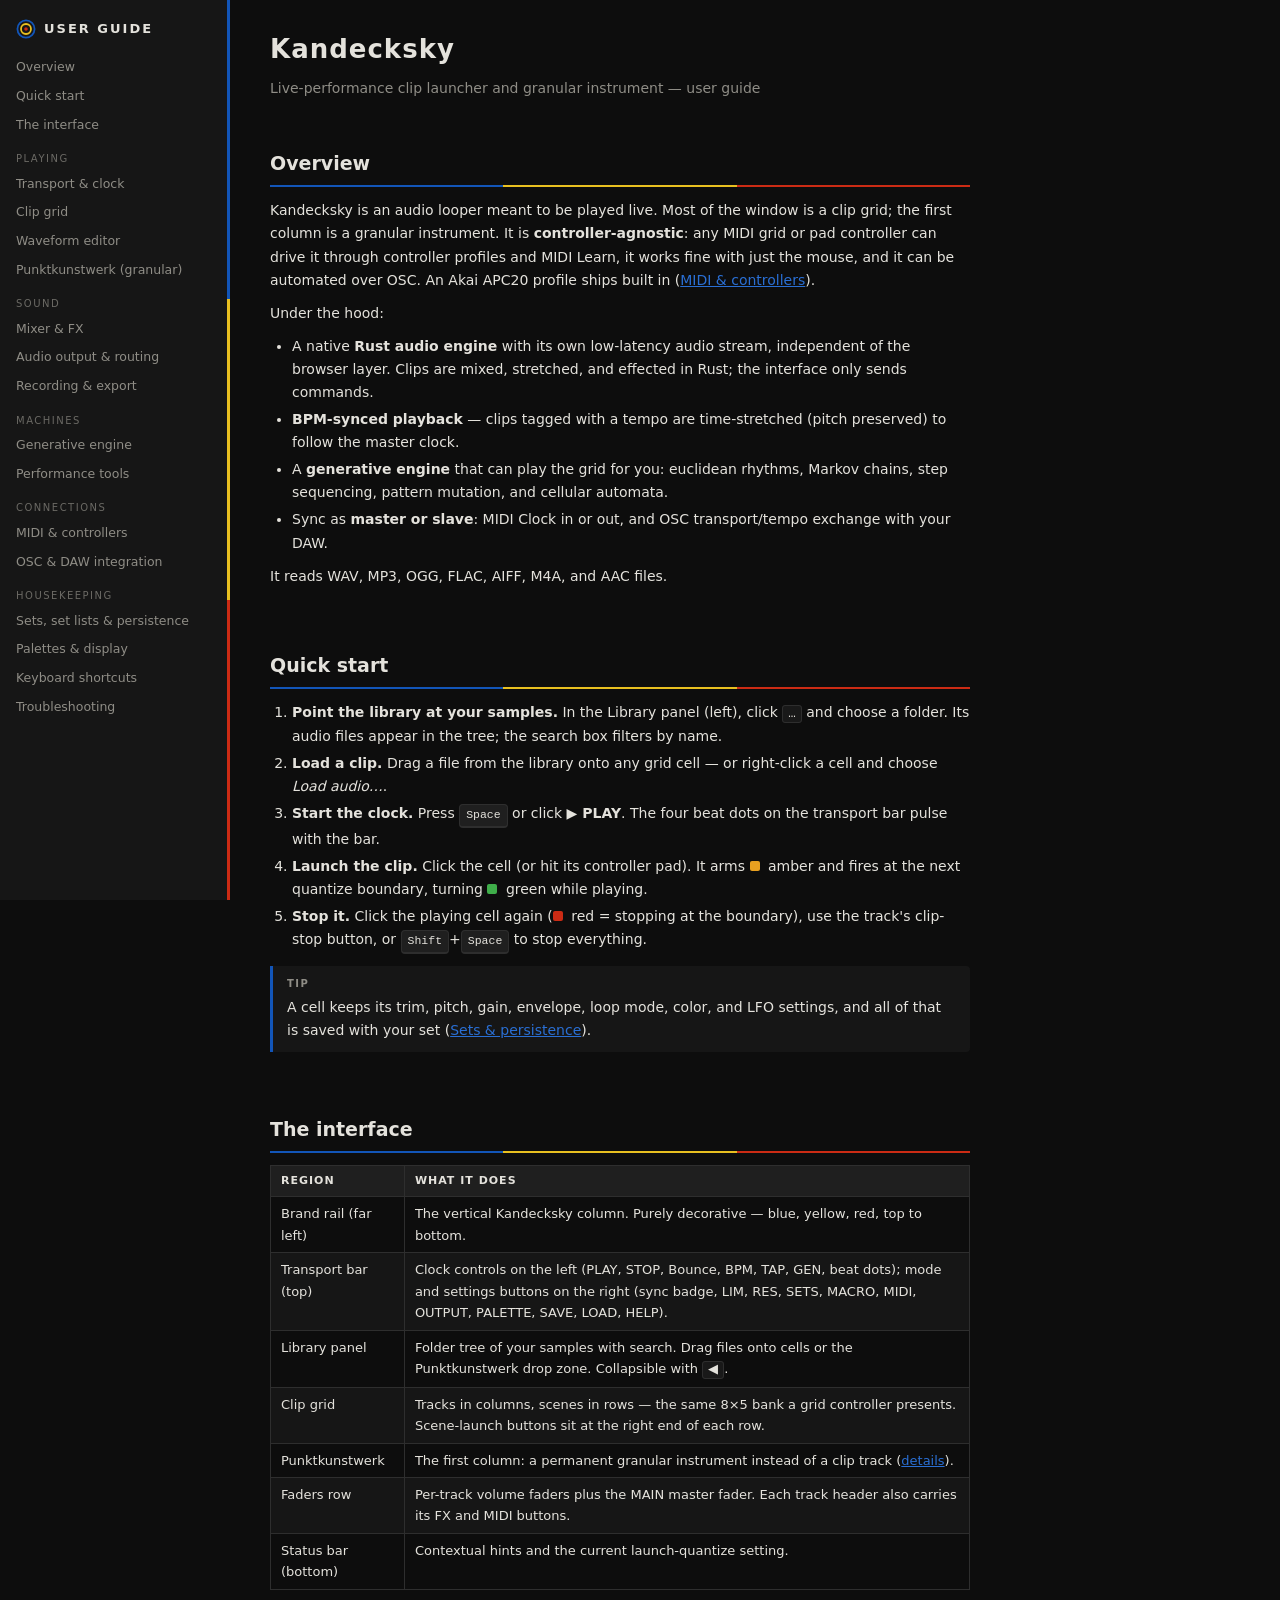
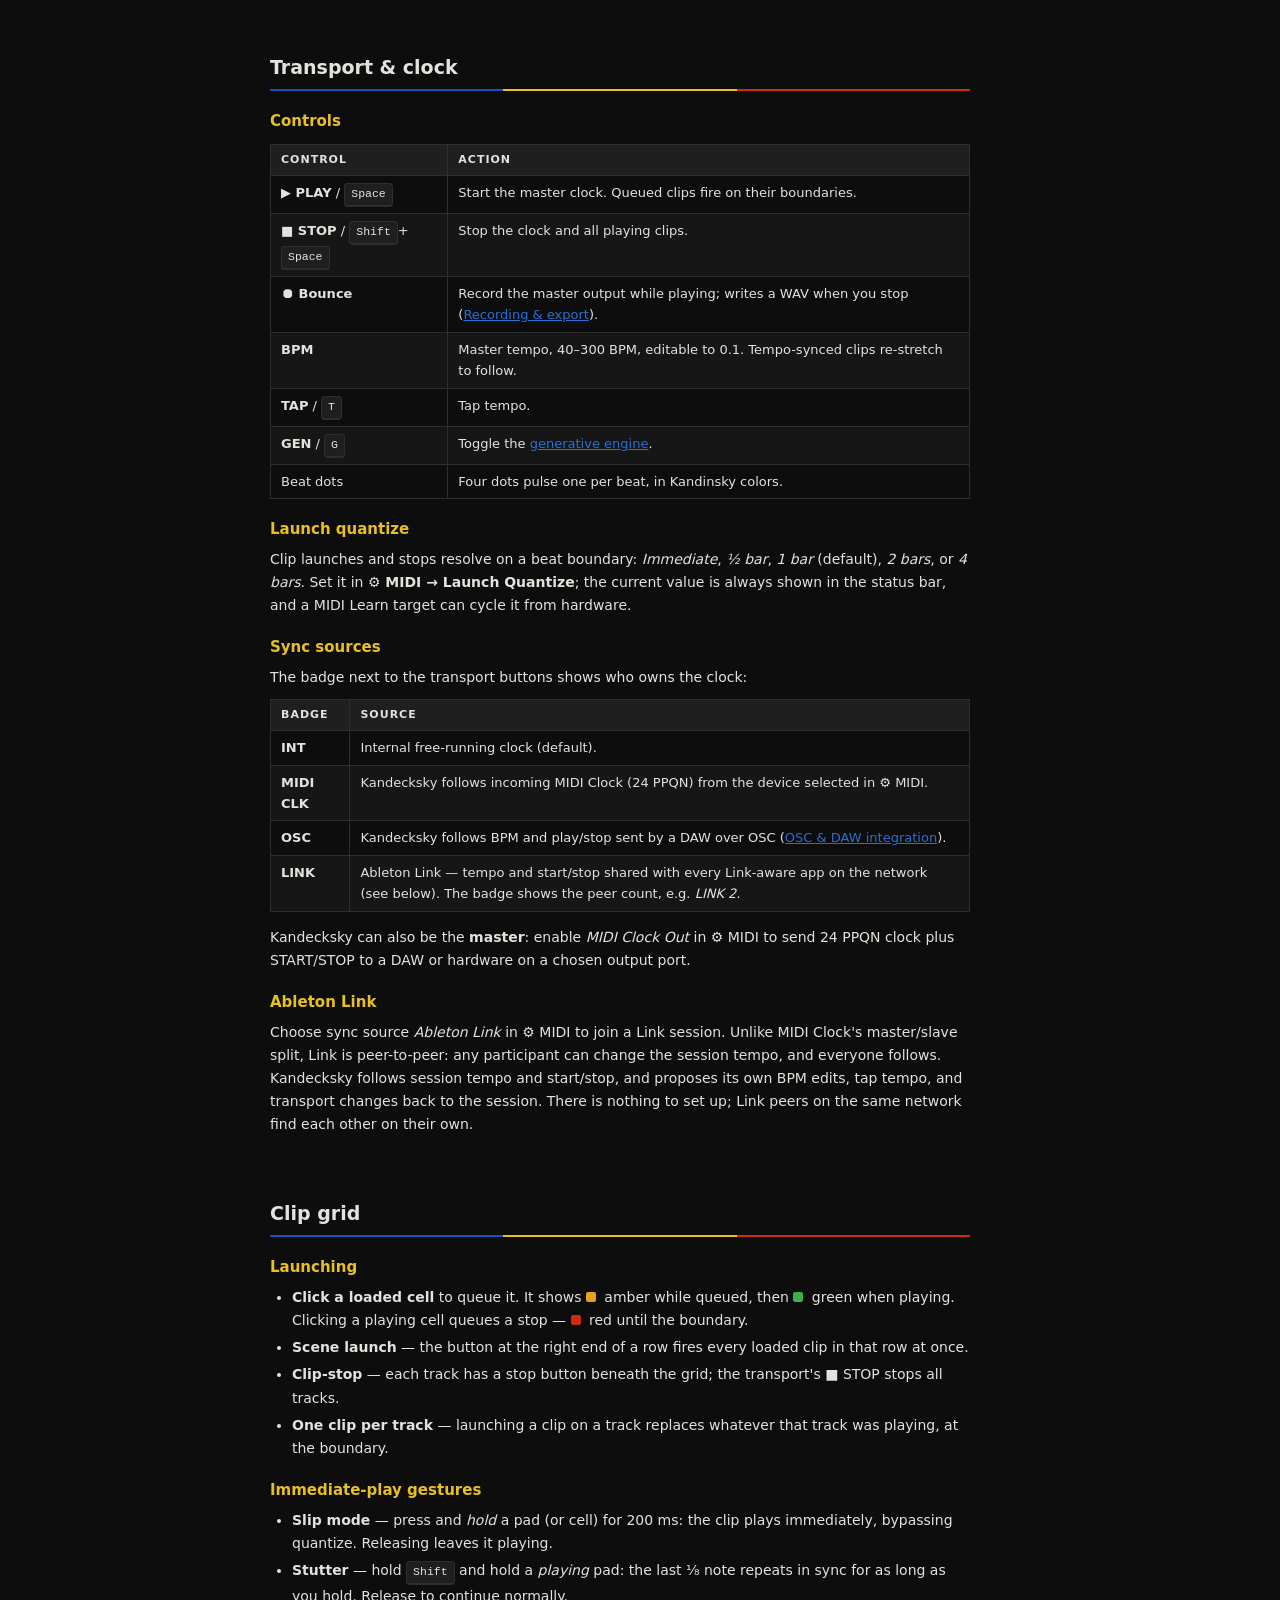
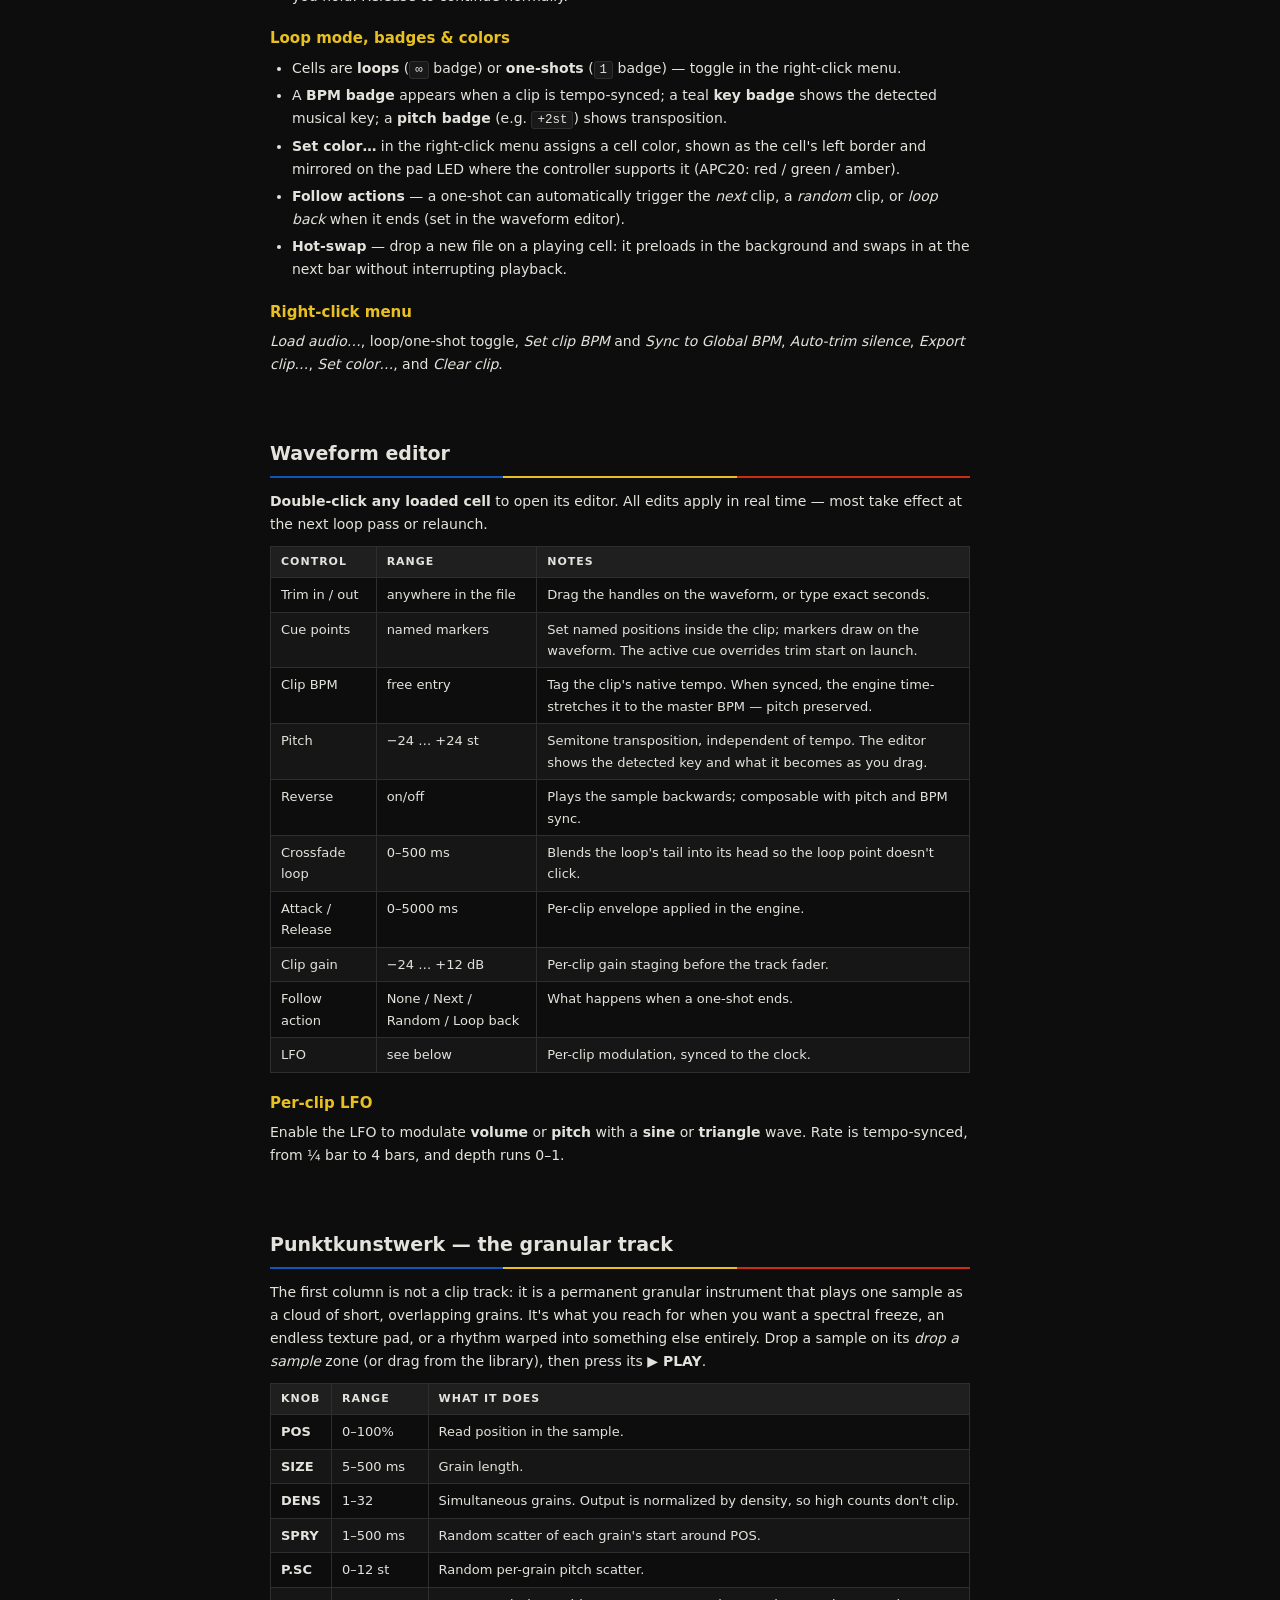
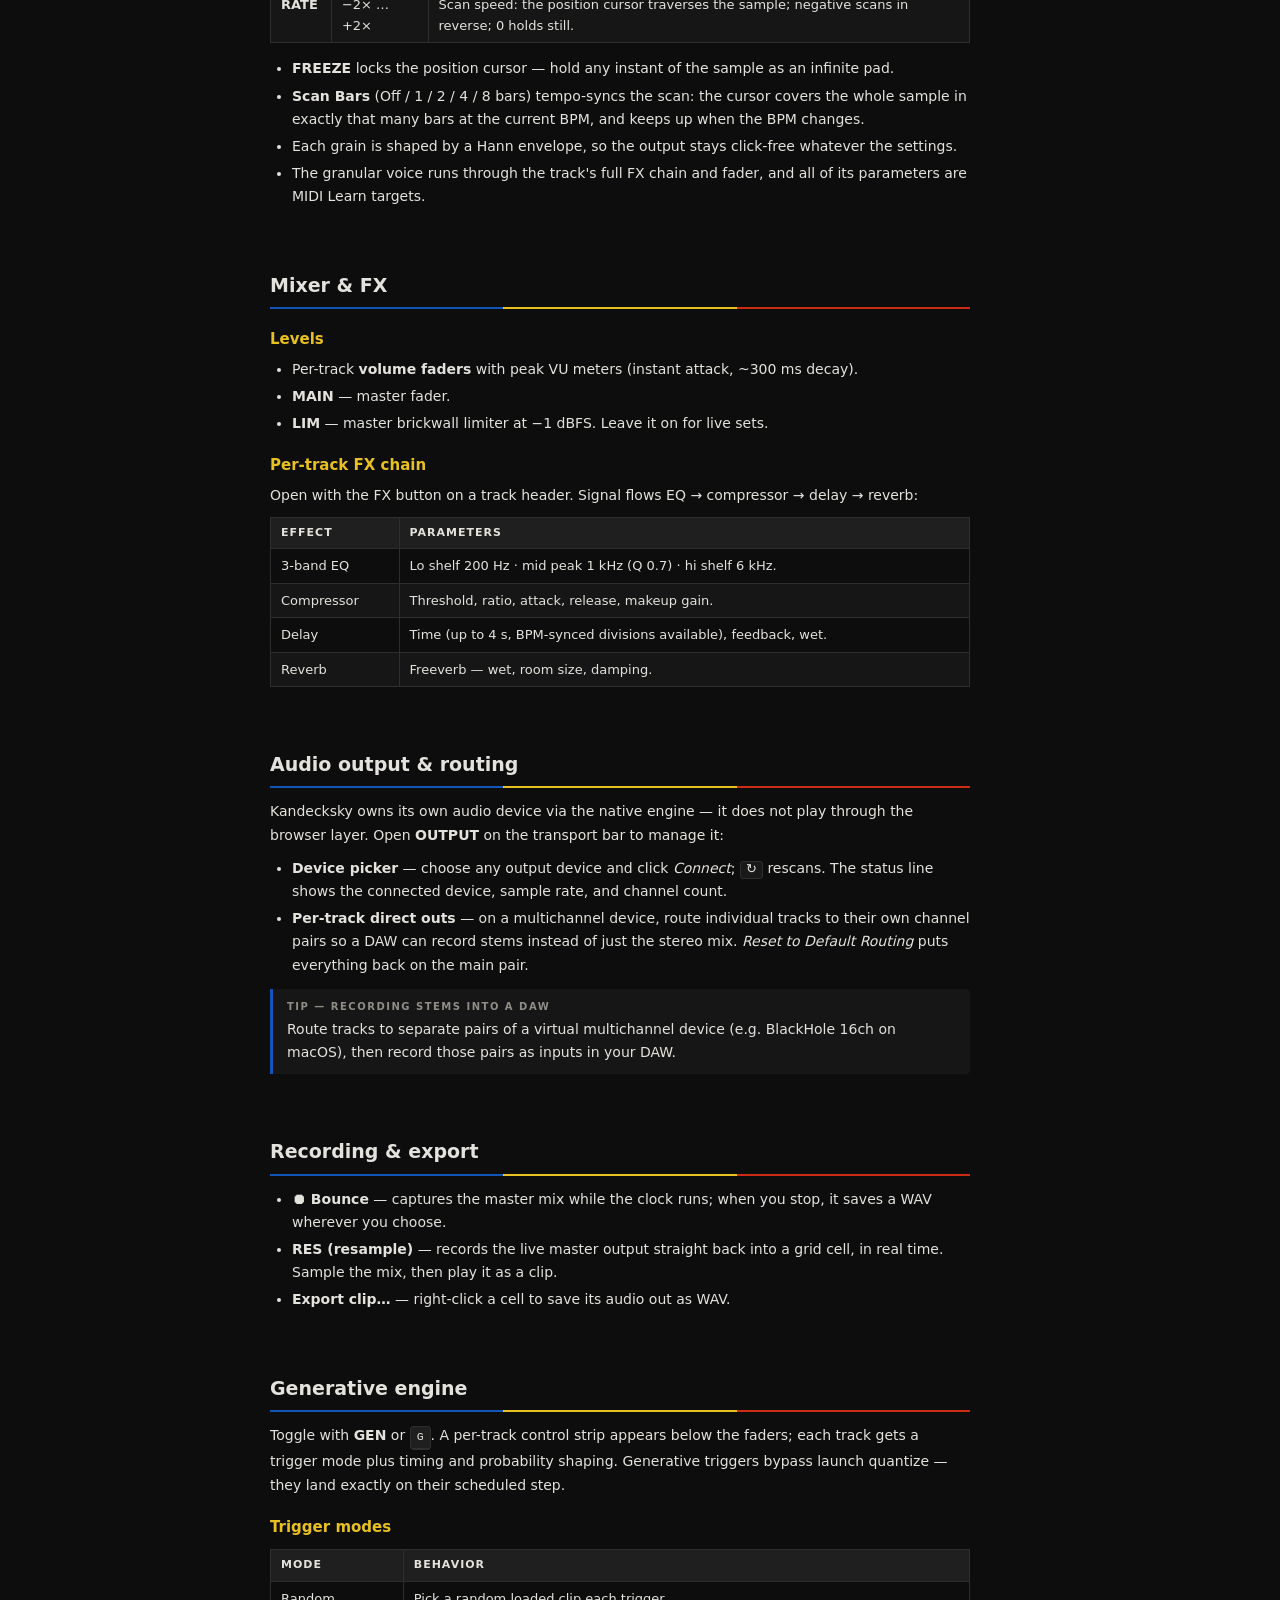
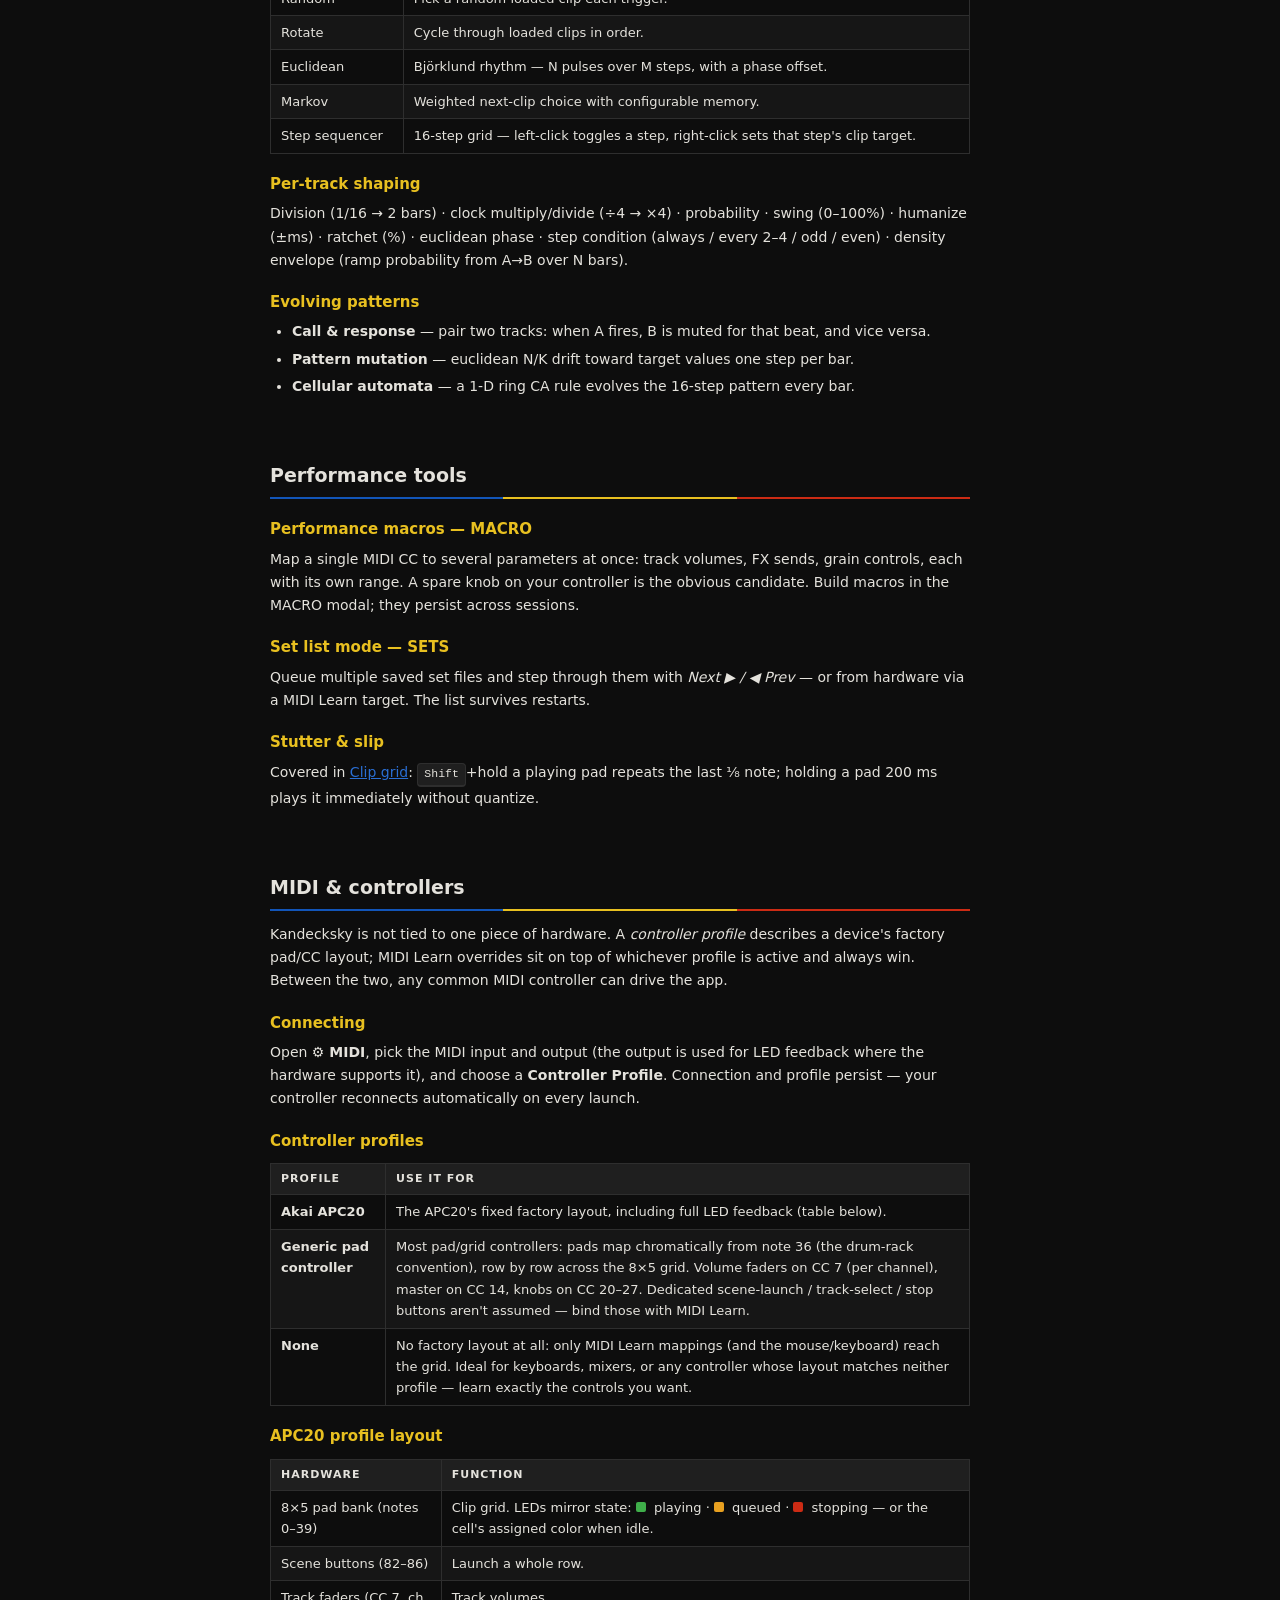
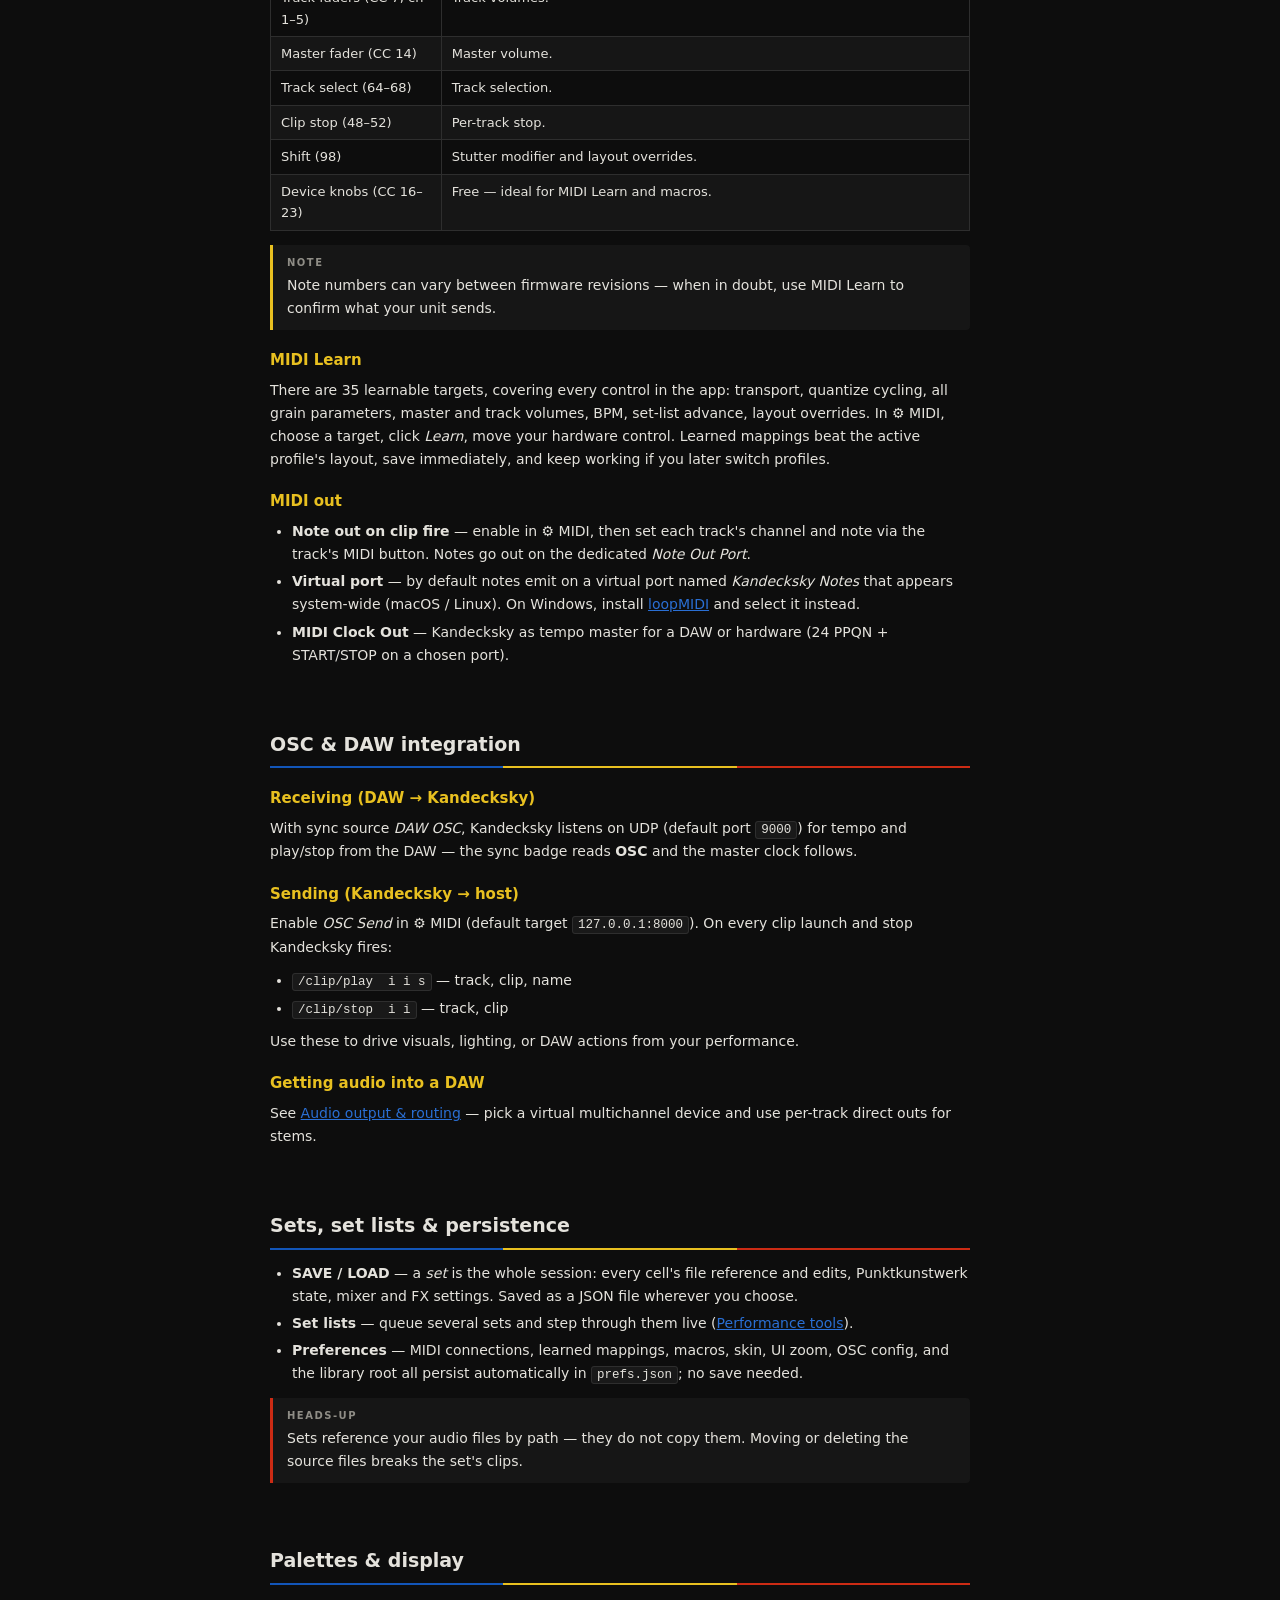
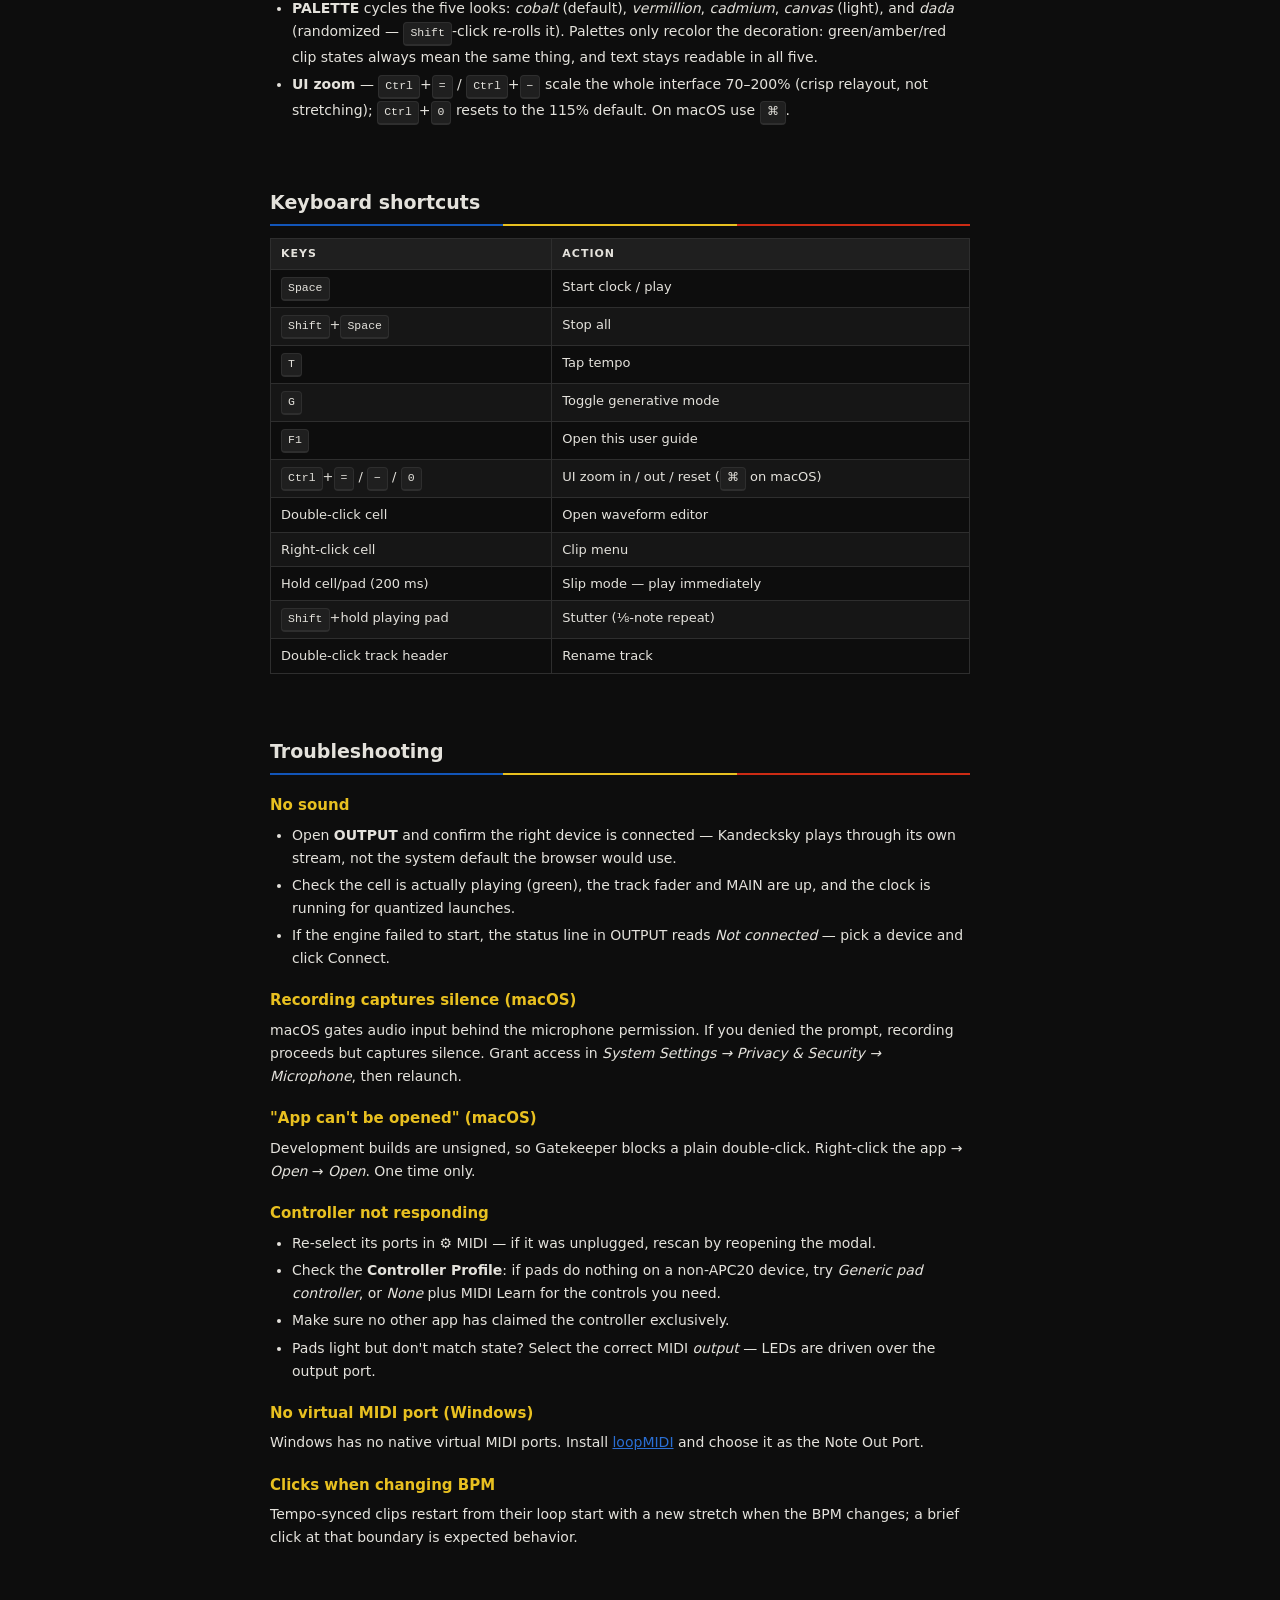
==== guide/index.html @ 77a773a2 "Public site: promo page, user guide, gated download config Split out of the application repo, which " ====
<!DOCTYPE html>
<html lang="en">
<head>
  <meta charset="UTF-8">
  <meta name="viewport" content="width=device-width, initial-scale=1.0">
  <meta http-equiv="Content-Security-Policy"
    content="default-src 'self'; style-src 'self'; img-src 'self' data:">
  <title>Kandecksky User Guide</title>
  <link rel="stylesheet" href="help.css">
</head>
<body>

<nav>
  <div class="nav-title">
    <svg width="20" height="20" viewBox="0 0 28 28">
      <circle cx="14" cy="14" r="12" fill="none" stroke="#1255b8" stroke-width="2.5"/>
      <circle cx="14" cy="14" r="7"  fill="none" stroke="#e8c020" stroke-width="2.5"/>
      <circle cx="14" cy="14" r="2.5" fill="#cc2b14"/>
    </svg>
    User Guide
  </div>
  <a href="#overview">Overview</a>
  <a href="#quick-start">Quick start</a>
  <a href="#interface">The interface</a>
  <div class="nav-group">Playing</div>
  <a href="#transport">Transport &amp; clock</a>
  <a href="#clip-grid">Clip grid</a>
  <a href="#waveform-editor">Waveform editor</a>
  <a href="#punktkunstwerk">Punktkunstwerk (granular)</a>
  <div class="nav-group">Sound</div>
  <a href="#mixer-fx">Mixer &amp; FX</a>
  <a href="#audio-output">Audio output &amp; routing</a>
  <a href="#record-export">Recording &amp; export</a>
  <div class="nav-group">Machines</div>
  <a href="#generative">Generative engine</a>
  <a href="#performance">Performance tools</a>
  <div class="nav-group">Connections</div>
  <a href="#midi">MIDI &amp; controllers</a>
  <a href="#osc">OSC &amp; DAW integration</a>
  <div class="nav-group">Housekeeping</div>
  <a href="#sets">Sets, set lists &amp; persistence</a>
  <a href="#appearance">Palettes &amp; display</a>
  <a href="#shortcuts">Keyboard shortcuts</a>
  <a href="#troubleshooting">Troubleshooting</a>
</nav>

<main>
  <h1>Kandecksky</h1>
  <p class="subtitle">Live-performance clip launcher and granular instrument — user guide</p>

  <section id="overview">
    <h2>Overview</h2>
    <p>
      Kandecksky is an audio looper meant to be played live. Most of the
      window is a clip grid; the first column is a granular instrument. It is
      <strong>controller-agnostic</strong>: any MIDI grid or pad controller
      can drive it through controller profiles and MIDI Learn, it works fine
      with just the mouse, and it can be automated over OSC. An Akai APC20
      profile ships built in (<a href="#midi">MIDI &amp; controllers</a>).
    </p>
    <p>Under the hood:</p>
    <ul>
      <li>A native <strong>Rust audio engine</strong> with its own low-latency
        audio stream, independent of the browser layer. Clips are mixed,
        stretched, and effected in Rust; the interface only sends commands.</li>
      <li><strong>BPM-synced playback</strong> — clips tagged with a tempo are
        time-stretched (pitch preserved) to follow the master clock.</li>
      <li>A <strong>generative engine</strong> that can play the grid for you:
        euclidean rhythms, Markov chains, step sequencing, pattern mutation,
        and cellular automata.</li>
      <li>Sync as <strong>master or slave</strong>: MIDI Clock in or out, and
        OSC transport/tempo exchange with your DAW.</li>
    </ul>
    <p>
      It reads WAV, MP3, OGG, FLAC, AIFF, M4A, and AAC files.
    </p>
  </section>

  <section id="quick-start">
    <h2>Quick start</h2>
    <ol>
      <li><strong>Point the library at your samples.</strong> In the Library
        panel (left), click <code>…</code> and choose a folder. Its audio files
        appear in the tree; the search box filters by name.</li>
      <li><strong>Load a clip.</strong> Drag a file from the library onto any
        grid cell — or right-click a cell and choose
        <em>Load audio…</em>.</li>
      <li><strong>Start the clock.</strong> Press <kbd>Space</kbd> or click
        <strong>▶ PLAY</strong>. The four beat dots on the transport bar pulse
        with the bar.</li>
      <li><strong>Launch the clip.</strong> Click the cell (or hit its
        controller pad). It arms <span class="state amber"></span> amber and fires at the
        next quantize boundary, turning <span class="state green"></span> green
        while playing.</li>
      <li><strong>Stop it.</strong> Click the playing cell again
        (<span class="state red"></span> red = stopping at the boundary), use
        the track's clip-stop button, or <kbd>Shift</kbd>+<kbd>Space</kbd> to
        stop everything.</li>
    </ol>
    <div class="callout tip">
      <span class="label">Tip</span>
      A cell keeps its trim, pitch, gain, envelope, loop mode, color, and LFO
      settings, and all of that is saved with your set
      (<a href="#sets">Sets &amp; persistence</a>).
    </div>
  </section>

  <section id="interface">
    <h2>The interface</h2>
    <table>
      <thead><tr><th>Region</th><th>What it does</th></tr></thead>
      <tbody>
        <tr><td>Brand rail (far left)</td>
          <td>The vertical Kandecksky column. Purely decorative — blue, yellow,
          red, top to bottom.</td></tr>
        <tr><td>Transport bar (top)</td>
          <td>Clock controls on the left (PLAY, STOP, Bounce, BPM, TAP, GEN,
          beat dots); mode and settings buttons on the right (sync badge, LIM,
          RES, SETS, MACRO, MIDI, OUTPUT, PALETTE, SAVE, LOAD, HELP).</td></tr>
        <tr><td>Library panel</td>
          <td>Folder tree of your samples with search. Drag files onto cells or
          the Punktkunstwerk drop zone. Collapsible with <code>◀</code>.</td></tr>
        <tr><td>Clip grid</td>
          <td>Tracks in columns, scenes in rows — the same 8×5 bank a grid
          controller presents. Scene-launch buttons sit at the right end of
          each row.</td></tr>
        <tr><td>Punktkunstwerk</td>
          <td>The first column: a permanent granular instrument instead of a
          clip track (<a href="#punktkunstwerk">details</a>).</td></tr>
        <tr><td>Faders row</td>
          <td>Per-track volume faders plus the MAIN master fader. Each track
          header also carries its FX and MIDI buttons.</td></tr>
        <tr><td>Status bar (bottom)</td>
          <td>Contextual hints and the current launch-quantize setting.</td></tr>
      </tbody>
    </table>
  </section>

  <section id="transport">
    <h2>Transport &amp; clock</h2>
    <h3>Controls</h3>
    <table>
      <thead><tr><th>Control</th><th>Action</th></tr></thead>
      <tbody>
        <tr><td><strong>▶ PLAY</strong> / <kbd>Space</kbd></td>
          <td>Start the master clock. Queued clips fire on their boundaries.</td></tr>
        <tr><td><strong>■ STOP</strong> / <kbd>Shift</kbd>+<kbd>Space</kbd></td>
          <td>Stop the clock and all playing clips.</td></tr>
        <tr><td><strong>⏺ Bounce</strong></td>
          <td>Record the master output while playing; writes a WAV when you
          stop (<a href="#record-export">Recording &amp; export</a>).</td></tr>
        <tr><td><strong>BPM</strong></td>
          <td>Master tempo, 40–300 BPM, editable to 0.1. Tempo-synced clips
          re-stretch to follow.</td></tr>
        <tr><td><strong>TAP</strong> / <kbd>T</kbd></td>
          <td>Tap tempo.</td></tr>
        <tr><td><strong>GEN</strong> / <kbd>G</kbd></td>
          <td>Toggle the <a href="#generative">generative engine</a>.</td></tr>
        <tr><td>Beat dots</td>
          <td>Four dots pulse one per beat, in Kandinsky colors.</td></tr>
      </tbody>
    </table>

    <h3>Launch quantize</h3>
    <p>
      Clip launches and stops resolve on a beat boundary:
      <em>Immediate</em>, <em>½ bar</em>, <em>1 bar</em> (default),
      <em>2 bars</em>, or <em>4 bars</em>. Set it in
      <strong>⚙ MIDI → Launch Quantize</strong>; the current value is always
      shown in the status bar, and a MIDI Learn target can cycle it from
      hardware.
    </p>

    <h3>Sync sources</h3>
    <p>The badge next to the transport buttons shows who owns the clock:</p>
    <table>
      <thead><tr><th>Badge</th><th>Source</th></tr></thead>
      <tbody>
        <tr><td><strong>INT</strong></td>
          <td>Internal free-running clock (default).</td></tr>
        <tr><td><strong>MIDI CLK</strong></td>
          <td>Kandecksky follows incoming MIDI Clock (24 PPQN) from the device
          selected in ⚙ MIDI.</td></tr>
        <tr><td><strong>OSC</strong></td>
          <td>Kandecksky follows BPM and play/stop sent by a DAW over OSC
          (<a href="#osc">OSC &amp; DAW integration</a>).</td></tr>
        <tr><td><strong>LINK</strong></td>
          <td>Ableton Link — tempo and start/stop shared with every Link-aware
          app on the network (see below). The badge shows the peer count,
          e.g. <em>LINK 2</em>.</td></tr>
      </tbody>
    </table>
    <p>
      Kandecksky can also be the <strong>master</strong>: enable
      <em>MIDI Clock Out</em> in ⚙ MIDI to send 24 PPQN clock plus
      START/STOP to a DAW or hardware on a chosen output port.
    </p>
    <h3>Ableton Link</h3>
    <p>
      Choose sync source <em>Ableton Link</em> in ⚙ MIDI to join a Link
      session. Unlike MIDI Clock's master/slave split, Link is peer-to-peer:
      any participant can change the session tempo, and everyone follows.
      Kandecksky follows session tempo and start/stop, and proposes its own
      BPM edits, tap tempo, and transport changes back to the session. There
      is nothing to set up; Link peers on the same network find each other on
      their own.
    </p>
  </section>

  <section id="clip-grid">
    <h2>Clip grid</h2>
    <h3>Launching</h3>
    <ul>
      <li><strong>Click a loaded cell</strong> to queue it. It shows
        <span class="state amber"></span> amber while queued, then
        <span class="state green"></span> green when playing. Clicking a
        playing cell queues a stop — <span class="state red"></span> red until
        the boundary.</li>
      <li><strong>Scene launch</strong> — the button at the right end of a row
        fires every loaded clip in that row at once.</li>
      <li><strong>Clip-stop</strong> — each track has a stop button beneath the
        grid; the transport's ■ STOP stops all tracks.</li>
      <li><strong>One clip per track</strong> — launching a clip on a track
        replaces whatever that track was playing, at the boundary.</li>
    </ul>

    <h3>Immediate-play gestures</h3>
    <ul>
      <li><strong>Slip mode</strong> — press and <em>hold</em> a pad (or cell)
        for 200&nbsp;ms: the clip plays immediately, bypassing quantize.
        Releasing leaves it playing.</li>
      <li><strong>Stutter</strong> — hold <kbd>Shift</kbd> and hold a
        <em>playing</em> pad: the last ⅛&nbsp;note repeats in sync for as long
        as you hold. Release to continue normally.</li>
    </ul>

    <h3>Loop mode, badges &amp; colors</h3>
    <ul>
      <li>Cells are <strong>loops</strong> (<code>∞</code> badge) or
        <strong>one-shots</strong> (<code>1</code> badge) — toggle in the
        right-click menu.</li>
      <li>A <strong>BPM badge</strong> appears when a clip is tempo-synced; a
        teal <strong>key badge</strong> shows the detected musical key; a
        <strong>pitch badge</strong> (e.g. <code>+2st</code>) shows transposition.</li>
      <li><strong>Set color…</strong> in the right-click menu assigns a cell
        color, shown as the cell's left border and mirrored on the pad LED
        where the controller supports it (APC20: red / green / amber).</li>
      <li><strong>Follow actions</strong> — a one-shot can automatically
        trigger the <em>next</em> clip, a <em>random</em> clip, or <em>loop
        back</em> when it ends (set in the waveform editor).</li>
      <li><strong>Hot-swap</strong> — drop a new file on a playing cell: it
        preloads in the background and swaps in at the next bar without
        interrupting playback.</li>
    </ul>

    <h3>Right-click menu</h3>
    <p>
      <em>Load audio…</em>, loop/one-shot toggle, <em>Set clip BPM</em> and
      <em>Sync to Global BPM</em>, <em>Auto-trim silence</em>,
      <em>Export clip…</em>, <em>Set color…</em>, and <em>Clear clip</em>.
    </p>
  </section>

  <section id="waveform-editor">
    <h2>Waveform editor</h2>
    <p>
      <strong>Double-click any loaded cell</strong> to open its editor. All
      edits apply in real time — most take effect at the next loop pass or
      relaunch.
    </p>
    <table>
      <thead><tr><th>Control</th><th>Range</th><th>Notes</th></tr></thead>
      <tbody>
        <tr><td>Trim in / out</td><td>anywhere in the file</td>
          <td>Drag the handles on the waveform, or type exact seconds.</td></tr>
        <tr><td>Cue points</td><td>named markers</td>
          <td>Set named positions inside the clip; markers draw on the
          waveform. The active cue overrides trim start on launch.</td></tr>
        <tr><td>Clip BPM</td><td>free entry</td>
          <td>Tag the clip's native tempo. When synced, the engine
          time-stretches it to the master BPM — pitch preserved.</td></tr>
        <tr><td>Pitch</td><td>−24 … +24 st</td>
          <td>Semitone transposition, independent of tempo. The editor shows
          the detected key and what it becomes as you drag.</td></tr>
        <tr><td>Reverse</td><td>on/off</td>
          <td>Plays the sample backwards; composable with pitch and BPM sync.</td></tr>
        <tr><td>Crossfade loop</td><td>0–500 ms</td>
          <td>Blends the loop's tail into its head so the loop point
          doesn't click.</td></tr>
        <tr><td>Attack / Release</td><td>0–5000 ms</td>
          <td>Per-clip envelope applied in the engine.</td></tr>
        <tr><td>Clip gain</td><td>−24 … +12 dB</td>
          <td>Per-clip gain staging before the track fader.</td></tr>
        <tr><td>Follow action</td><td>None / Next / Random / Loop back</td>
          <td>What happens when a one-shot ends.</td></tr>
        <tr><td>LFO</td><td>see below</td>
          <td>Per-clip modulation, synced to the clock.</td></tr>
      </tbody>
    </table>
    <h3>Per-clip LFO</h3>
    <p>
      Enable the LFO to modulate <strong>volume</strong> or
      <strong>pitch</strong> with a <strong>sine</strong> or
      <strong>triangle</strong> wave. Rate is tempo-synced, from ¼ bar to
      4 bars, and depth runs 0–1.
    </p>
  </section>

  <section id="punktkunstwerk">
    <h2>Punktkunstwerk — the granular track</h2>
    <p>
      The first column is not a clip track: it is a permanent granular
      instrument that plays one sample as a cloud of short, overlapping grains.
      It's what you reach for when you want a spectral freeze, an endless
      texture pad, or a rhythm warped into something else entirely. Drop a
      sample on its <em>drop a sample</em> zone (or drag from the library),
      then press its <strong>▶ PLAY</strong>.
    </p>
    <table>
      <thead><tr><th>Knob</th><th>Range</th><th>What it does</th></tr></thead>
      <tbody>
        <tr><td><strong>POS</strong></td><td>0–100%</td>
          <td>Read position in the sample.</td></tr>
        <tr><td><strong>SIZE</strong></td><td>5–500 ms</td>
          <td>Grain length.</td></tr>
        <tr><td><strong>DENS</strong></td><td>1–32</td>
          <td>Simultaneous grains. Output is normalized by density, so high
          counts don't clip.</td></tr>
        <tr><td><strong>SPRY</strong></td><td>1–500 ms</td>
          <td>Random scatter of each grain's start around POS.</td></tr>
        <tr><td><strong>P.SC</strong></td><td>0–12 st</td>
          <td>Random per-grain pitch scatter.</td></tr>
        <tr><td><strong>RATE</strong></td><td>−2× … +2×</td>
          <td>Scan speed: the position cursor traverses the sample; negative
          scans in reverse; 0 holds still.</td></tr>
      </tbody>
    </table>
    <ul>
      <li><strong>FREEZE</strong> locks the position cursor — hold any instant
        of the sample as an infinite pad.</li>
      <li><strong>Scan Bars</strong> (Off / 1 / 2 / 4 / 8 bars) tempo-syncs the
        scan: the cursor covers the whole sample in exactly that many bars at
        the current BPM, and keeps up when the BPM changes.</li>
      <li>Each grain is shaped by a Hann envelope, so the output stays
        click-free whatever the settings.</li>
      <li>The granular voice runs through the track's full FX chain and fader,
        and all of its parameters are MIDI Learn targets.</li>
    </ul>
  </section>

  <section id="mixer-fx">
    <h2>Mixer &amp; FX</h2>
    <h3>Levels</h3>
    <ul>
      <li>Per-track <strong>volume faders</strong> with peak VU meters
        (instant attack, ~300 ms decay).</li>
      <li><strong>MAIN</strong> — master fader.</li>
      <li><strong>LIM</strong> — master brickwall limiter at −1 dBFS. Leave it
        on for live sets.</li>
    </ul>
    <h3>Per-track FX chain</h3>
    <p>Open with the FX button on a track header. Signal flows EQ → compressor
       → delay → reverb:</p>
    <table>
      <thead><tr><th>Effect</th><th>Parameters</th></tr></thead>
      <tbody>
        <tr><td>3-band EQ</td>
          <td>Lo shelf 200 Hz · mid peak 1 kHz (Q 0.7) · hi shelf 6 kHz.</td></tr>
        <tr><td>Compressor</td>
          <td>Threshold, ratio, attack, release, makeup gain.</td></tr>
        <tr><td>Delay</td>
          <td>Time (up to 4 s, BPM-synced divisions available), feedback, wet.</td></tr>
        <tr><td>Reverb</td>
          <td>Freeverb — wet, room size, damping.</td></tr>
      </tbody>
    </table>
  </section>

  <section id="audio-output">
    <h2>Audio output &amp; routing</h2>
    <p>
      Kandecksky owns its own audio device via the native engine — it does not
      play through the browser layer. Open <strong>OUTPUT</strong> on the
      transport bar to manage it:
    </p>
    <ul>
      <li><strong>Device picker</strong> — choose any output device and click
        <em>Connect</em>; <code>↻</code> rescans. The status line shows the
        connected device, sample rate, and channel count.</li>
      <li><strong>Per-track direct outs</strong> — on a multichannel device,
        route individual tracks to their own channel pairs so a DAW can record
        stems instead of just the stereo mix. <em>Reset to Default Routing</em>
        puts everything back on the main pair.</li>
    </ul>
    <div class="callout tip">
      <span class="label">Tip — recording stems into a DAW</span>
      Route tracks to separate pairs of a virtual multichannel device (e.g.
      BlackHole 16ch on macOS), then record those pairs as inputs in your DAW.
    </div>
  </section>

  <section id="record-export">
    <h2>Recording &amp; export</h2>
    <ul>
      <li><strong>⏺ Bounce</strong> — captures the master mix while the clock
        runs; when you stop, it saves a WAV wherever you choose.</li>
      <li><strong>RES (resample)</strong> — records the live master output
        straight back into a grid cell, in real time. Sample the mix, then play
        it as a clip.</li>
      <li><strong>Export clip…</strong> — right-click a cell to save its audio
        out as WAV.</li>
    </ul>
  </section>

  <section id="generative">
    <h2>Generative engine</h2>
    <p>
      Toggle with <strong>GEN</strong> or <kbd>G</kbd>. A per-track control
      strip appears below the faders; each track gets a trigger mode plus
      timing and probability shaping. Generative triggers bypass launch
      quantize — they land exactly on their scheduled step.
    </p>
    <h3>Trigger modes</h3>
    <table>
      <thead><tr><th>Mode</th><th>Behavior</th></tr></thead>
      <tbody>
        <tr><td>Random</td><td>Pick a random loaded clip each trigger.</td></tr>
        <tr><td>Rotate</td><td>Cycle through loaded clips in order.</td></tr>
        <tr><td>Euclidean</td><td>Björklund rhythm — N pulses over M steps,
          with a phase offset.</td></tr>
        <tr><td>Markov</td><td>Weighted next-clip choice with configurable
          memory.</td></tr>
        <tr><td>Step sequencer</td><td>16-step grid — left-click toggles a
          step, right-click sets that step's clip target.</td></tr>
      </tbody>
    </table>
    <h3>Per-track shaping</h3>
    <p>
      Division (1/16 → 2 bars) · clock multiply/divide (÷4 → ×4) ·
      probability · swing (0–100%) · humanize (±ms) · ratchet (%) ·
      euclidean phase · step condition (always / every 2–4 / odd / even) ·
      density envelope (ramp probability from A→B over N bars).
    </p>
    <h3>Evolving patterns</h3>
    <ul>
      <li><strong>Call &amp; response</strong> — pair two tracks: when A fires,
        B is muted for that beat, and vice versa.</li>
      <li><strong>Pattern mutation</strong> — euclidean N/K drift toward target
        values one step per bar.</li>
      <li><strong>Cellular automata</strong> — a 1-D ring CA rule evolves the
        16-step pattern every bar.</li>
    </ul>
  </section>

  <section id="performance">
    <h2>Performance tools</h2>
    <h3>Performance macros — MACRO</h3>
    <p>
      Map a single MIDI CC to several parameters at once: track volumes, FX
      sends, grain controls, each with its own range. A spare knob on your
      controller is the obvious candidate. Build macros in the MACRO modal;
      they persist across sessions.
    </p>
    <h3>Set list mode — SETS</h3>
    <p>
      Queue multiple saved set files and step through them with
      <em>Next ▶ / ◀ Prev</em> — or from hardware via a MIDI Learn target. The
      list survives restarts.
    </p>
    <h3>Stutter &amp; slip</h3>
    <p>
      Covered in <a href="#clip-grid">Clip grid</a>: <kbd>Shift</kbd>+hold a
      playing pad repeats the last ⅛ note; holding a pad 200 ms plays it
      immediately without quantize.
    </p>
  </section>

  <section id="midi">
    <h2>MIDI &amp; controllers</h2>
    <p>
      Kandecksky is not tied to one piece of hardware. A <em>controller
      profile</em> describes a device's factory pad/CC layout; MIDI Learn
      overrides sit on top of whichever profile is active and always win.
      Between the two, any common MIDI controller can drive the app.
    </p>
    <h3>Connecting</h3>
    <p>
      Open <strong>⚙ MIDI</strong>, pick the MIDI input and output (the
      output is used for LED feedback where the hardware supports it), and
      choose a <strong>Controller Profile</strong>. Connection and profile
      persist — your controller reconnects automatically on every launch.
    </p>
    <h3>Controller profiles</h3>
    <table>
      <thead><tr><th>Profile</th><th>Use it for</th></tr></thead>
      <tbody>
        <tr><td><strong>Akai APC20</strong></td>
          <td>The APC20's fixed factory layout, including full LED feedback
          (table below).</td></tr>
        <tr><td><strong>Generic pad controller</strong></td>
          <td>Most pad/grid controllers: pads map chromatically from note 36
          (the drum-rack convention), row by row across the 8×5 grid. Volume
          faders on CC 7 (per channel), master on CC 14, knobs on CC 20–27.
          Dedicated scene-launch / track-select / stop buttons aren't assumed
          — bind those with MIDI Learn.</td></tr>
        <tr><td><strong>None</strong></td>
          <td>No factory layout at all: only MIDI Learn mappings (and the
          mouse/keyboard) reach the grid. Ideal for keyboards, mixers, or any
          controller whose layout matches neither profile — learn exactly the
          controls you want.</td></tr>
      </tbody>
    </table>
    <h3>APC20 profile layout</h3>
    <table>
      <thead><tr><th>Hardware</th><th>Function</th></tr></thead>
      <tbody>
        <tr><td>8×5 pad bank (notes 0–39)</td>
          <td>Clip grid. LEDs mirror state:
            <span class="state green"></span> playing ·
            <span class="state amber"></span> queued ·
            <span class="state red"></span> stopping — or the cell's assigned
            color when idle.</td></tr>
        <tr><td>Scene buttons (82–86)</td><td>Launch a whole row.</td></tr>
        <tr><td>Track faders (CC 7, ch 1–5)</td><td>Track volumes.</td></tr>
        <tr><td>Master fader (CC 14)</td><td>Master volume.</td></tr>
        <tr><td>Track select (64–68)</td><td>Track selection.</td></tr>
        <tr><td>Clip stop (48–52)</td><td>Per-track stop.</td></tr>
        <tr><td>Shift (98)</td><td>Stutter modifier and layout overrides.</td></tr>
        <tr><td>Device knobs (CC 16–23)</td>
          <td>Free — ideal for MIDI Learn and macros.</td></tr>
      </tbody>
    </table>
    <div class="callout">
      <span class="label">Note</span>
      Note numbers can vary between firmware revisions — when in doubt, use
      MIDI Learn to confirm what your unit sends.
    </div>
    <h3>MIDI Learn</h3>
    <p>
      There are 35 learnable targets, covering every control in the app:
      transport, quantize cycling, all grain parameters, master and track
      volumes, BPM, set-list advance, layout overrides. In ⚙ MIDI, choose a
      target, click <em>Learn</em>, move your hardware control. Learned
      mappings beat the active profile's layout, save immediately, and keep
      working if you later switch profiles.
    </p>
    <h3>MIDI out</h3>
    <ul>
      <li><strong>Note out on clip fire</strong> — enable in ⚙ MIDI, then set
        each track's channel and note via the track's MIDI button. Notes go
        out on the dedicated <em>Note Out Port</em>.</li>
      <li><strong>Virtual port</strong> — by default notes emit on a virtual
        port named <em>Kandecksky Notes</em> that appears system-wide (macOS /
        Linux). On Windows, install
        <a href="https://www.tobias-erichsen.de/software/loopmidi.html">loopMIDI</a>
        and select it instead.</li>
      <li><strong>MIDI Clock Out</strong> — Kandecksky as tempo master for a
        DAW or hardware (24 PPQN + START/STOP on a chosen port).</li>
    </ul>
  </section>

  <section id="osc">
    <h2>OSC &amp; DAW integration</h2>
    <h3>Receiving (DAW → Kandecksky)</h3>
    <p>
      With sync source <em>DAW OSC</em>, Kandecksky listens on UDP
      (default port <code>9000</code>) for tempo and play/stop from the DAW —
      the sync badge reads <strong>OSC</strong> and the master clock
      follows.
    </p>
    <h3>Sending (Kandecksky → host)</h3>
    <p>
      Enable <em>OSC Send</em> in ⚙ MIDI (default target
      <code>127.0.0.1:8000</code>). On every clip launch and stop Kandecksky
      fires:
    </p>
    <ul>
      <li><code>/clip/play&nbsp;&nbsp;i i s</code> — track, clip, name</li>
      <li><code>/clip/stop&nbsp;&nbsp;i i</code> — track, clip</li>
    </ul>
    <p>
      Use these to drive visuals, lighting, or DAW actions from your
      performance.
    </p>
    <h3>Getting audio into a DAW</h3>
    <p>
      See <a href="#audio-output">Audio output &amp; routing</a> — pick a
      virtual multichannel device and use per-track direct outs for stems.
    </p>
  </section>

  <section id="sets">
    <h2>Sets, set lists &amp; persistence</h2>
    <ul>
      <li><strong>SAVE / LOAD</strong> — a <em>set</em> is the whole session:
        every cell's file reference and edits, Punktkunstwerk state, mixer and
        FX settings. Saved as a JSON file wherever you choose.</li>
      <li><strong>Set lists</strong> — queue several sets and step through them
        live (<a href="#performance">Performance tools</a>).</li>
      <li><strong>Preferences</strong> — MIDI connections, learned mappings,
        macros, skin, UI zoom, OSC config, and the library root all persist
        automatically in <code>prefs.json</code>; no save needed.</li>
    </ul>
    <div class="callout warn">
      <span class="label">Heads-up</span>
      Sets reference your audio files by path — they do not copy them. Moving
      or deleting the source files breaks the set's clips.
    </div>
  </section>

  <section id="appearance">
    <h2>Palettes &amp; display</h2>
    <ul>
      <li><strong>PALETTE</strong> cycles the five looks: <em>cobalt</em> (default),
        <em>vermillion</em>, <em>cadmium</em>, <em>canvas</em> (light), and
        <em>dada</em> (randomized — <kbd>Shift</kbd>-click re-rolls it).
        Palettes only recolor the decoration: green/amber/red clip states
        always mean the same thing, and text stays readable in all five.</li>
      <li><strong>UI zoom</strong> — <kbd>Ctrl</kbd>+<kbd>=</kbd> /
        <kbd>Ctrl</kbd>+<kbd>−</kbd> scale the whole interface 70–200%
        (crisp relayout, not stretching); <kbd>Ctrl</kbd>+<kbd>0</kbd> resets
        to the 115% default. On macOS use <kbd>⌘</kbd>.</li>
    </ul>
  </section>

  <section id="shortcuts">
    <h2>Keyboard shortcuts</h2>
    <table>
      <thead><tr><th>Keys</th><th>Action</th></tr></thead>
      <tbody>
        <tr><td><kbd>Space</kbd></td><td>Start clock / play</td></tr>
        <tr><td><kbd>Shift</kbd>+<kbd>Space</kbd></td><td>Stop all</td></tr>
        <tr><td><kbd>T</kbd></td><td>Tap tempo</td></tr>
        <tr><td><kbd>G</kbd></td><td>Toggle generative mode</td></tr>
        <tr><td><kbd>F1</kbd></td><td>Open this user guide</td></tr>
        <tr><td><kbd>Ctrl</kbd>+<kbd>=</kbd> / <kbd>−</kbd> / <kbd>0</kbd></td>
          <td>UI zoom in / out / reset (<kbd>⌘</kbd> on macOS)</td></tr>
        <tr><td>Double-click cell</td><td>Open waveform editor</td></tr>
        <tr><td>Right-click cell</td><td>Clip menu</td></tr>
        <tr><td>Hold cell/pad (200 ms)</td><td>Slip mode — play immediately</td></tr>
        <tr><td><kbd>Shift</kbd>+hold playing pad</td><td>Stutter (⅛-note repeat)</td></tr>
        <tr><td>Double-click track header</td><td>Rename track</td></tr>
      </tbody>
    </table>
  </section>

  <section id="troubleshooting">
    <h2>Troubleshooting</h2>
    <h3>No sound</h3>
    <ul>
      <li>Open <strong>OUTPUT</strong> and confirm the right device is
        connected — Kandecksky plays through its own stream, not the system
        default the browser would use.</li>
      <li>Check the cell is actually playing (green), the track fader and MAIN
        are up, and the clock is running for quantized launches.</li>
      <li>If the engine failed to start, the status line in OUTPUT reads
        <em>Not connected</em> — pick a device and click Connect.</li>
    </ul>
    <h3>Recording captures silence (macOS)</h3>
    <p>
      macOS gates audio input behind the microphone permission. If you denied
      the prompt, recording proceeds but captures silence. Grant access in
      <em>System Settings → Privacy &amp; Security → Microphone</em>, then
      relaunch.
    </p>
    <h3>"App can't be opened" (macOS)</h3>
    <p>
      Development builds are unsigned, so Gatekeeper blocks a plain
      double-click. Right-click the app → <em>Open</em> → <em>Open</em>. One
      time only.
    </p>
    <h3>Controller not responding</h3>
    <ul>
      <li>Re-select its ports in ⚙ MIDI — if it was unplugged, rescan by
        reopening the modal.</li>
      <li>Check the <strong>Controller Profile</strong>: if pads do nothing on
        a non-APC20 device, try <em>Generic pad controller</em>, or
        <em>None</em> plus MIDI Learn for the controls you need.</li>
      <li>Make sure no other app has claimed the controller exclusively.</li>
      <li>Pads light but don't match state? Select the correct MIDI
        <em>output</em> — LEDs are driven over the output port.</li>
    </ul>
    <h3>No virtual MIDI port (Windows)</h3>
    <p>
      Windows has no native virtual MIDI ports. Install
      <a href="https://www.tobias-erichsen.de/software/loopmidi.html">loopMIDI</a>
      and choose it as the Note Out Port.
    </p>
    <h3>Clicks when changing BPM</h3>
    <p>
      Tempo-synced clips restart from their loop start with a new stretch when
      the BPM changes; a brief click at that boundary is expected behavior.
    </p>
  </section>

</main>
</body>
</html>
---- guide/help.css ----
/* Kandecksky user guide — self-contained, offline. Mirrors the app's dark
   canvas + Kandinsky triad without importing the app stylesheet, so the help
   window renders identically no matter what skin the app is wearing. */

:root {
  --bg:      #0d0d0d;
  --bg2:     #161616;
  --bg3:     #1f1f1f;
  --border:  #2e2e2e;
  --text:    #e4e2dc;
  --muted:   #8f8d86;
  --k-blue:   #1255b8;
  --k-yellow: #e8c020;
  --k-red:    #cc2b14;
  --accent:   #2a6fd4;
  --code-bg:  #191919;
}

* { box-sizing: border-box; margin: 0; padding: 0; }

html { scroll-behavior: smooth; }

body {
  font-family: system-ui, -apple-system, "Segoe UI", sans-serif;
  font-size: 14px;
  line-height: 1.65;
  background: var(--bg);
  color: var(--text);
  display: flex;
}

/* ── Sidebar TOC ─────────────────────────────────────────── */
nav {
  width: 230px;
  flex-shrink: 0;
  position: sticky;
  top: 0;
  height: 100vh;
  overflow-y: auto;
  background: var(--bg2);
  padding: 18px 0 24px;
  /* blue / yellow / red — same order as the app's brand rail */
  border-right: 3px solid transparent;
  border-image: linear-gradient(to bottom,
    var(--k-blue)   0%, var(--k-blue)   33.3%,
    var(--k-yellow) 33.3%, var(--k-yellow) 66.6%,
    var(--k-red)    66.6%, var(--k-red)   100%
  ) 1;
}

nav .nav-title {
  display: flex;
  align-items: center;
  gap: 8px;
  padding: 0 16px 14px;
  font-weight: 900;
  letter-spacing: 2px;
  font-size: 13px;
  text-transform: uppercase;
}

nav a {
  display: block;
  padding: 4px 16px;
  color: var(--muted);
  text-decoration: none;
  font-size: 12.5px;
}
nav a:hover { color: var(--text); background: var(--bg3); }
nav .nav-group {
  margin-top: 12px;
  padding: 0 16px 2px;
  font-size: 10px;
  letter-spacing: 1.5px;
  text-transform: uppercase;
  color: var(--muted);
  opacity: 0.7;
}

/* ── Content ─────────────────────────────────────────────── */
main {
  flex: 1;
  min-width: 0;
  max-width: 780px;
  padding: 28px 40px 80px;
}

h1 {
  font-size: 26px;
  font-weight: 900;
  letter-spacing: 1px;
  margin-bottom: 6px;
}
.subtitle { color: var(--muted); margin-bottom: 30px; }

section { margin-bottom: 44px; }

h2 {
  font-size: 19px;
  font-weight: 800;
  margin-bottom: 12px;
  padding-top: 18px;
  padding-bottom: 6px;
  border-bottom: 2px solid transparent;
  border-image: linear-gradient(to right,
    var(--k-blue) 0%, var(--k-blue) 33.3%,
    var(--k-yellow) 33.3%, var(--k-yellow) 66.6%,
    var(--k-red) 66.6%, var(--k-red) 100%
  ) 1;
}

h3 {
  font-size: 15px;
  font-weight: 700;
  margin: 18px 0 6px;
  color: var(--k-yellow);
}

p, ul, ol { margin-bottom: 10px; }
ul, ol { padding-left: 22px; }
li { margin-bottom: 4px; }

a { color: var(--accent); }

kbd {
  display: inline-block;
  padding: 1px 6px;
  font-family: ui-monospace, "SF Mono", Menlo, monospace;
  font-size: 11.5px;
  background: var(--bg3);
  border: 1px solid var(--border);
  border-bottom-width: 2px;
  border-radius: 4px;
}

code {
  font-family: ui-monospace, "SF Mono", Menlo, monospace;
  font-size: 12.5px;
  background: var(--code-bg);
  border: 1px solid var(--border);
  border-radius: 3px;
  padding: 1px 5px;
}

table {
  width: 100%;
  border-collapse: collapse;
  margin: 10px 0 14px;
  font-size: 13px;
}
th, td {
  text-align: left;
  padding: 6px 10px;
  border: 1px solid var(--border);
  vertical-align: top;
}
th {
  background: var(--bg3);
  font-size: 11px;
  letter-spacing: 1px;
  text-transform: uppercase;
}
tbody tr:nth-child(even) { background: var(--bg2); }

.callout {
  border-left: 3px solid var(--k-yellow);
  background: var(--bg2);
  padding: 10px 14px;
  border-radius: 0 4px 4px 0;
  margin: 12px 0;
}
.callout.warn { border-left-color: var(--k-red); }
.callout.tip  { border-left-color: var(--k-blue); }
.callout .label {
  display: block;
  font-size: 10px;
  font-weight: 800;
  letter-spacing: 1.5px;
  text-transform: uppercase;
  color: var(--muted);
  margin-bottom: 3px;
}

/* State-colour swatches used when describing pad/LED feedback */
.state {
  display: inline-block;
  width: 10px; height: 10px;
  border-radius: 2px;
  margin-right: 4px;
  vertical-align: baseline;
}
.state.green { background: #3fae4a; }
.state.amber { background: #e8a020; }
.state.red   { background: #cc2b14; }

@media print {
  nav { display: none; }
  body { background: #fff; color: #111; }
  main { max-width: none; }
}
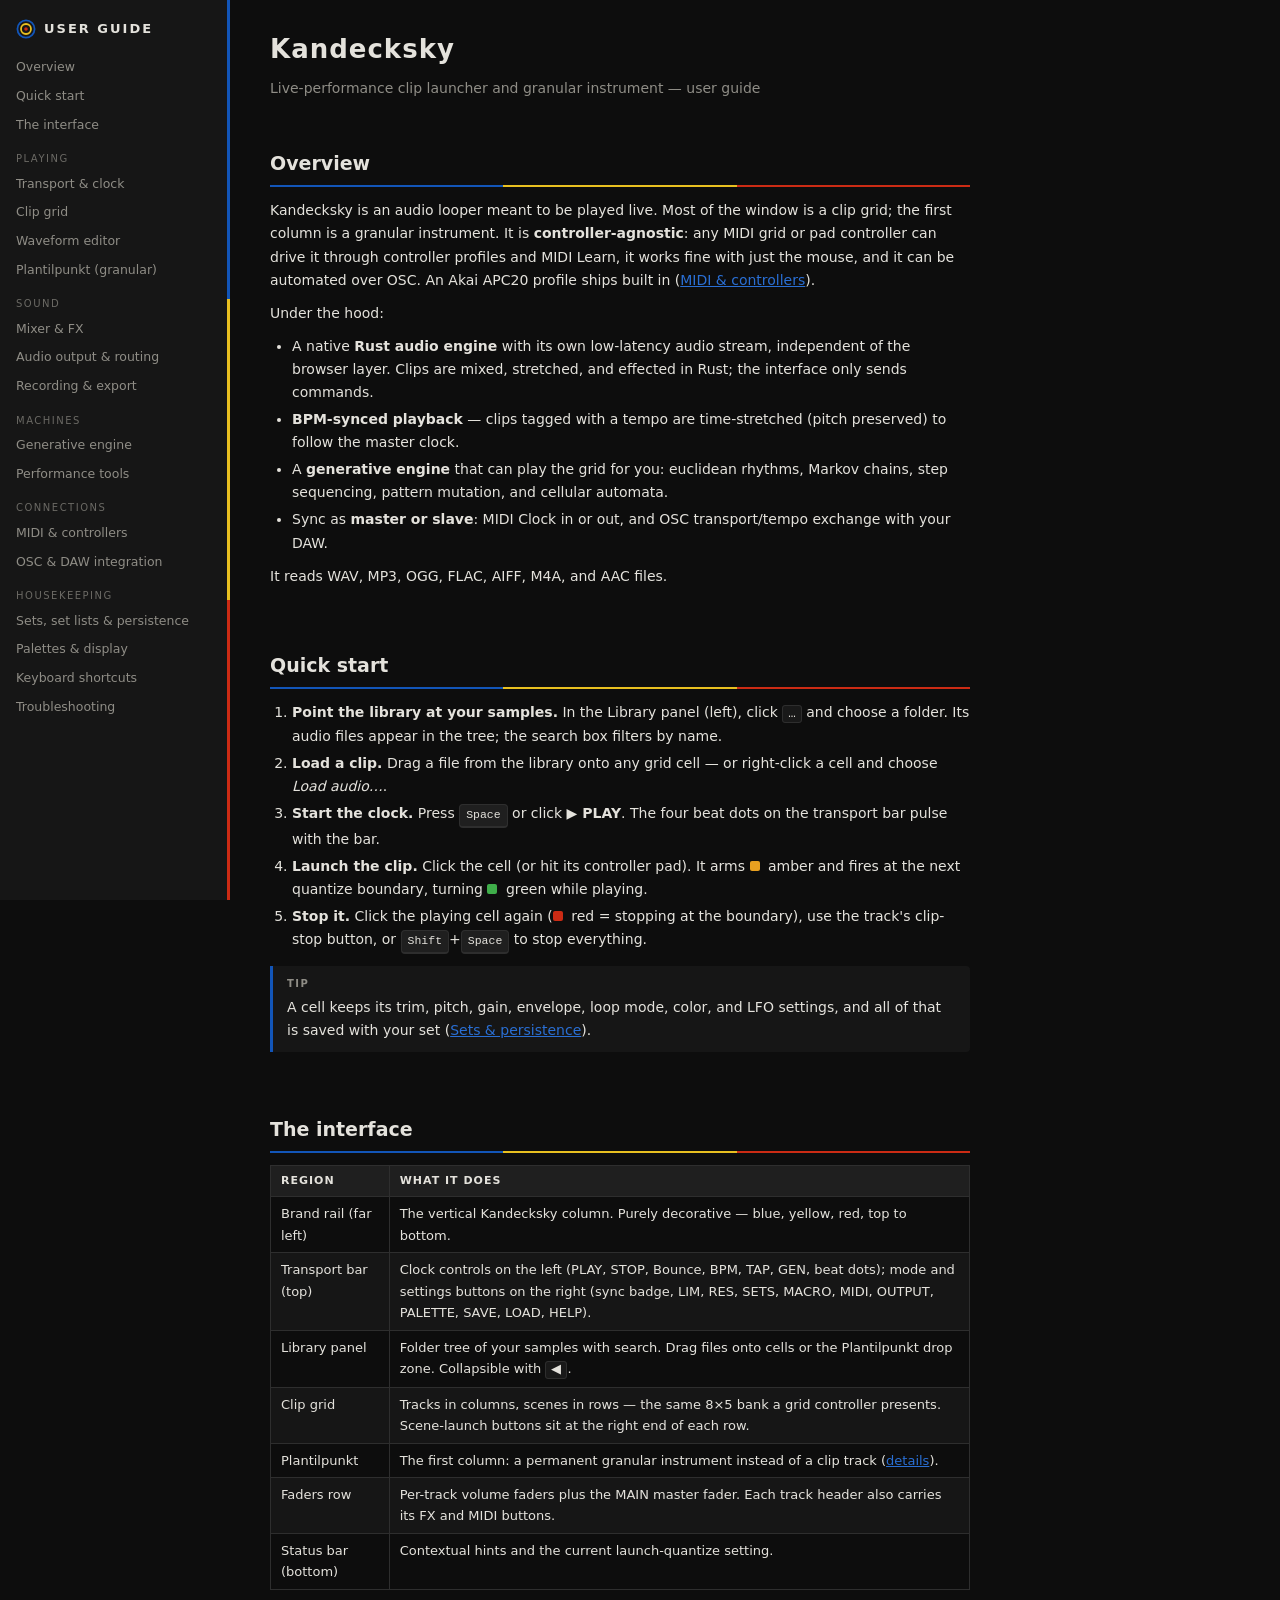
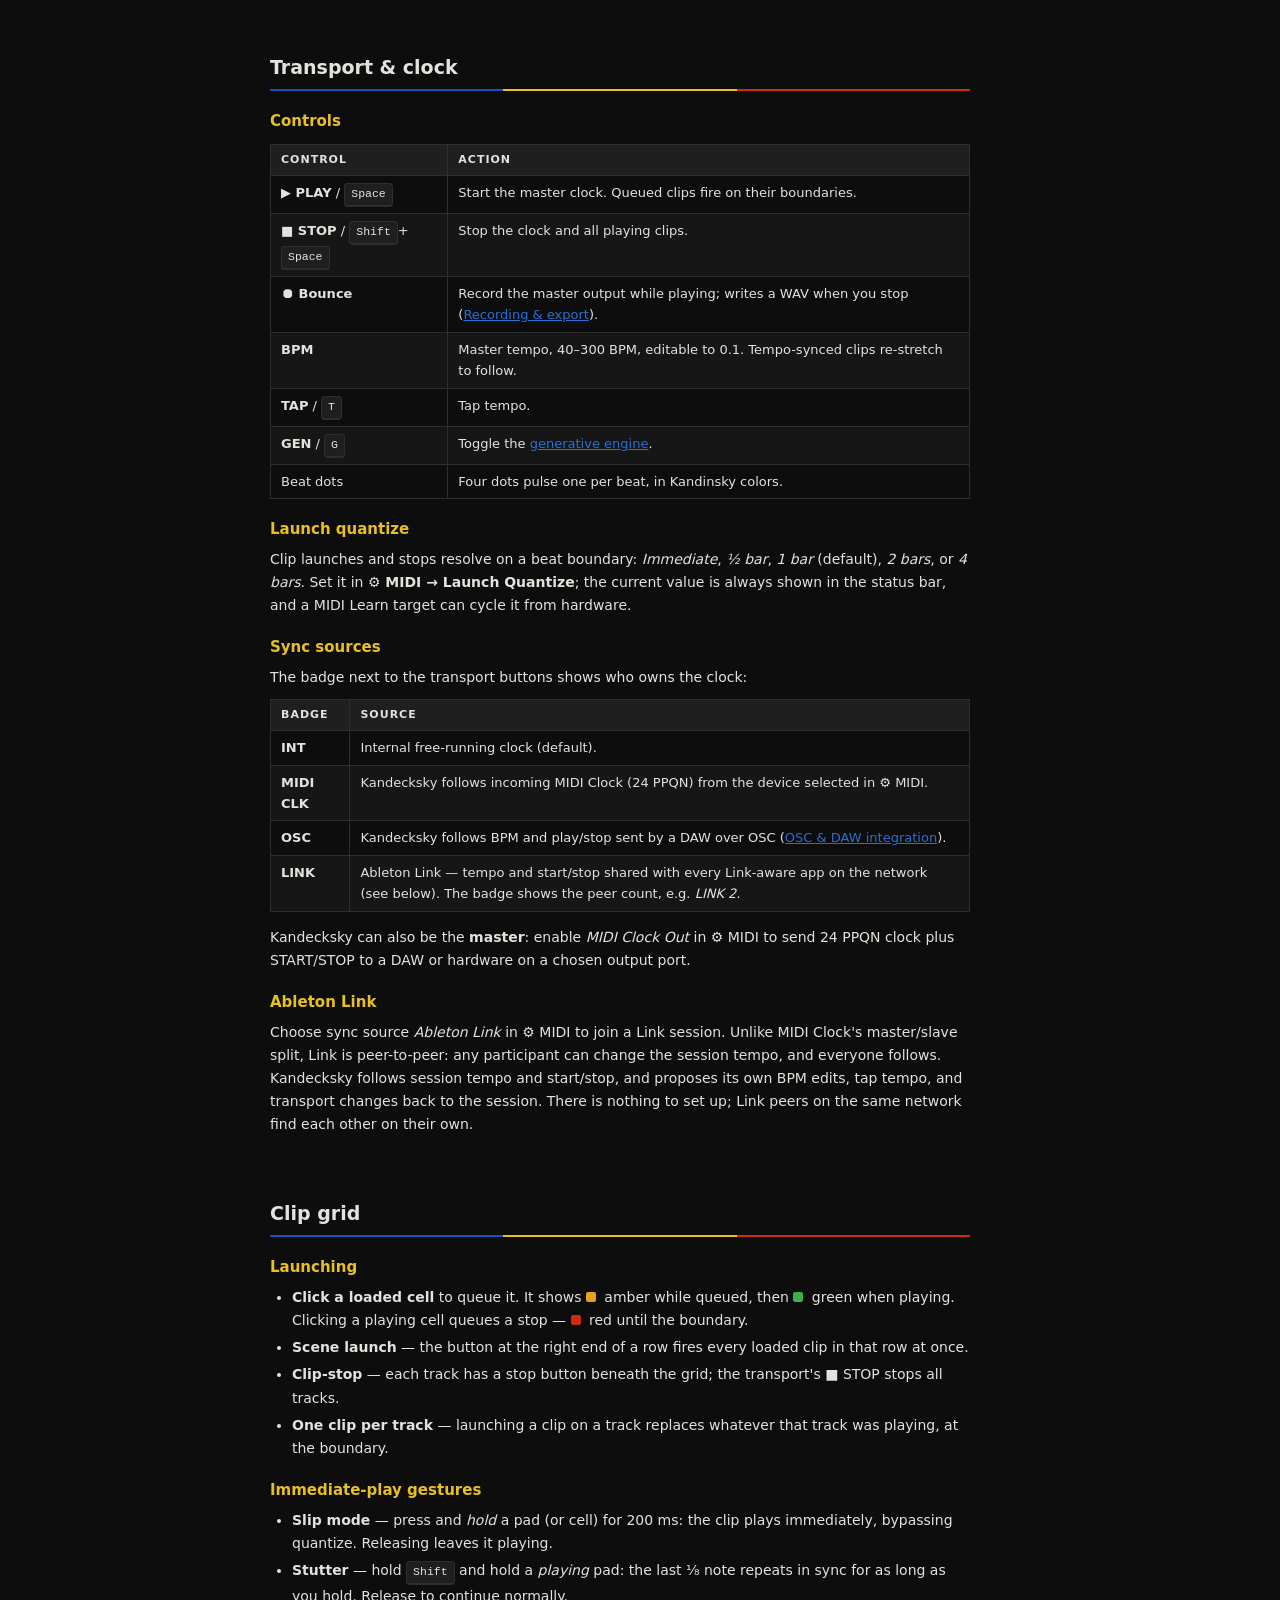
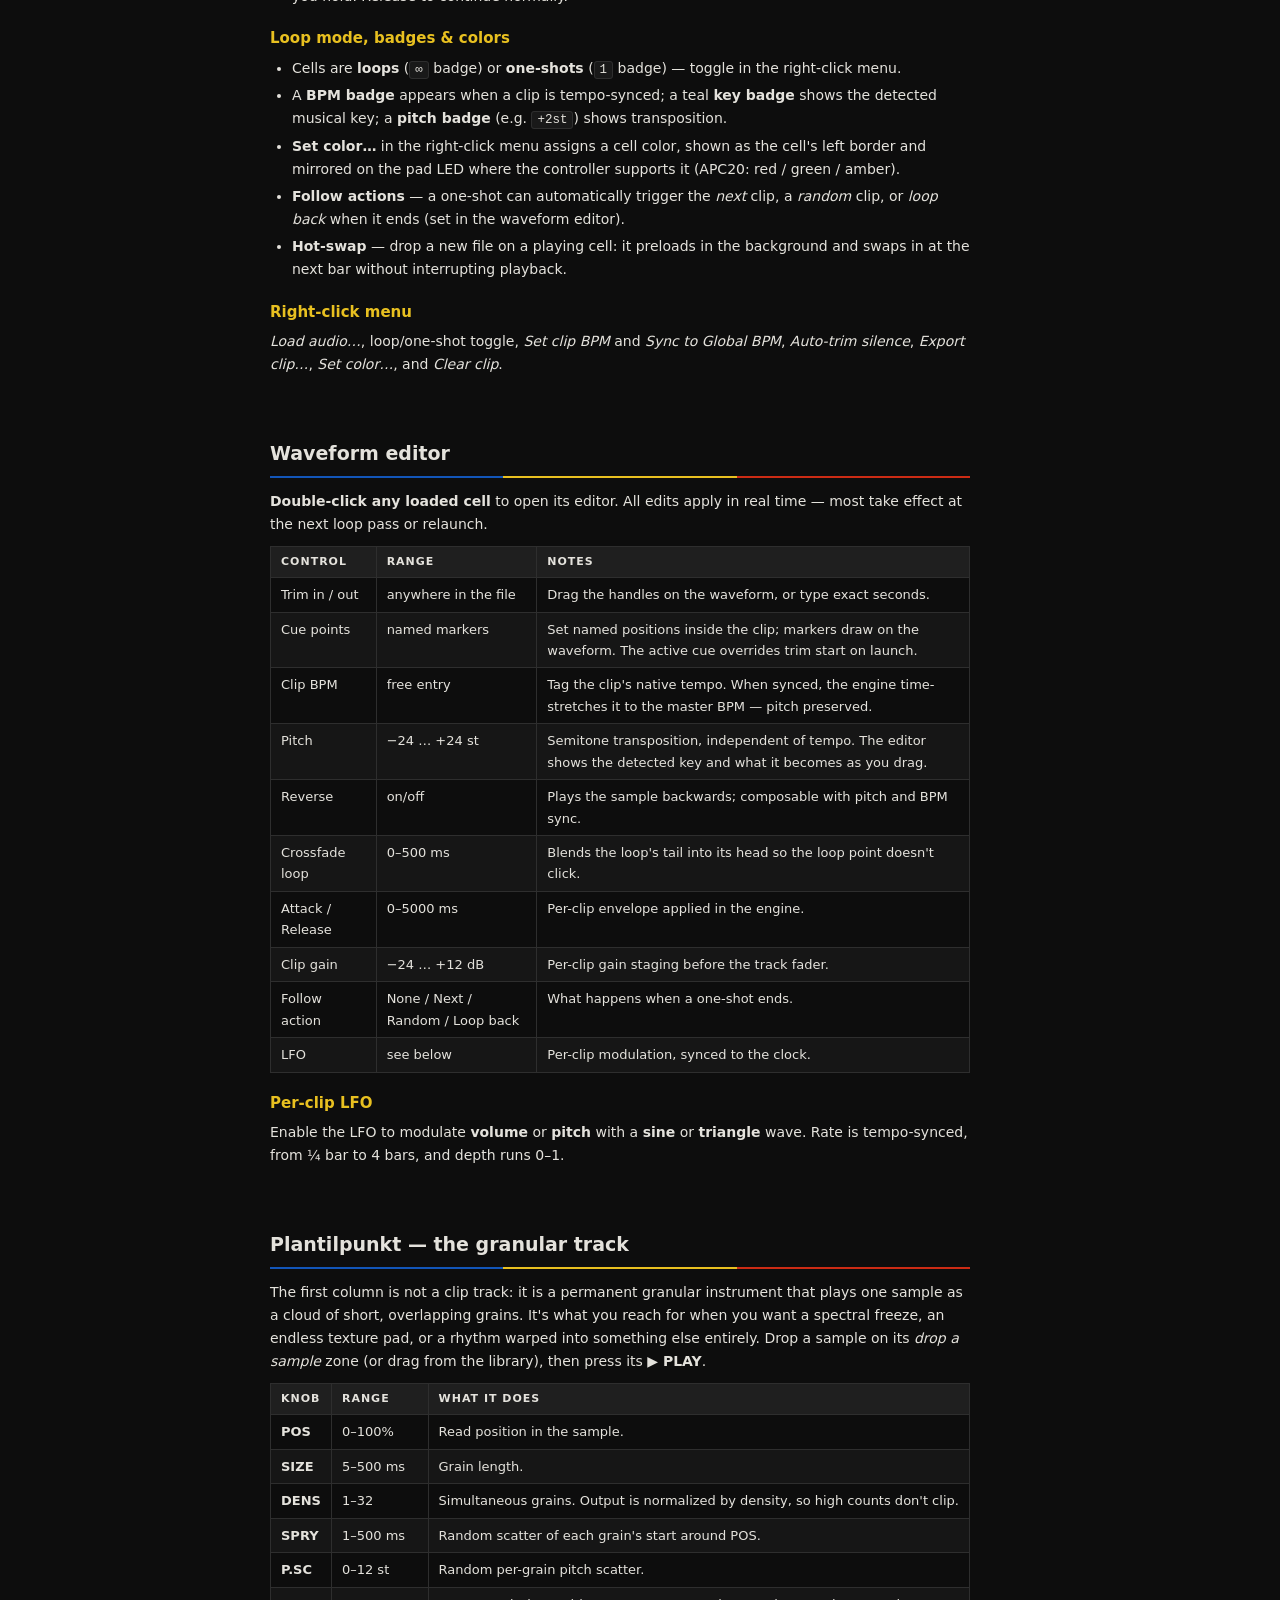
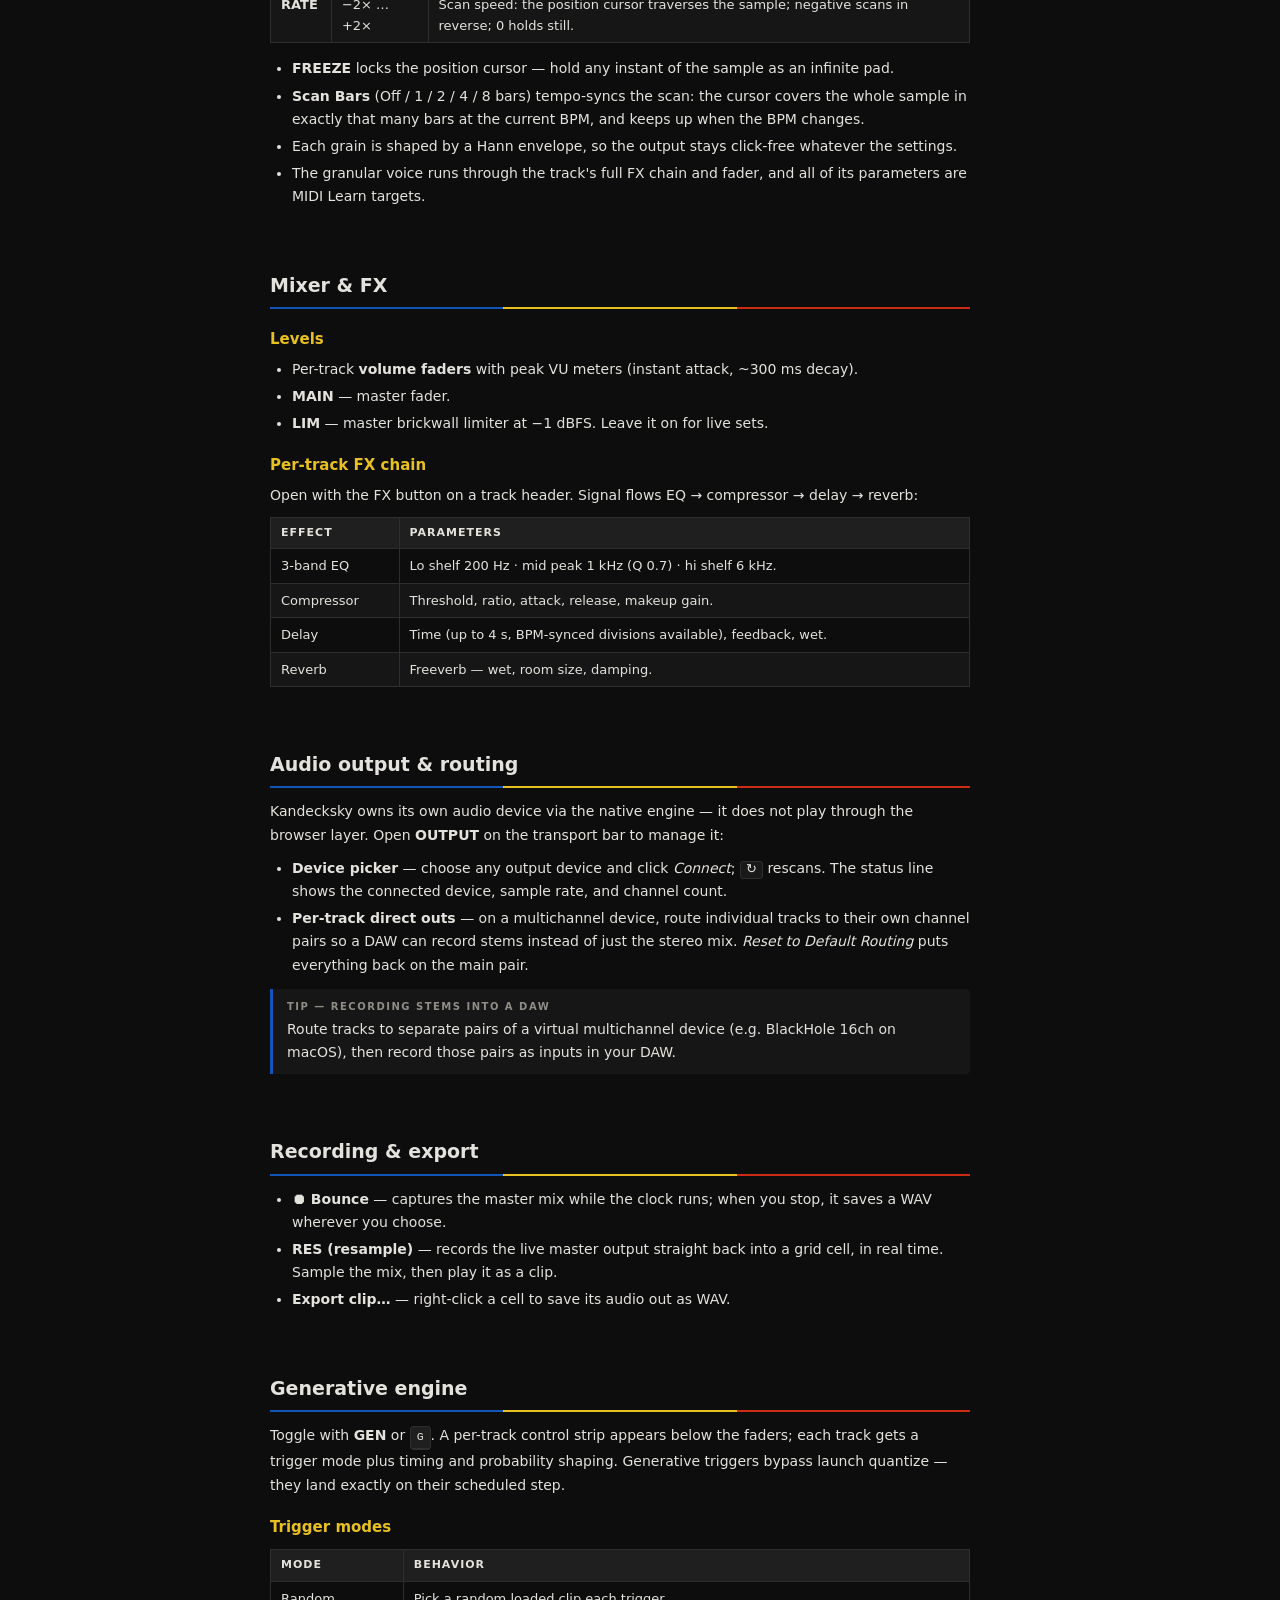
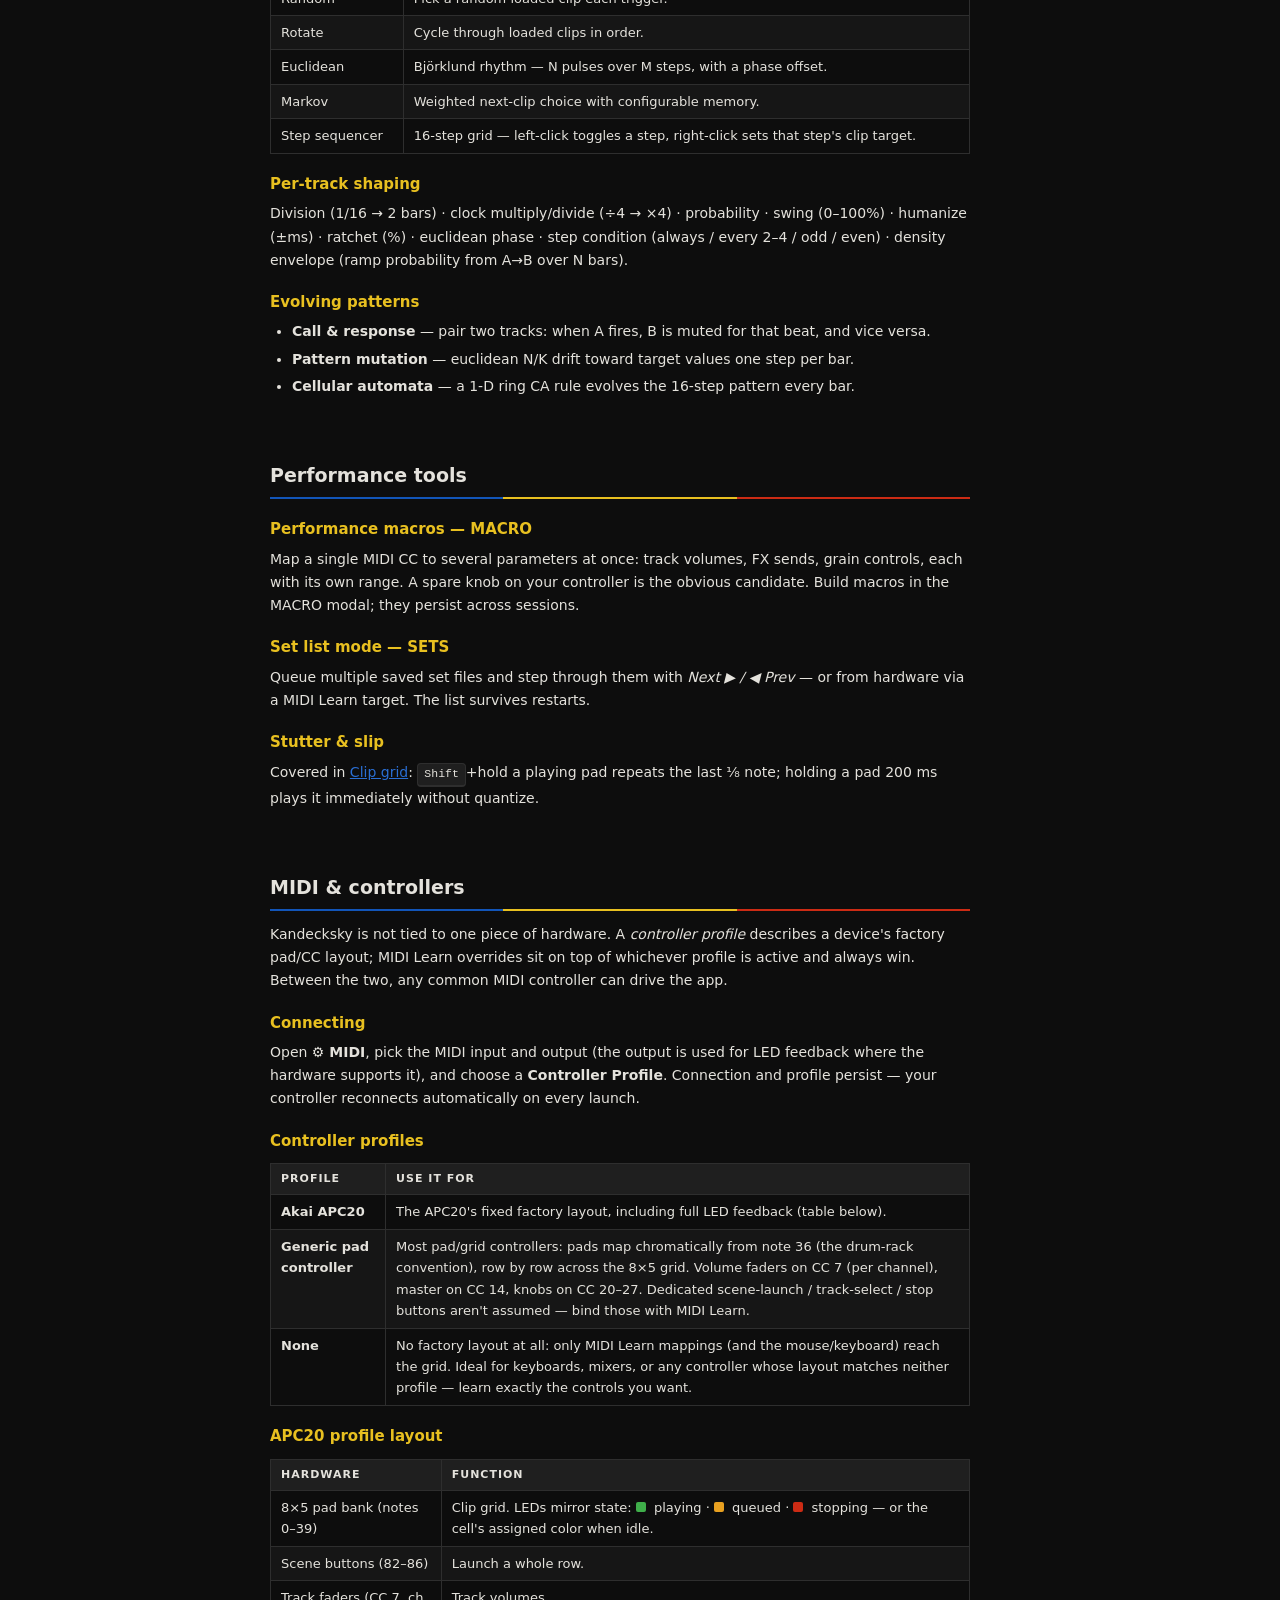
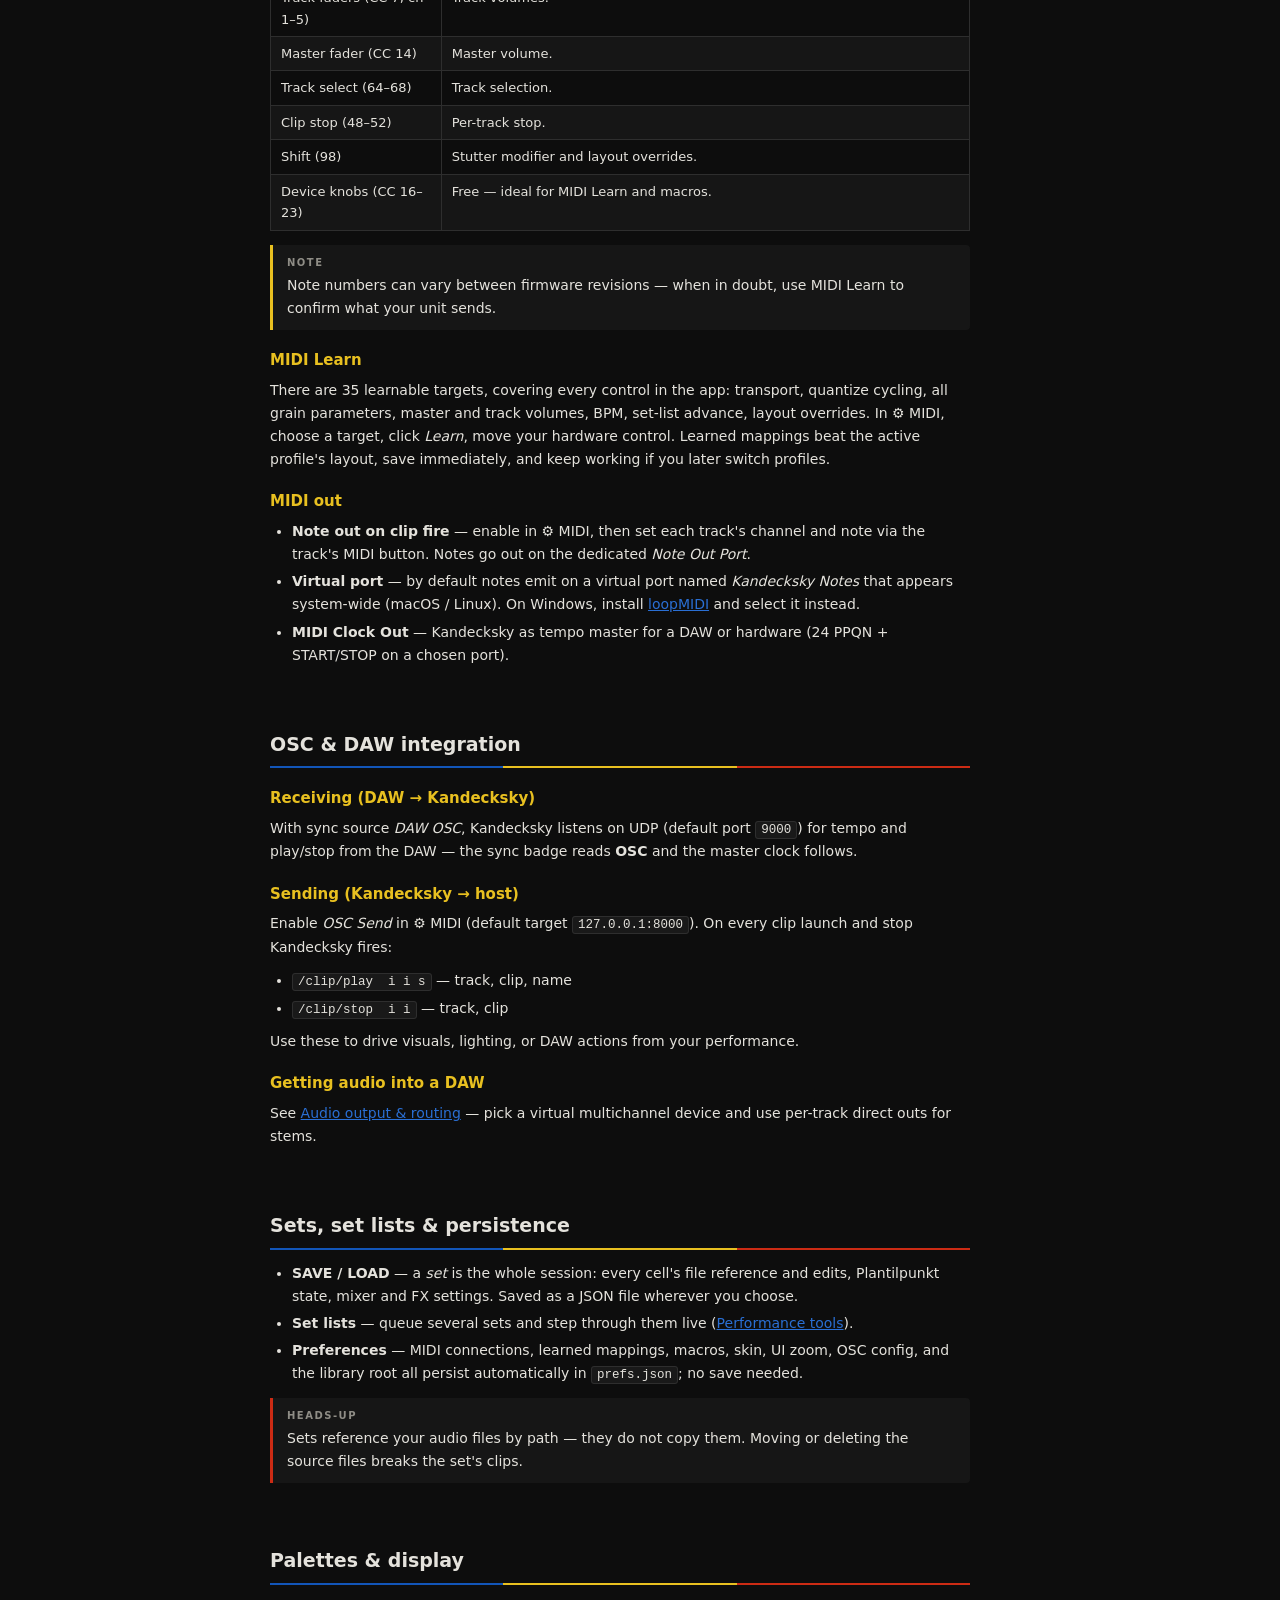
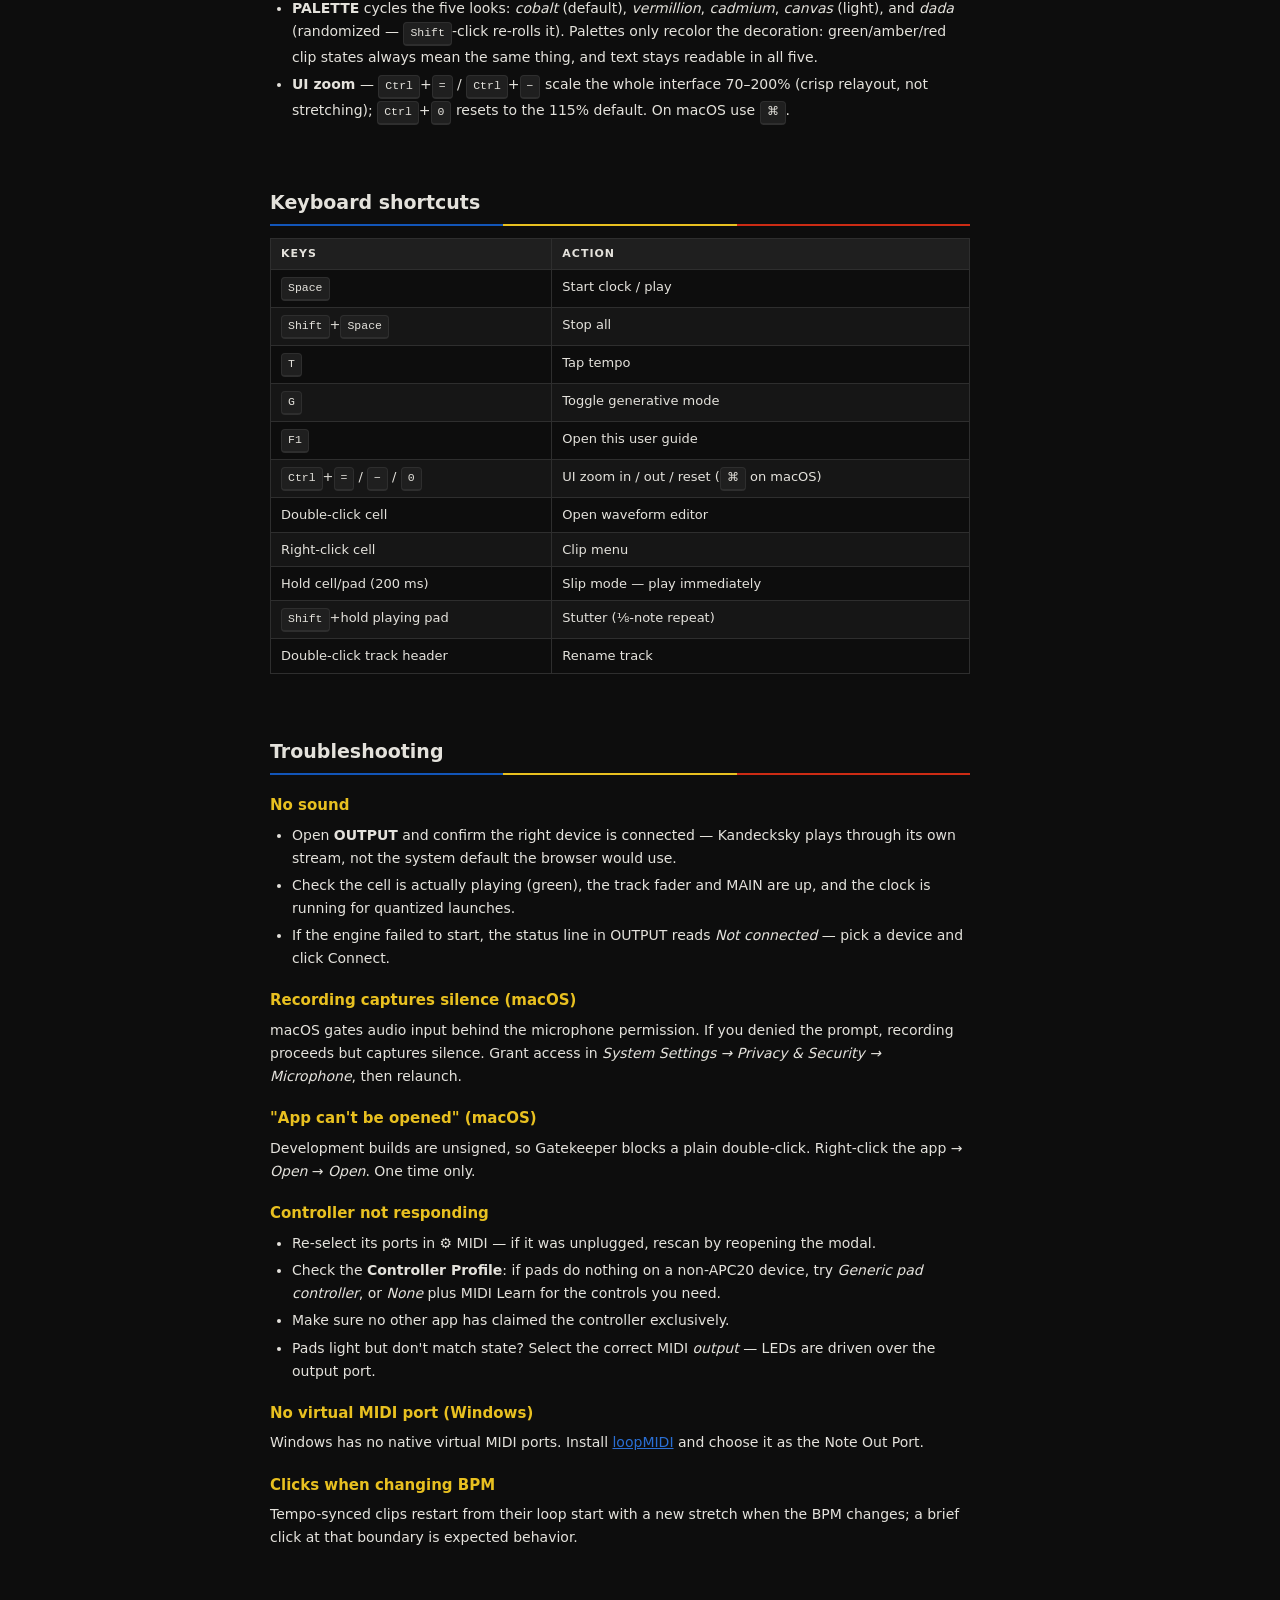
==== commit a28cddc9: "Rename granular track to Plantilpunkt Matches the app rename. Guide resynced from src/renderer/help/" ====
--- a/guide/index.html
+++ b/guide/index.html
@@ -6,6 +6,7 @@
   <meta http-equiv="Content-Security-Policy"
     content="default-src 'self'; style-src 'self'; img-src 'self' data:">
   <title>Kandecksky User Guide</title>
+  <link rel="icon" href="favicon.svg" type="image/svg+xml">
   <link rel="stylesheet" href="help.css">
 </head>
 <body>
@@ -26,7 +27,7 @@
   <a href="#transport">Transport &amp; clock</a>
   <a href="#clip-grid">Clip grid</a>
   <a href="#waveform-editor">Waveform editor</a>
-  <a href="#punktkunstwerk">Punktkunstwerk (granular)</a>
+  <a href="#plantilpunkt">Plantilpunkt (granular)</a>
   <div class="nav-group">Sound</div>
   <a href="#mixer-fx">Mixer &amp; FX</a>
   <a href="#audio-output">Audio output &amp; routing</a>
@@ -119,14 +120,14 @@
           RES, SETS, MACRO, MIDI, OUTPUT, PALETTE, SAVE, LOAD, HELP).</td></tr>
         <tr><td>Library panel</td>
           <td>Folder tree of your samples with search. Drag files onto cells or
-          the Punktkunstwerk drop zone. Collapsible with <code>◀</code>.</td></tr>
+          the Plantilpunkt drop zone. Collapsible with <code>◀</code>.</td></tr>
         <tr><td>Clip grid</td>
           <td>Tracks in columns, scenes in rows — the same 8×5 bank a grid
           controller presents. Scene-launch buttons sit at the right end of
           each row.</td></tr>
-        <tr><td>Punktkunstwerk</td>
+        <tr><td>Plantilpunkt</td>
           <td>The first column: a permanent granular instrument instead of a
-          clip track (<a href="#punktkunstwerk">details</a>).</td></tr>
+          clip track (<a href="#plantilpunkt">details</a>).</td></tr>
         <tr><td>Faders row</td>
           <td>Per-track volume faders plus the MAIN master fader. Each track
           header also carries its FX and MIDI buttons.</td></tr>
@@ -306,8 +307,8 @@
     </p>
   </section>
 
-  <section id="punktkunstwerk">
-    <h2>Punktkunstwerk — the granular track</h2>
+  <section id="plantilpunkt">
+    <h2>Plantilpunkt — the granular track</h2>
     <p>
       The first column is not a clip track: it is a permanent granular
       instrument that plays one sample as a cloud of short, overlapping grains.
@@ -593,7 +594,7 @@
     <h2>Sets, set lists &amp; persistence</h2>
     <ul>
       <li><strong>SAVE / LOAD</strong> — a <em>set</em> is the whole session:
-        every cell's file reference and edits, Punktkunstwerk state, mixer and
+        every cell's file reference and edits, Plantilpunkt state, mixer and
         FX settings. Saved as a JSON file wherever you choose.</li>
       <li><strong>Set lists</strong> — queue several sets and step through them
         live (<a href="#performance">Performance tools</a>).</li>
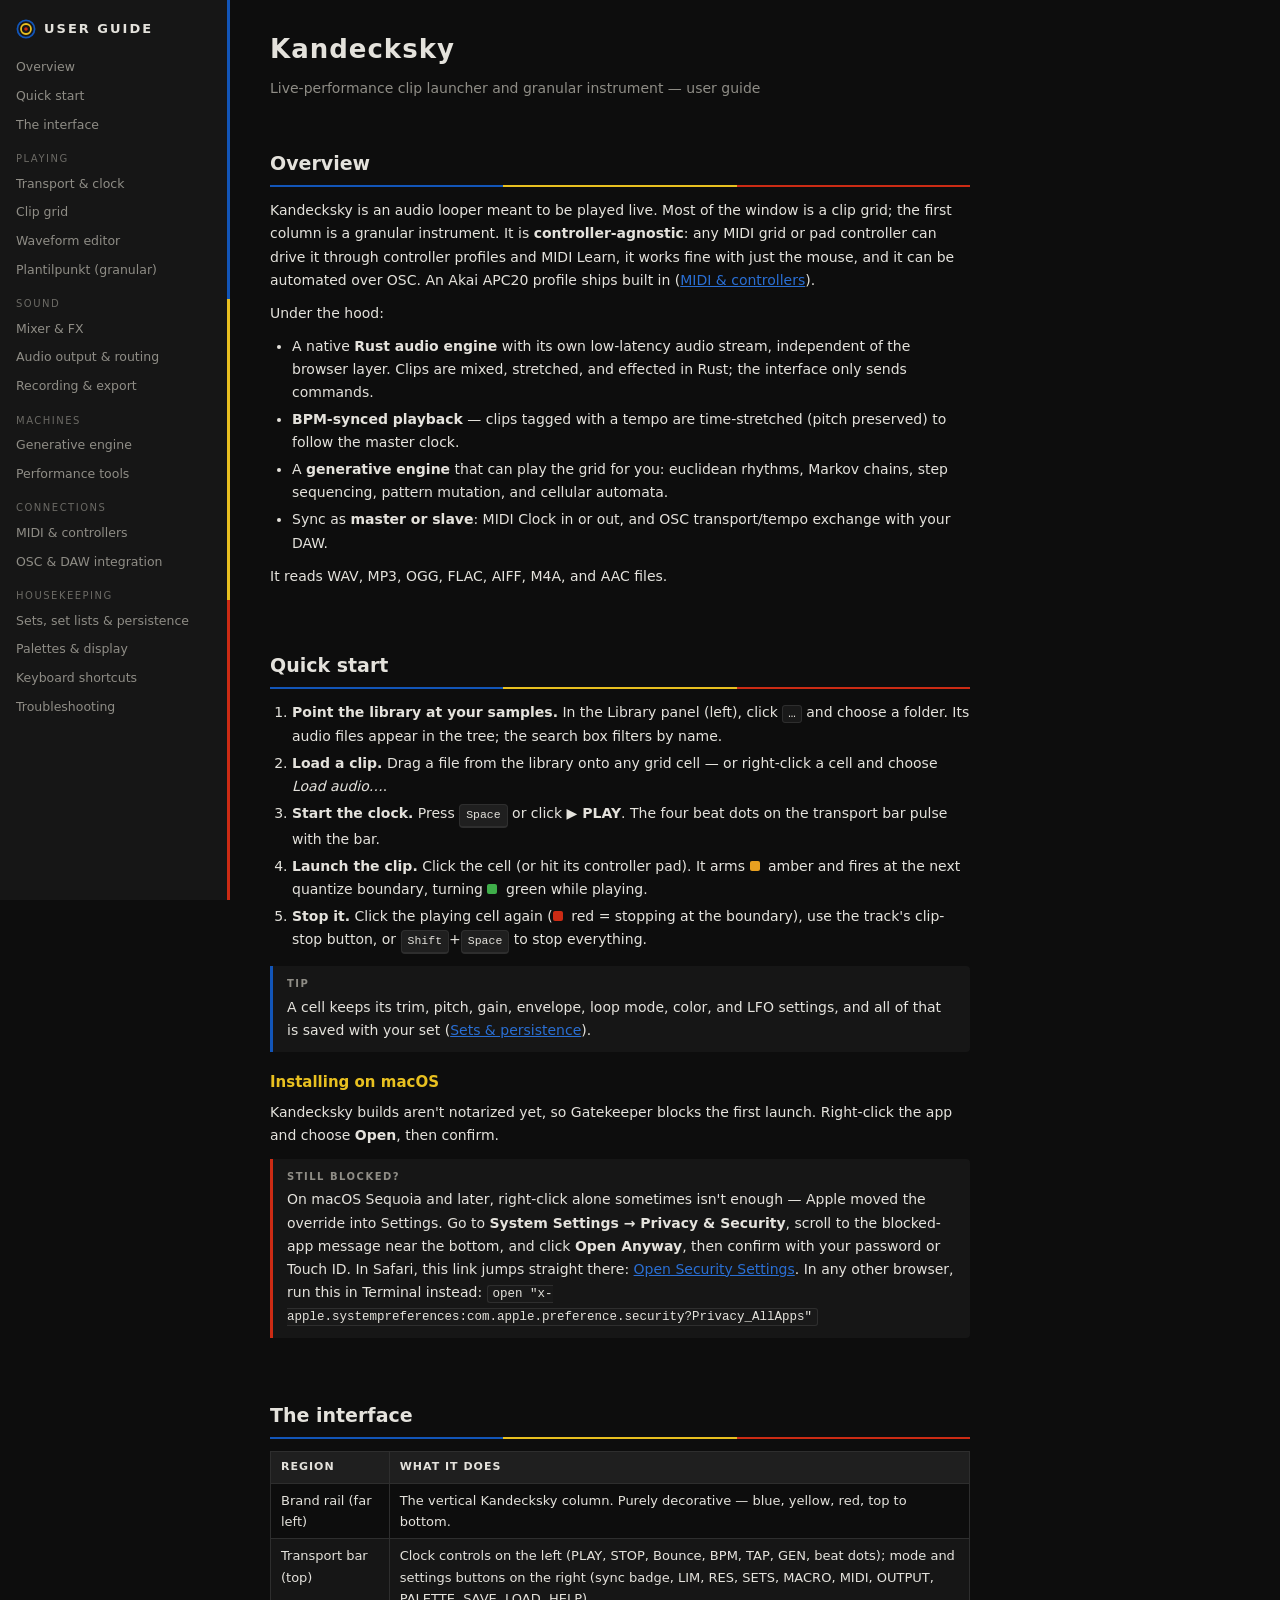
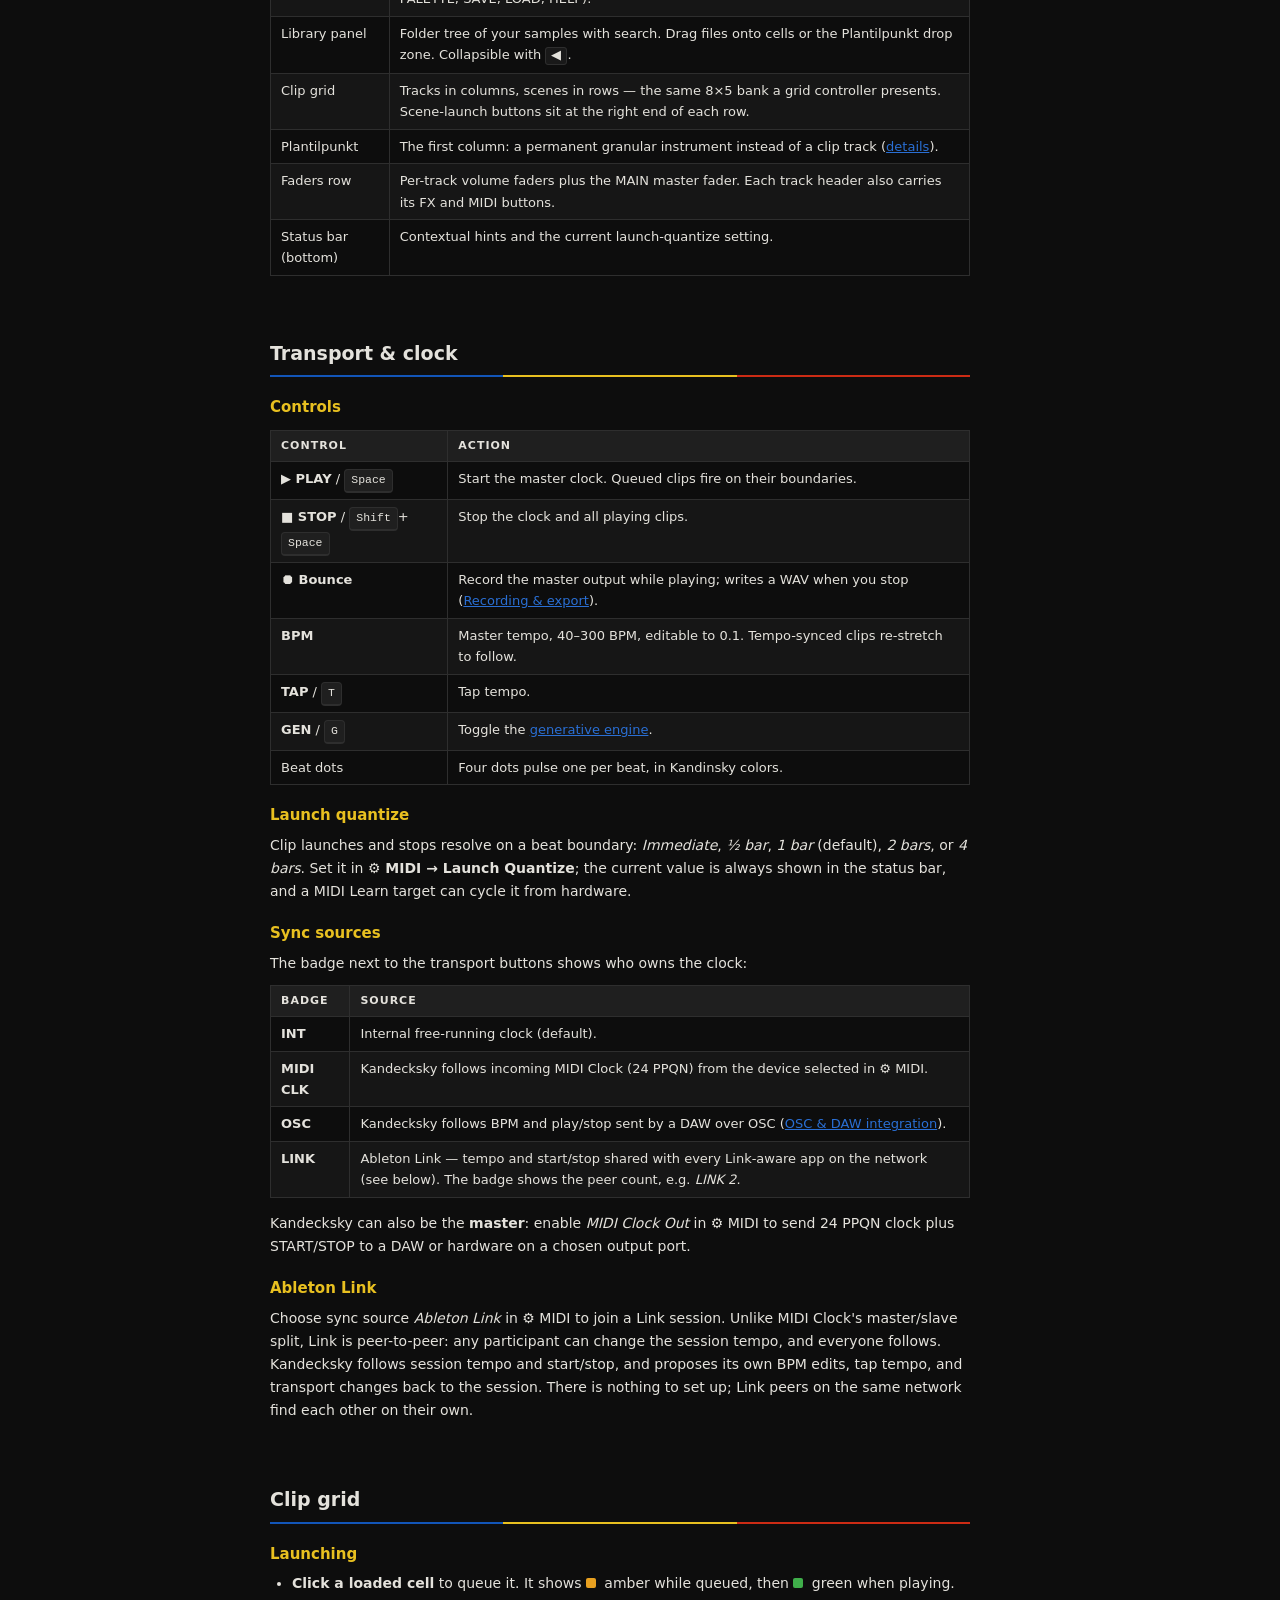
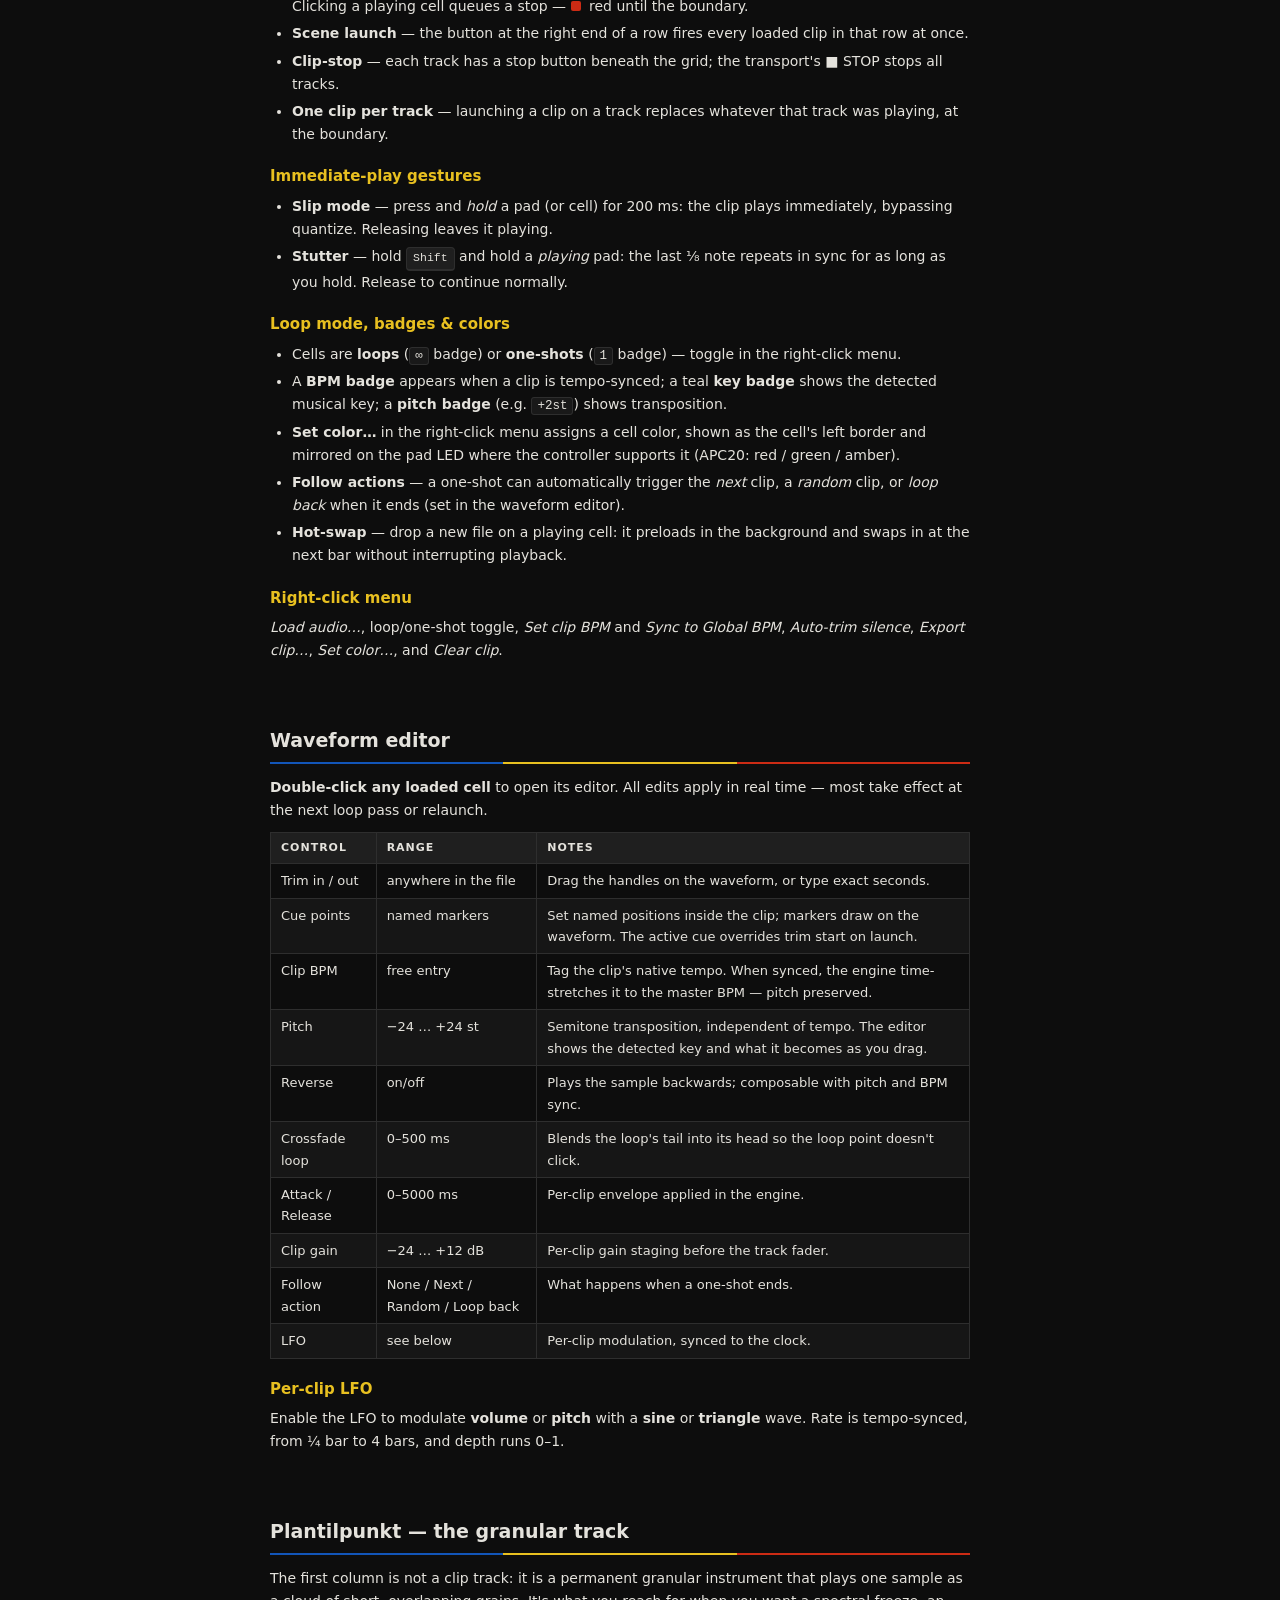
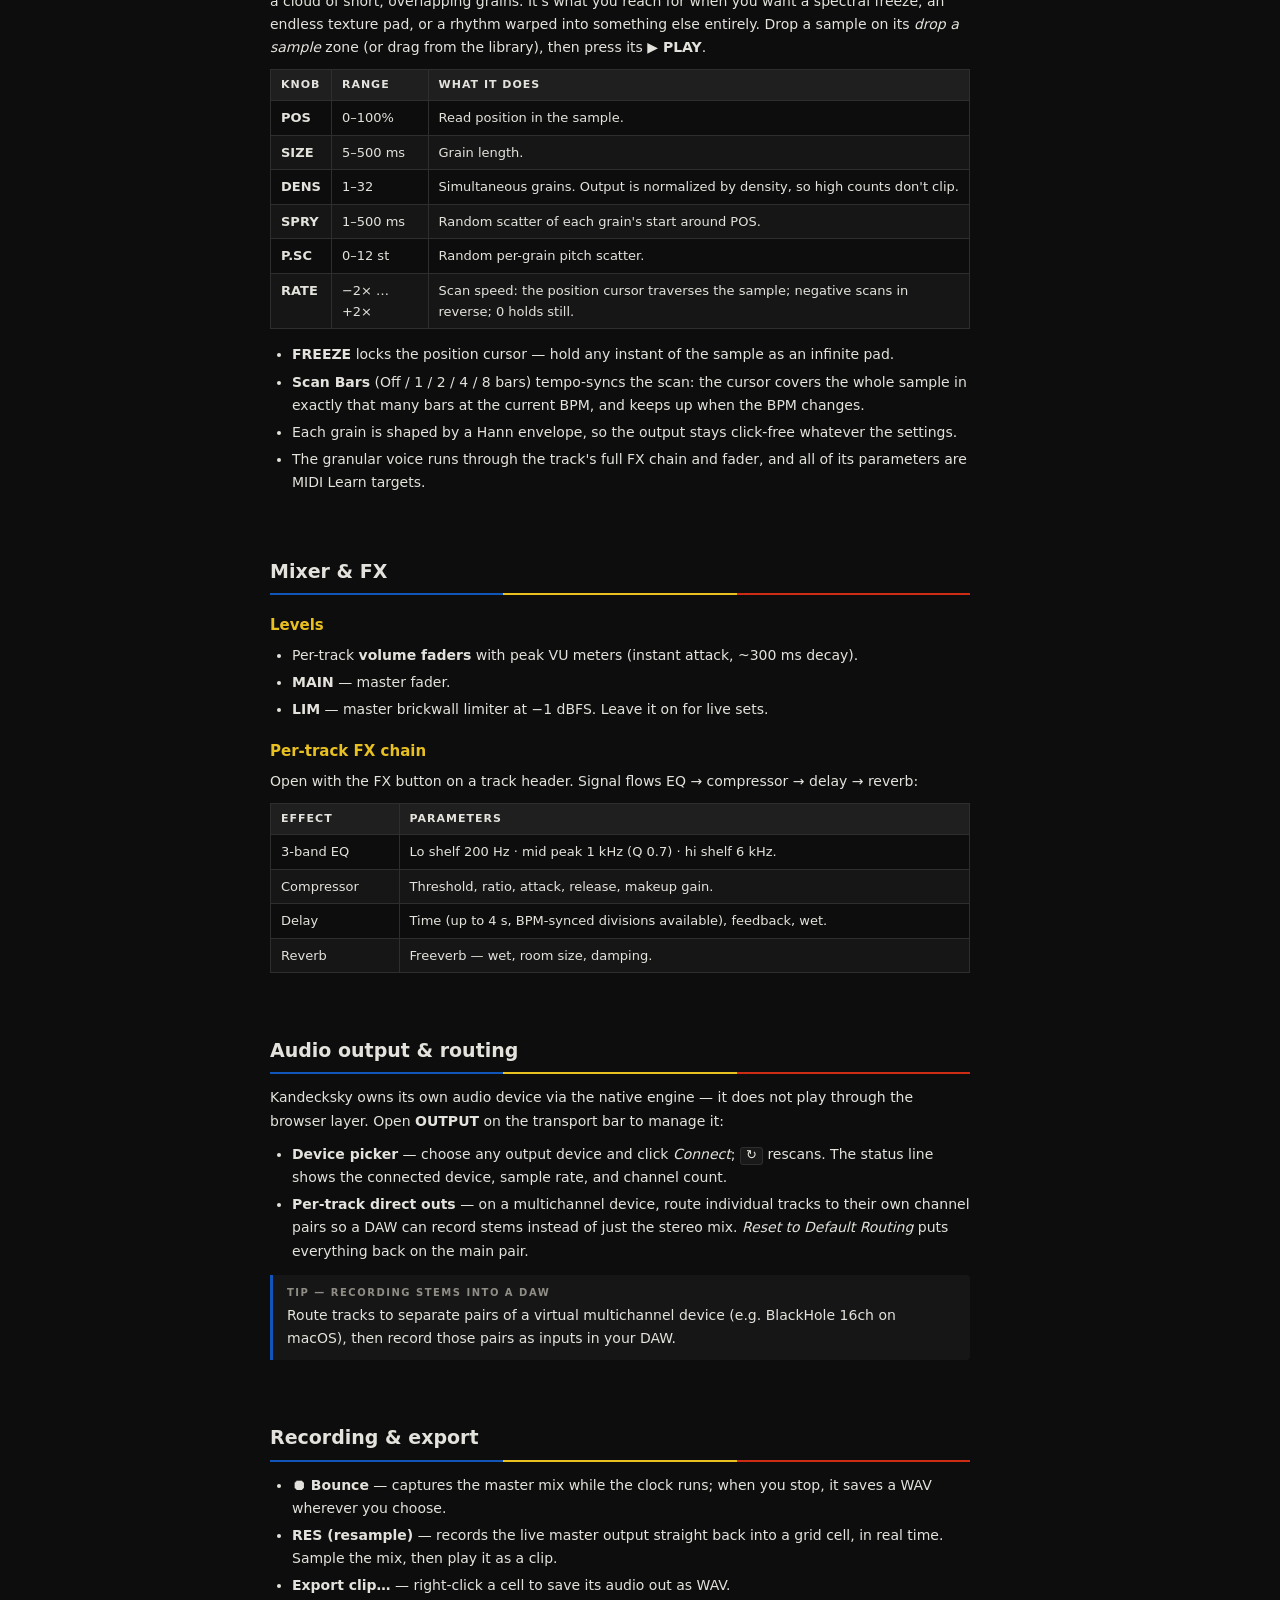
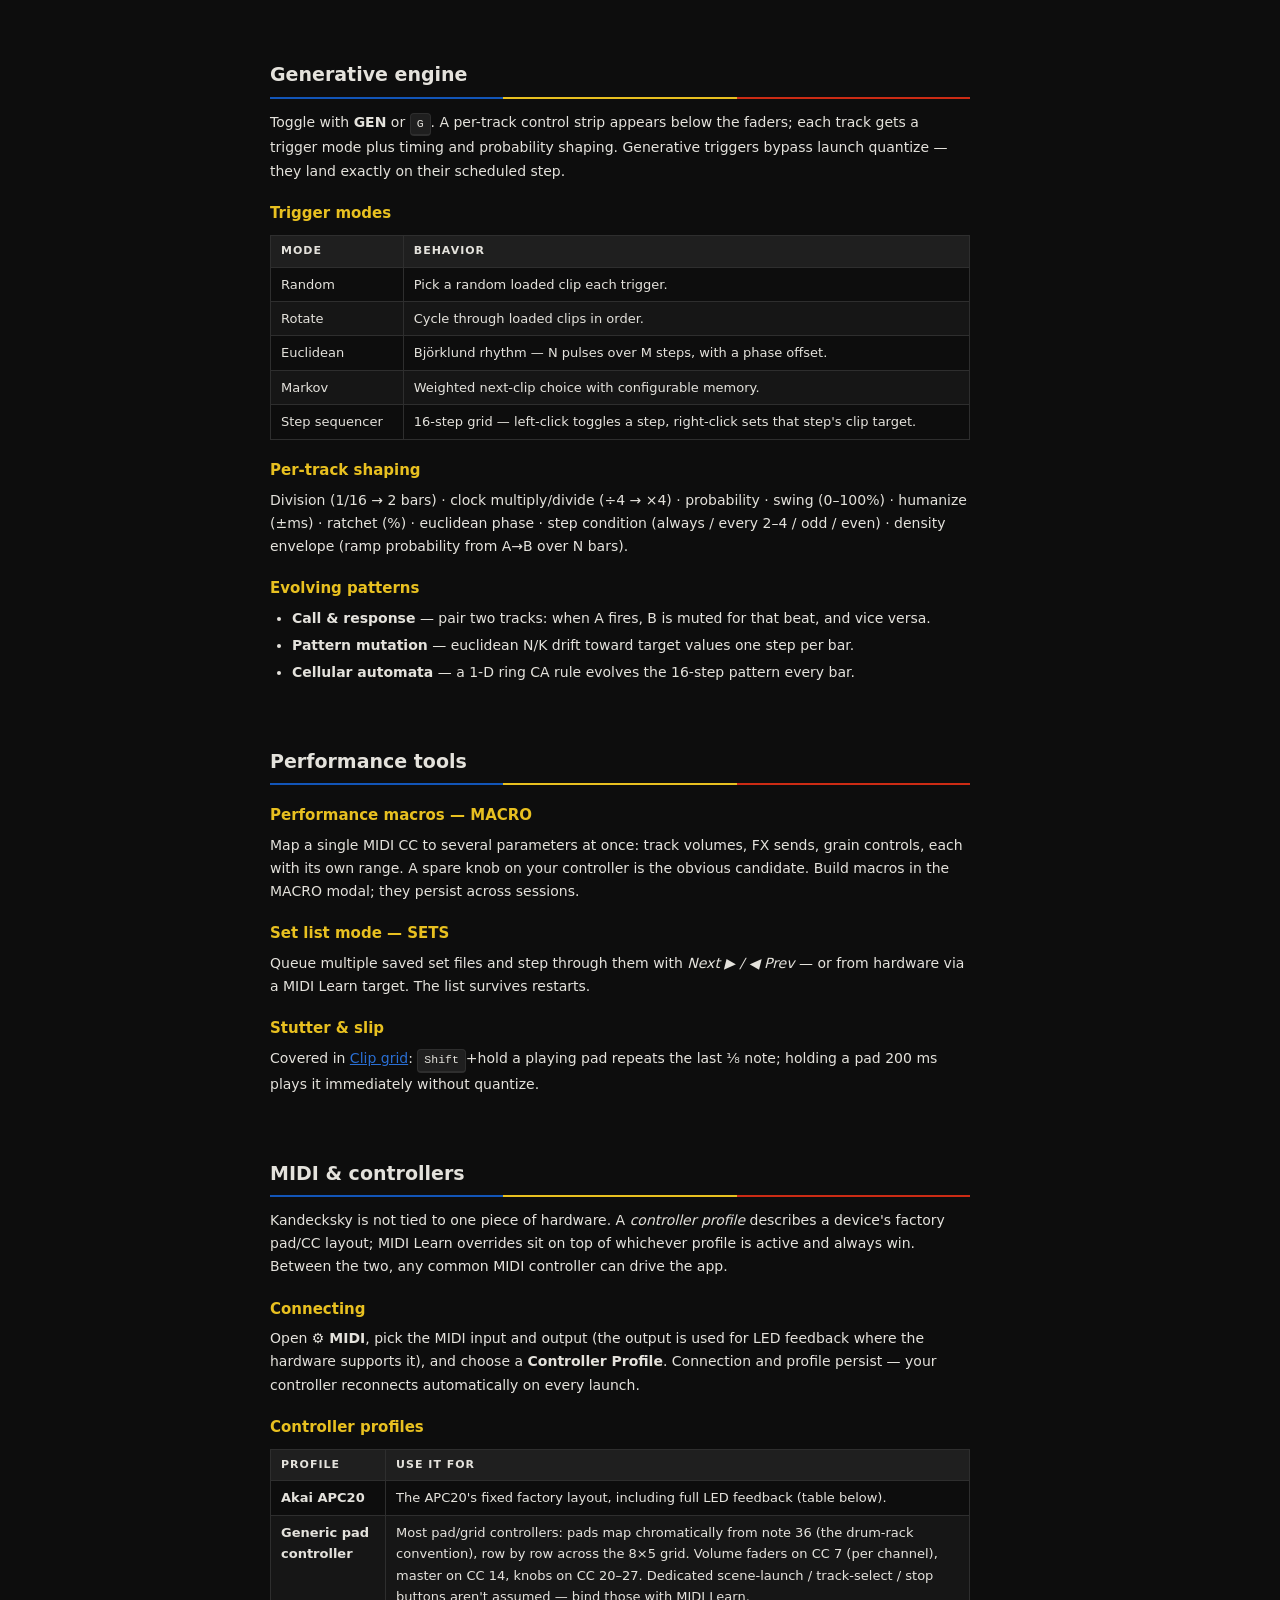
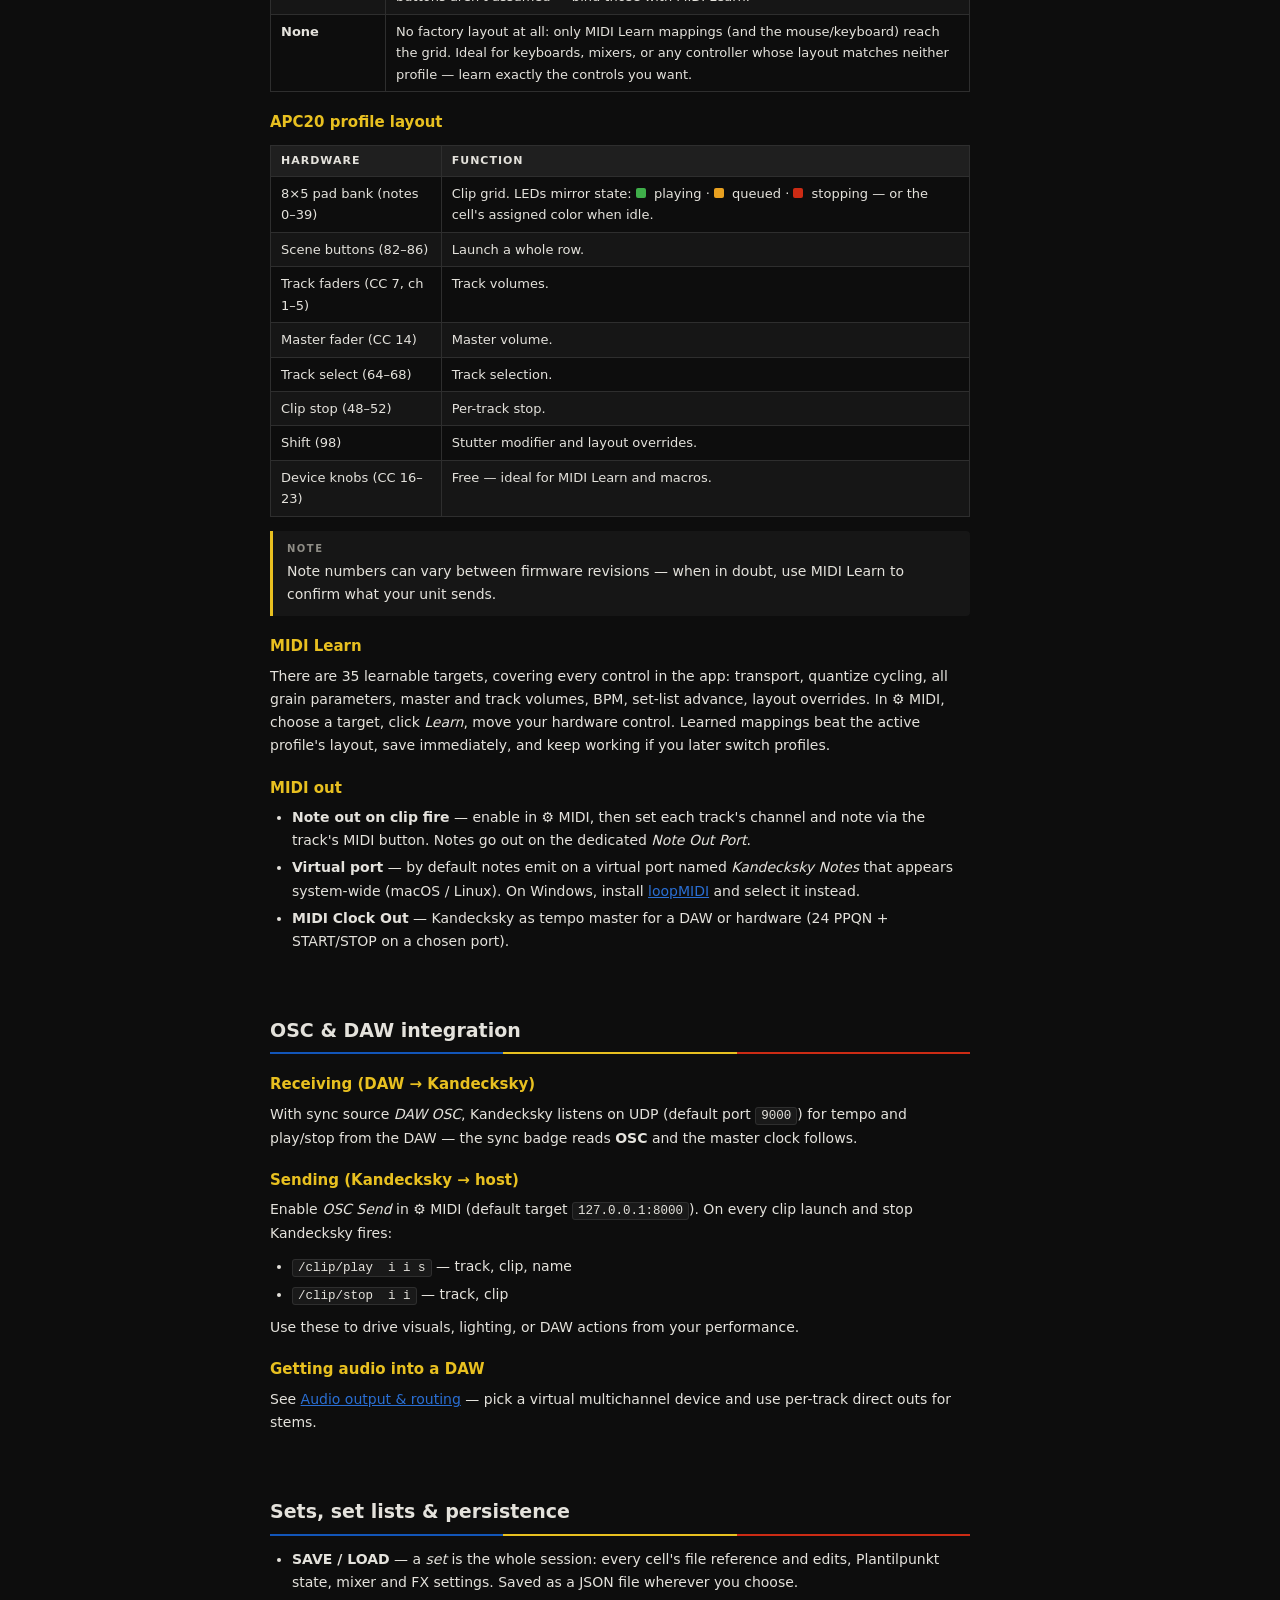
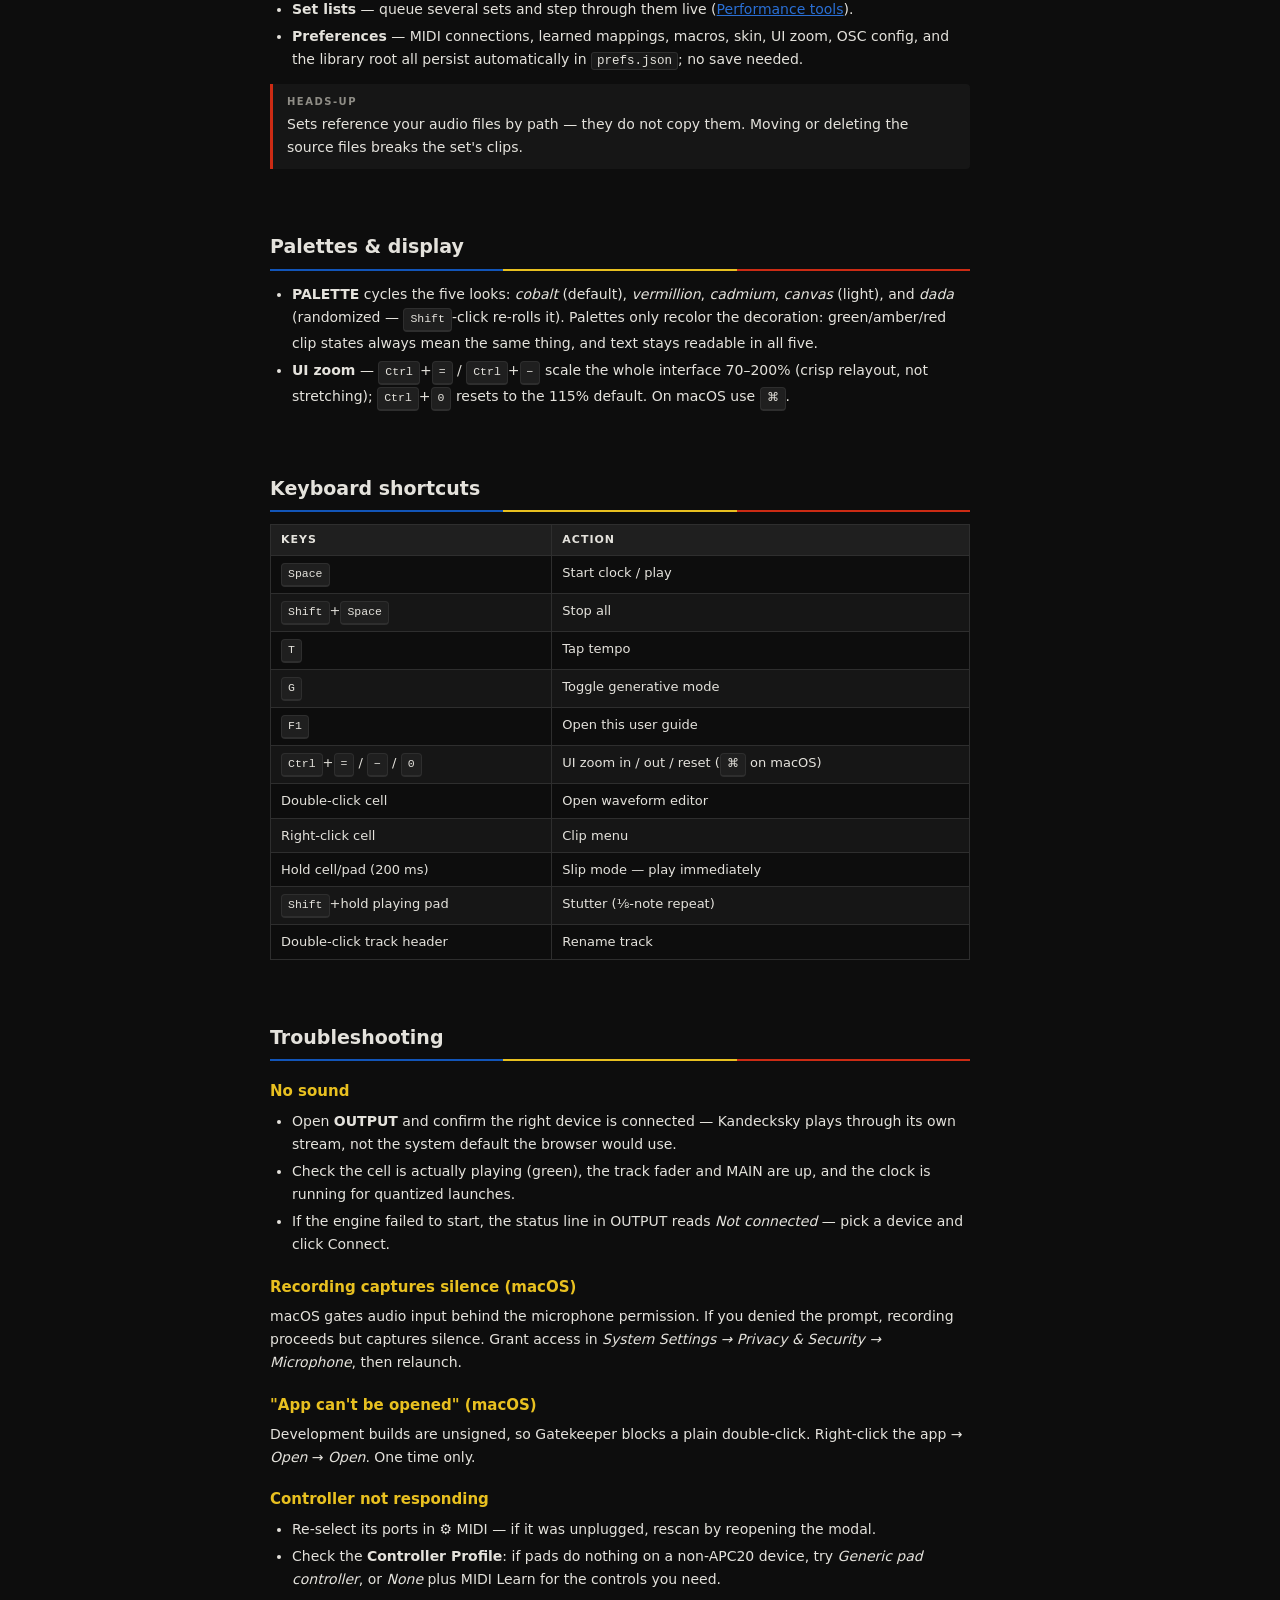
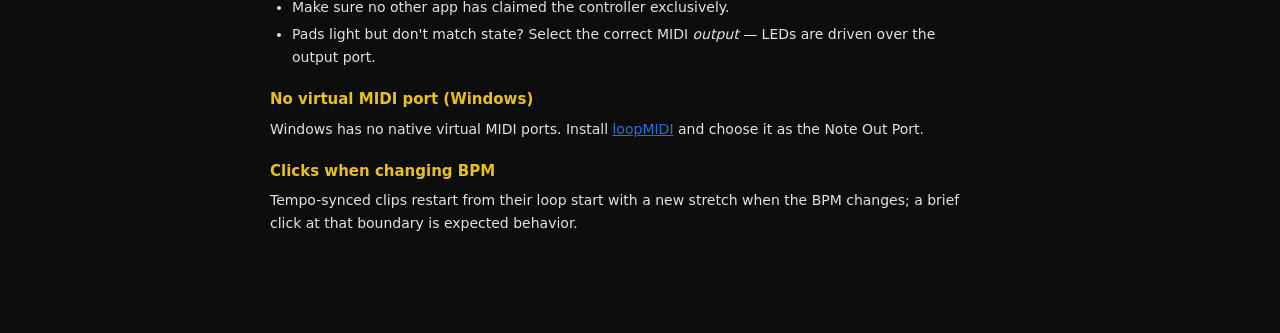
==== commit 978c28ee: "Sync from kandecksky-app@91527bb" ====
--- a/guide/index.html
+++ b/guide/index.html
@@ -104,6 +104,23 @@
       settings, and all of that is saved with your set
       (<a href="#sets">Sets &amp; persistence</a>).
     </div>
+
+    <h3>Installing on macOS</h3>
+    <p>Kandecksky builds aren't notarized yet, so Gatekeeper blocks the first
+      launch. Right-click the app and choose <strong>Open</strong>, then
+      confirm.</p>
+    <div class="callout warn">
+      <span class="label">Still blocked?</span>
+      On macOS Sequoia and later, right-click alone sometimes isn't enough —
+      Apple moved the override into Settings. Go to
+      <strong>System Settings → Privacy &amp; Security</strong>, scroll to the
+      blocked-app message near the bottom, and click <strong>Open
+      Anyway</strong>, then confirm with your password or Touch ID.
+      In Safari, this link jumps straight there:
+      <a href="x-apple.systempreferences:com.apple.preference.security?Privacy_AllApps">Open Security Settings</a>.
+      In any other browser, run this in Terminal instead:
+      <code>open "x-apple.systempreferences:com.apple.preference.security?Privacy_AllApps"</code>
+    </div>
   </section>
 
   <section id="interface">
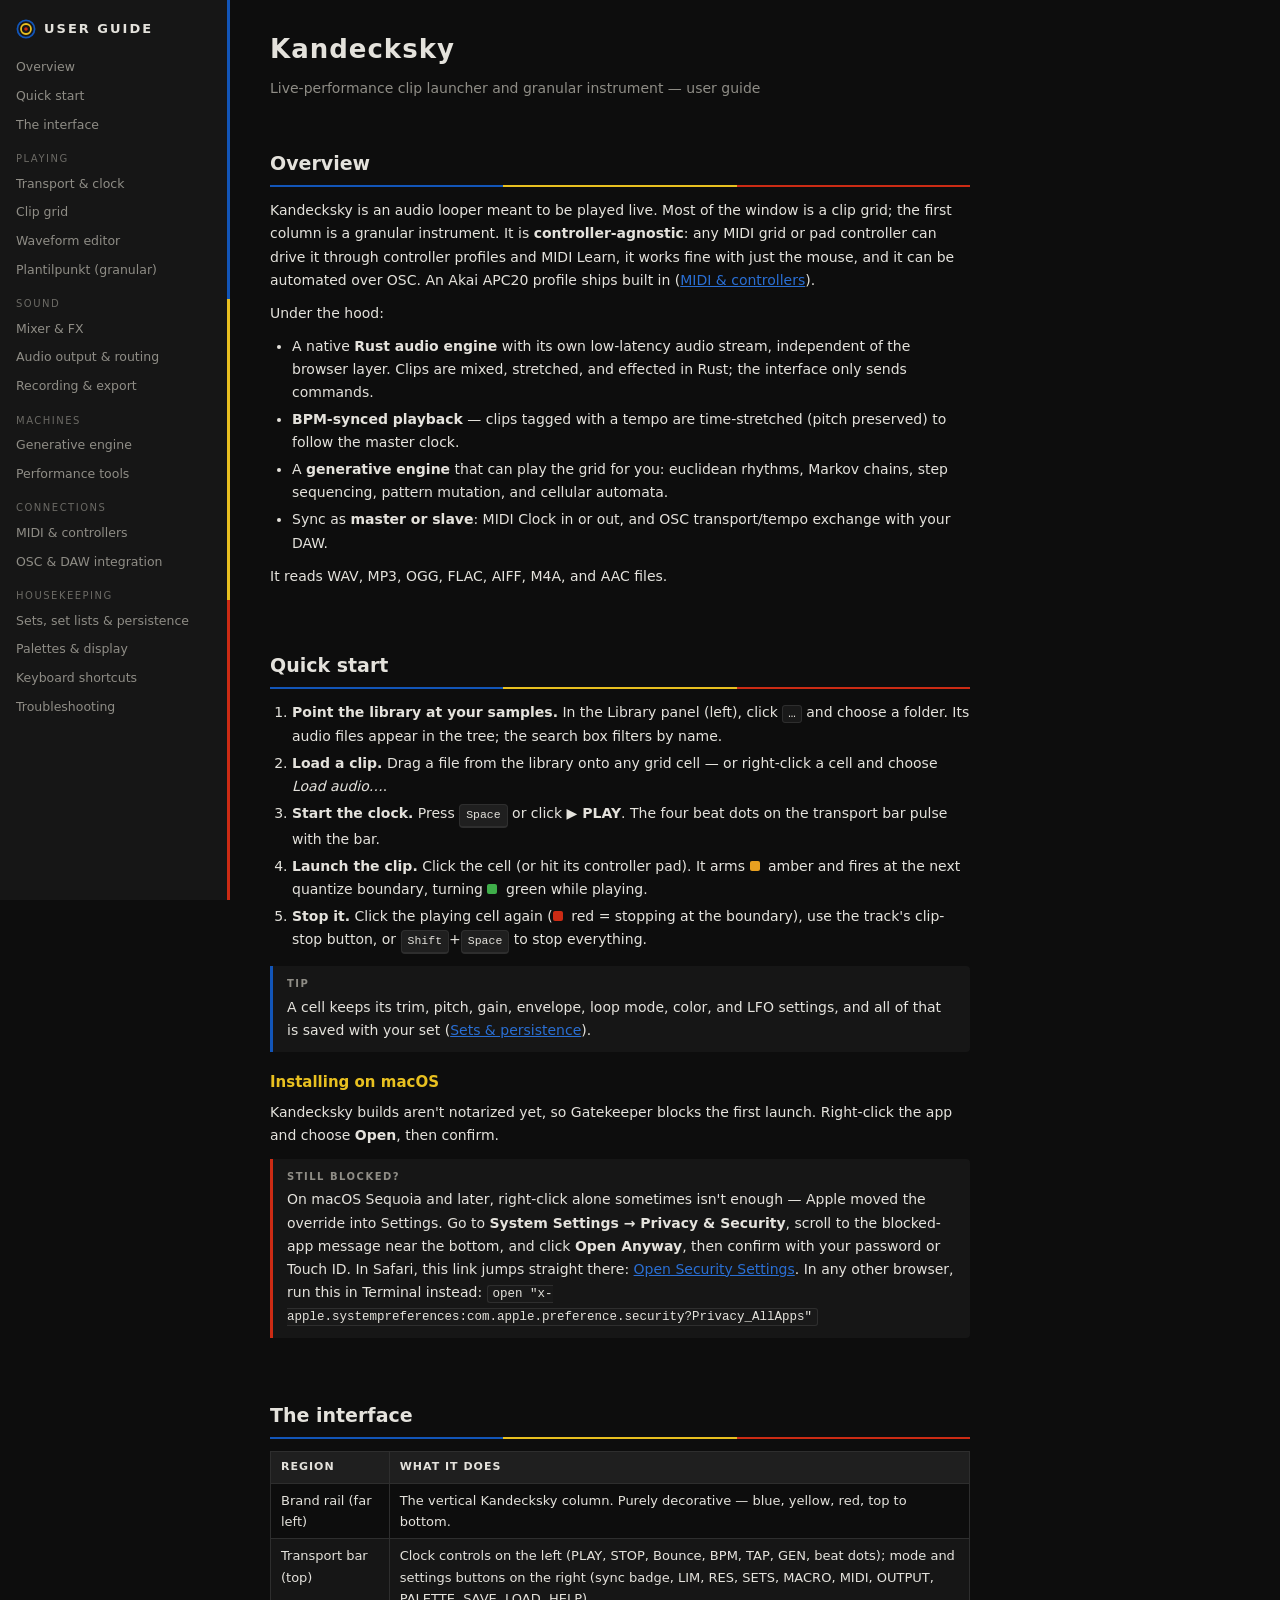
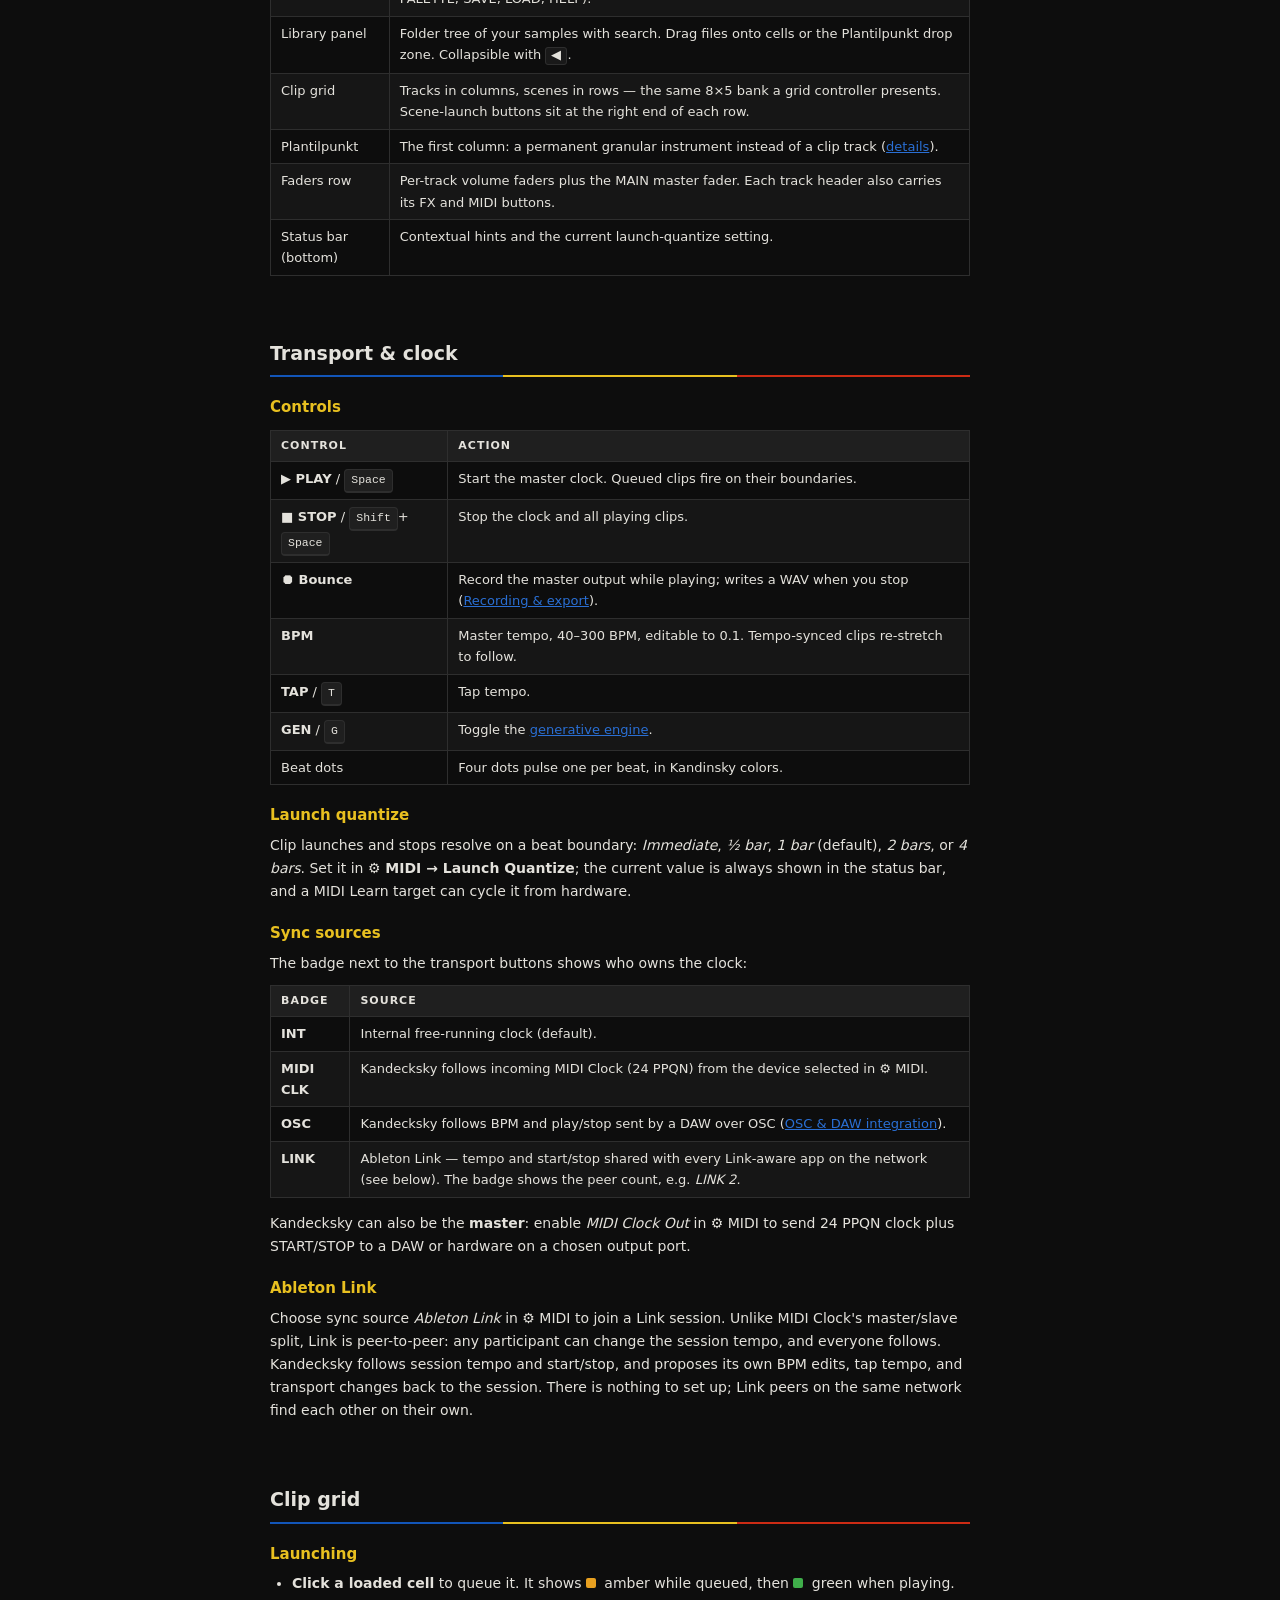
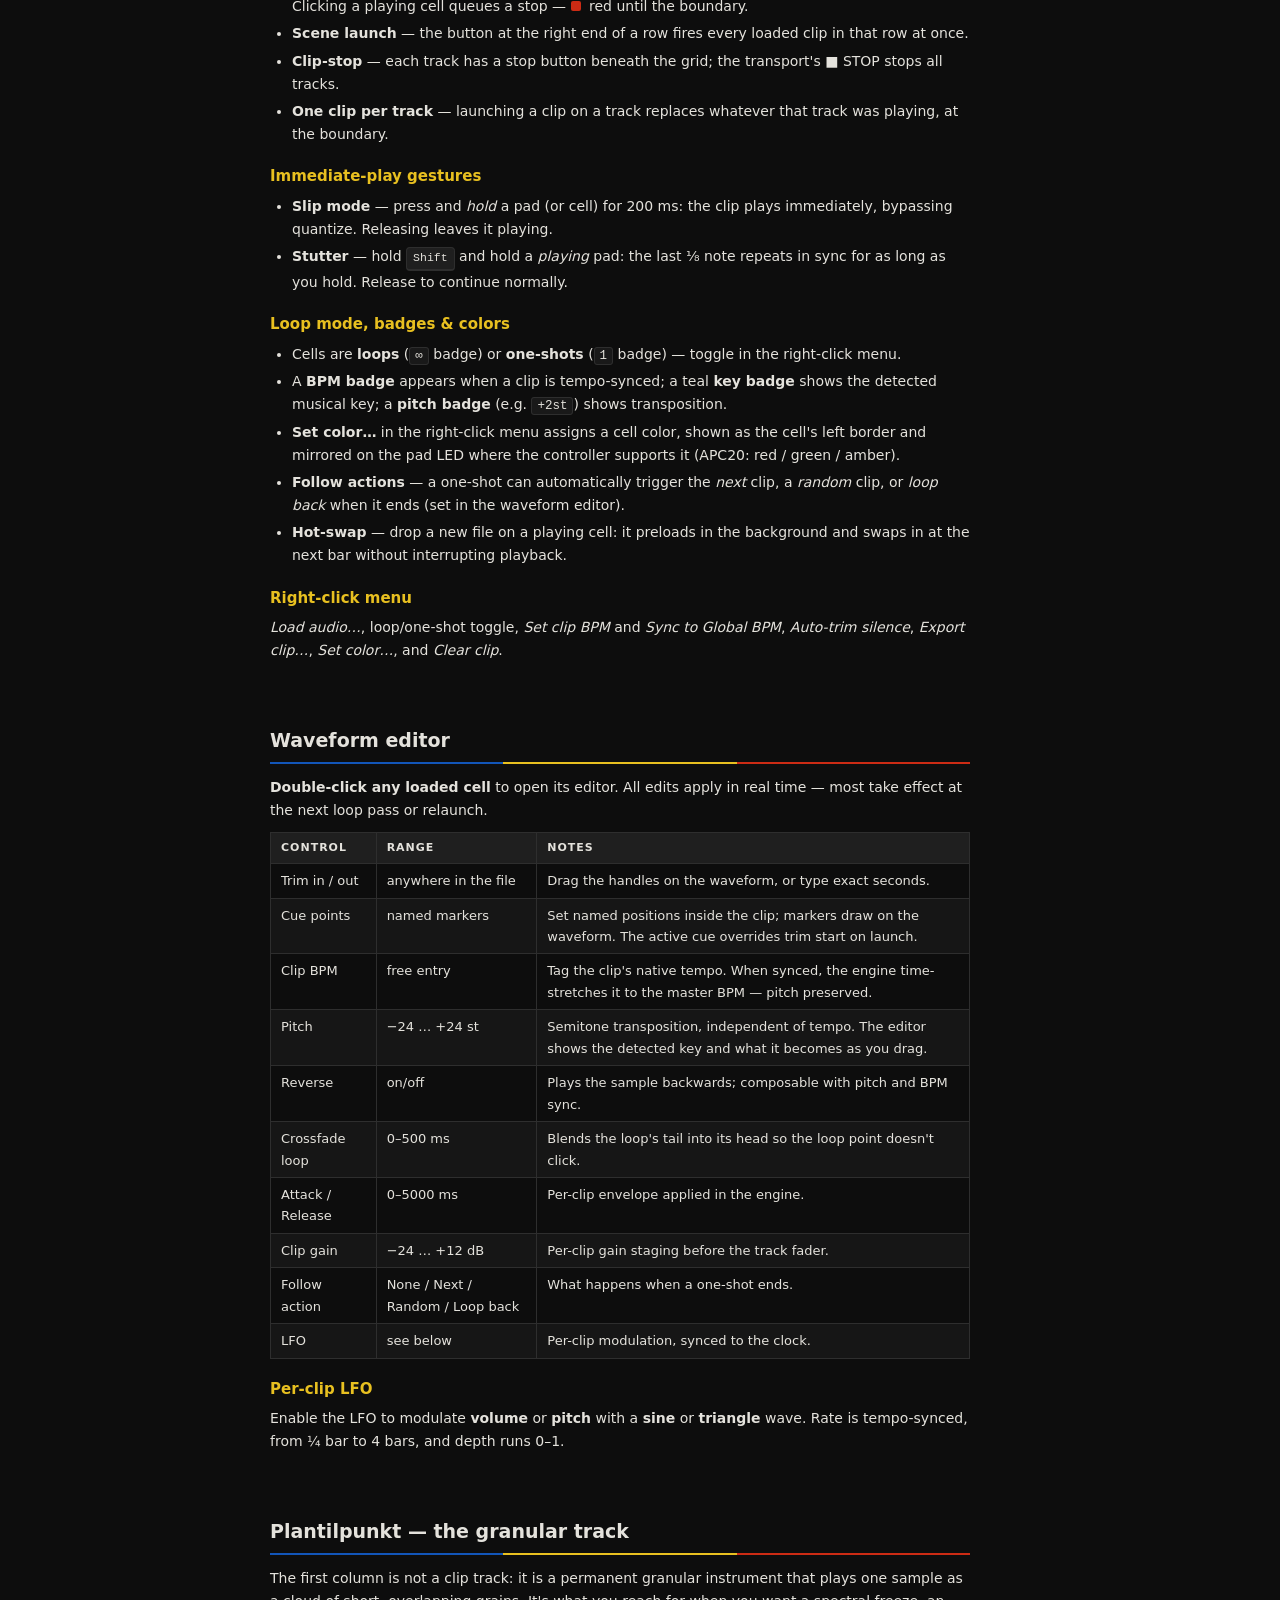
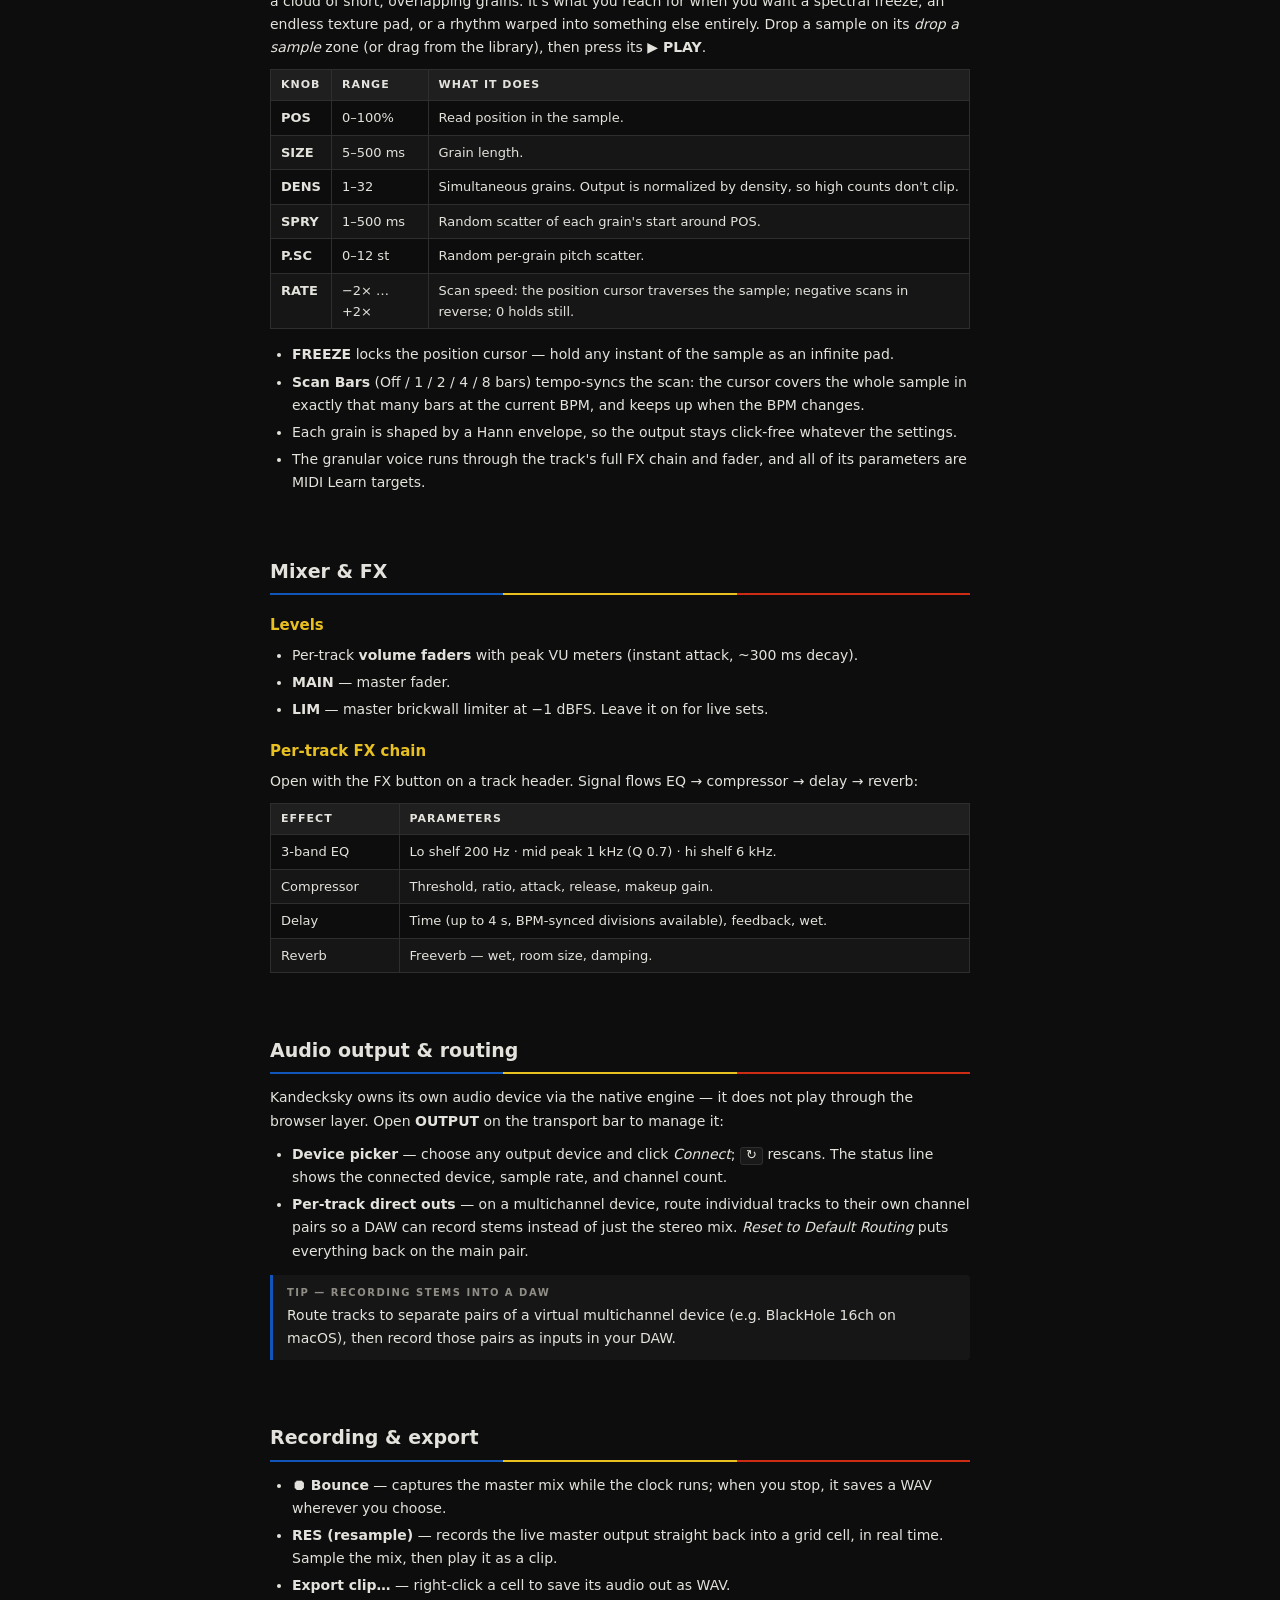
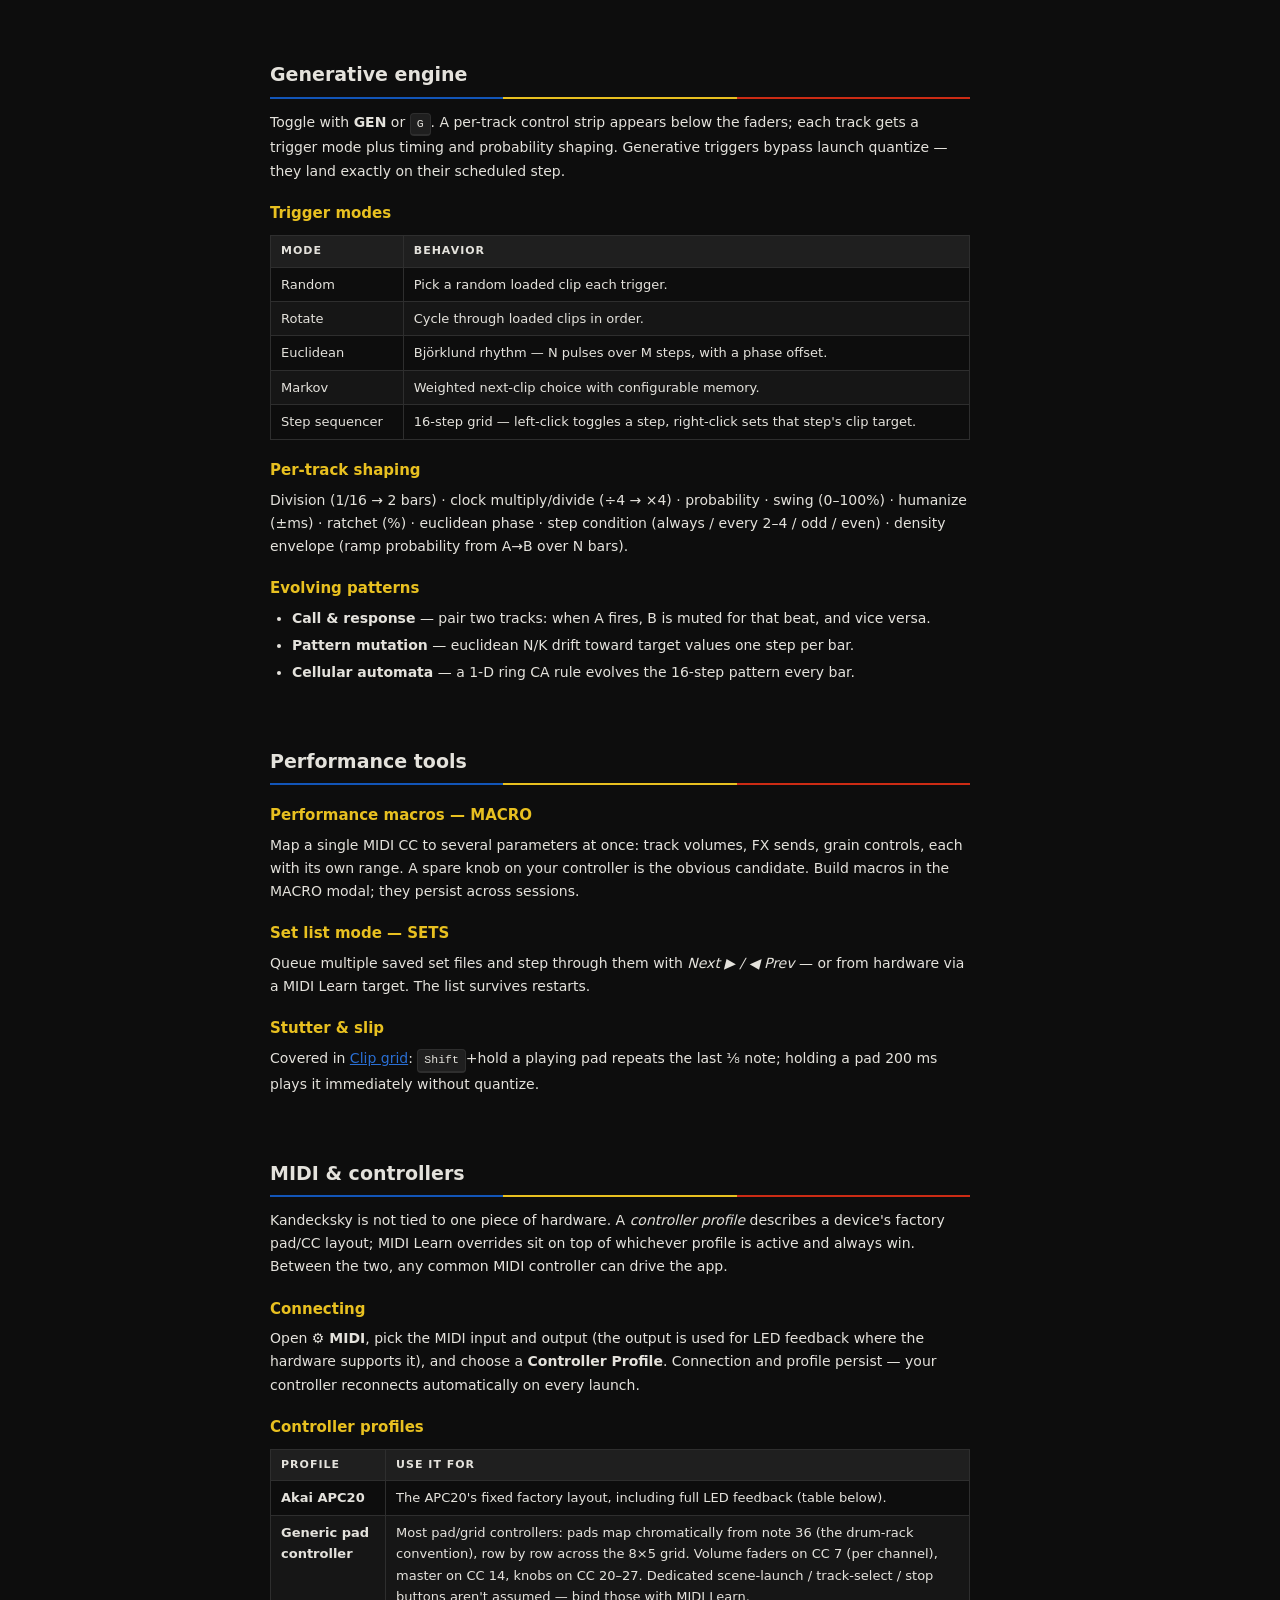
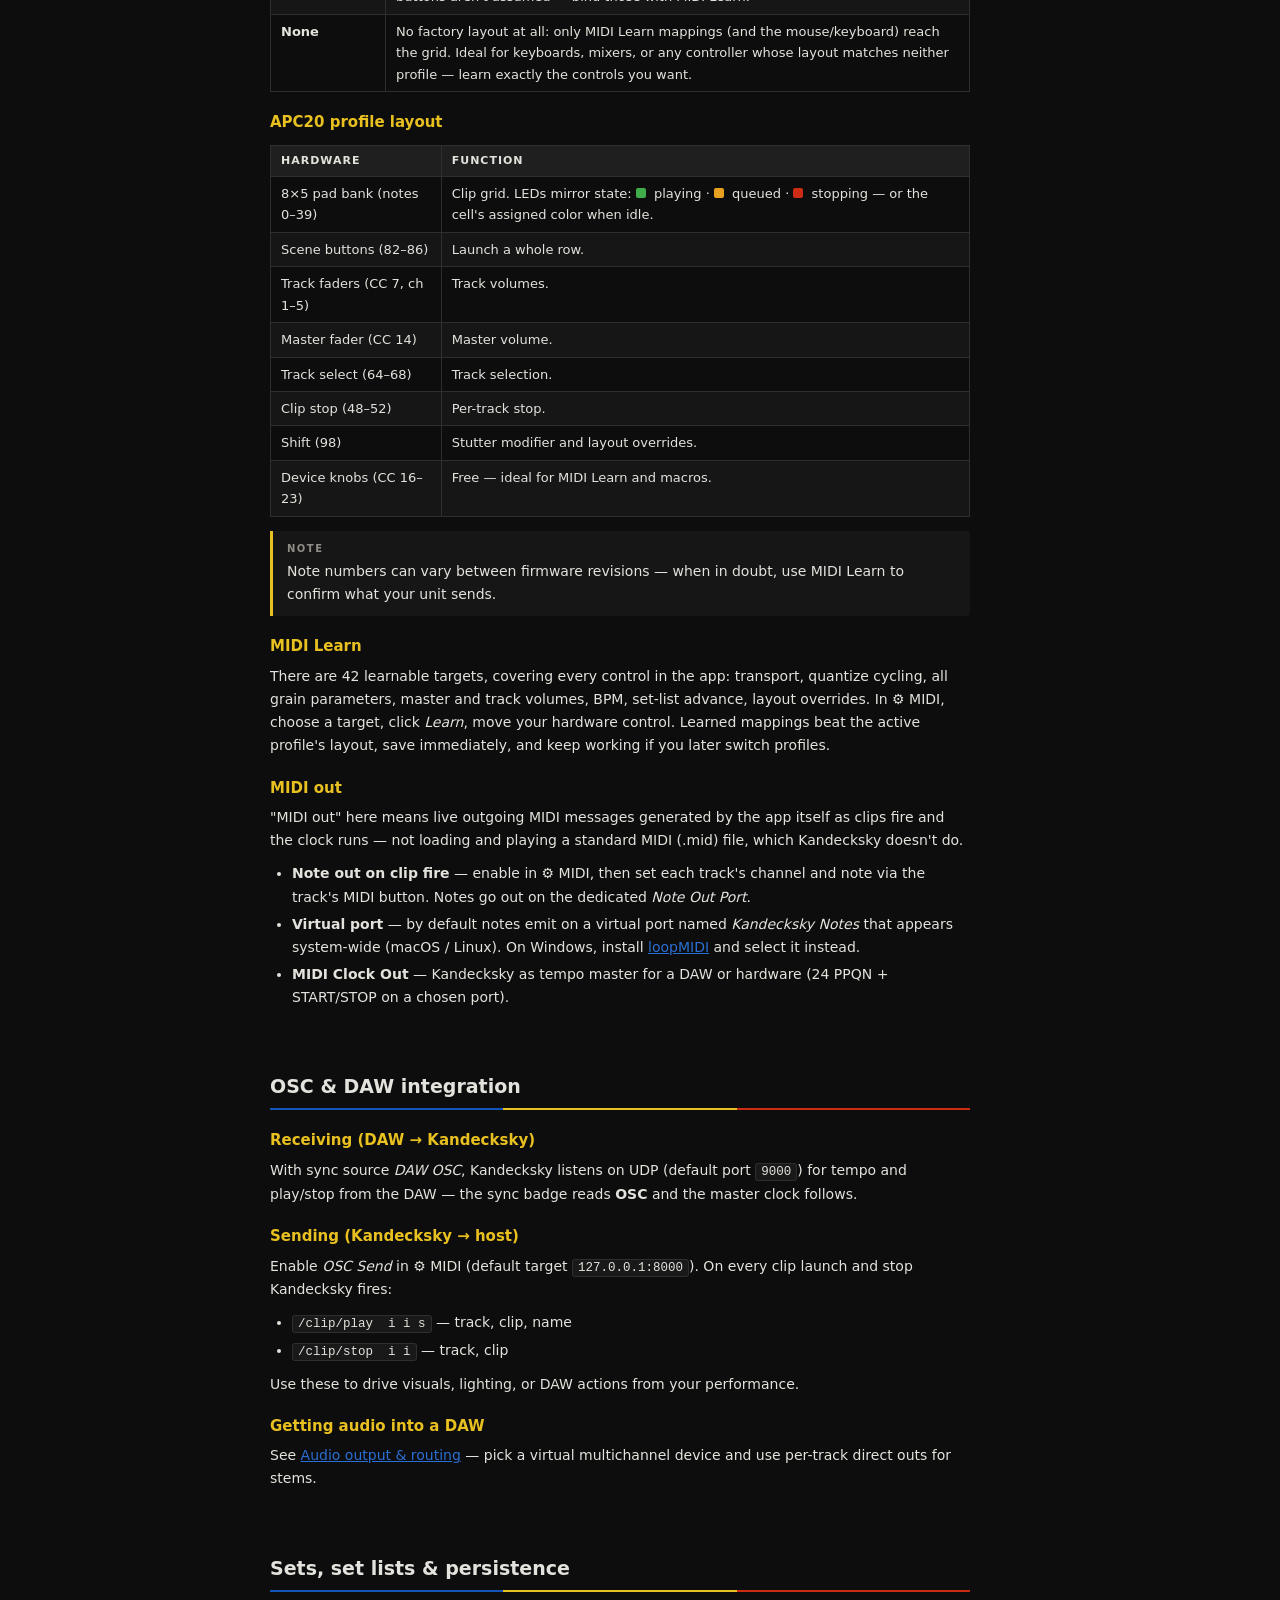
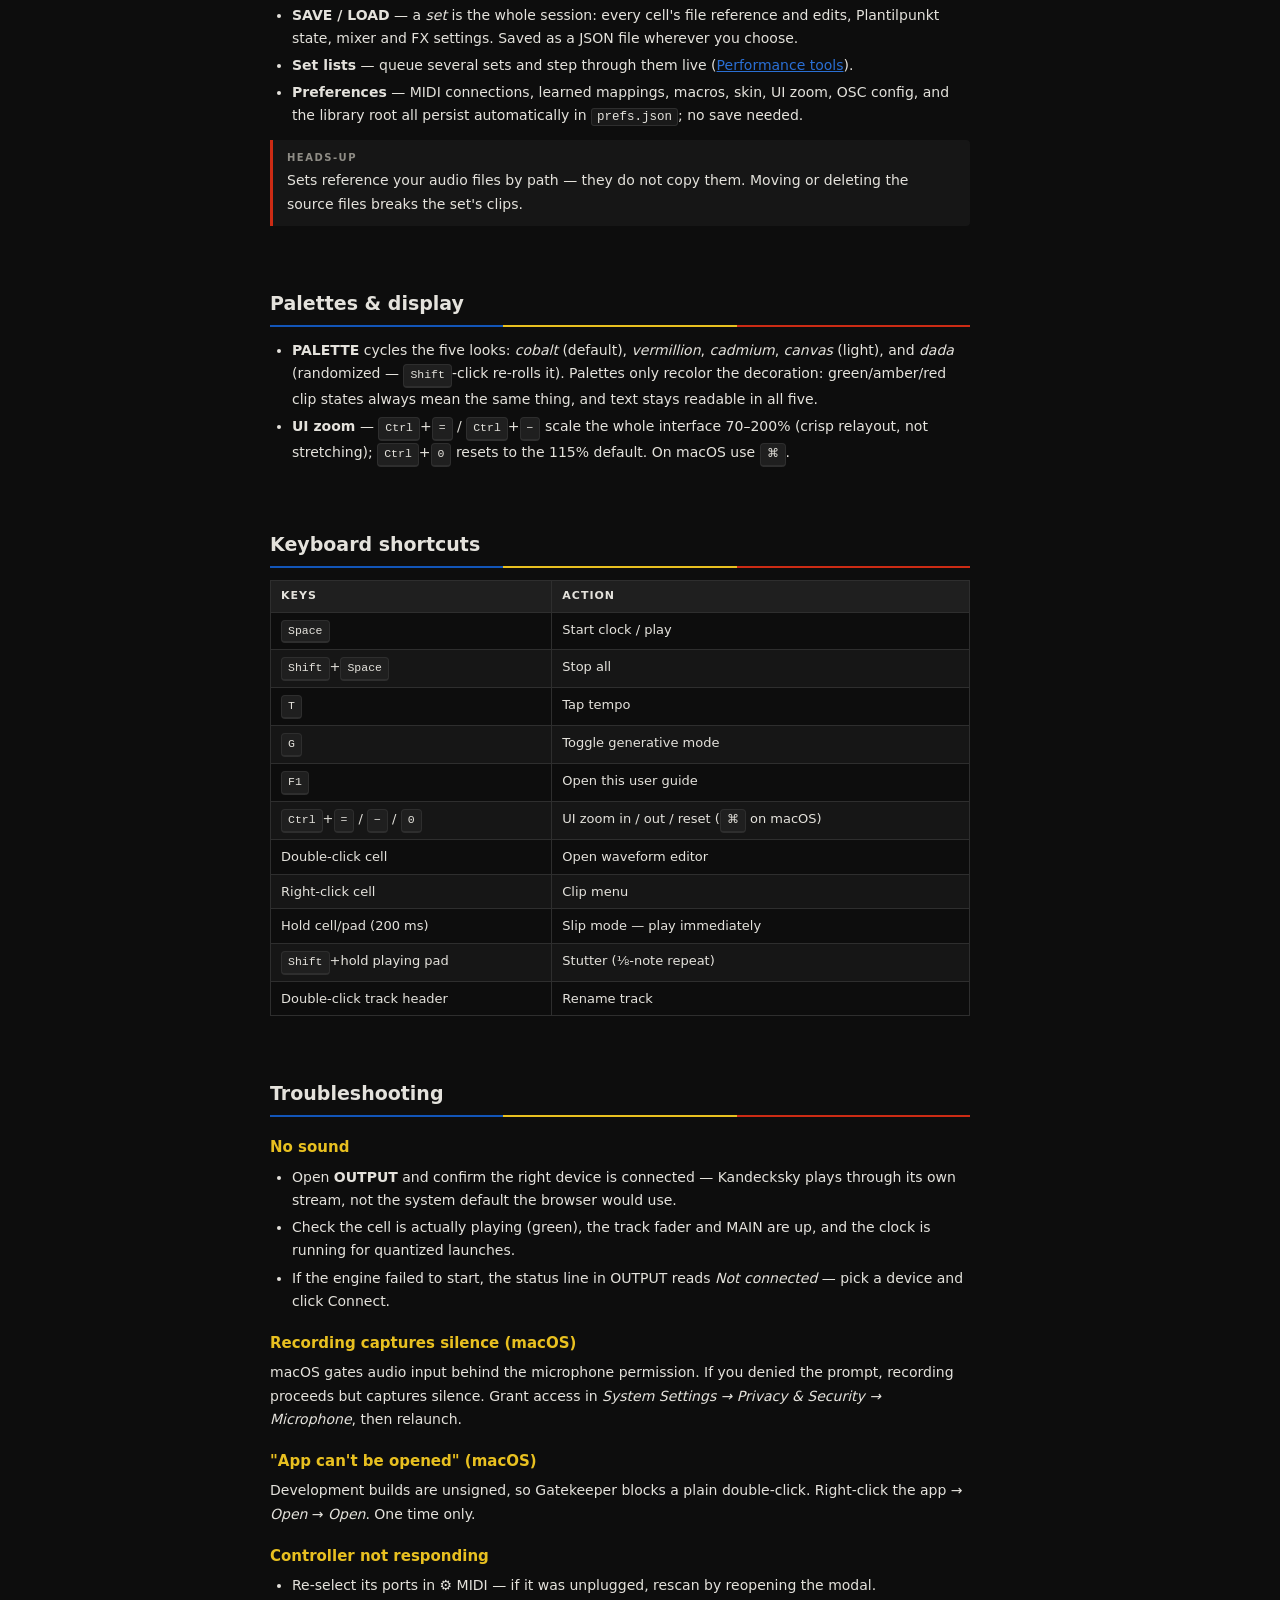
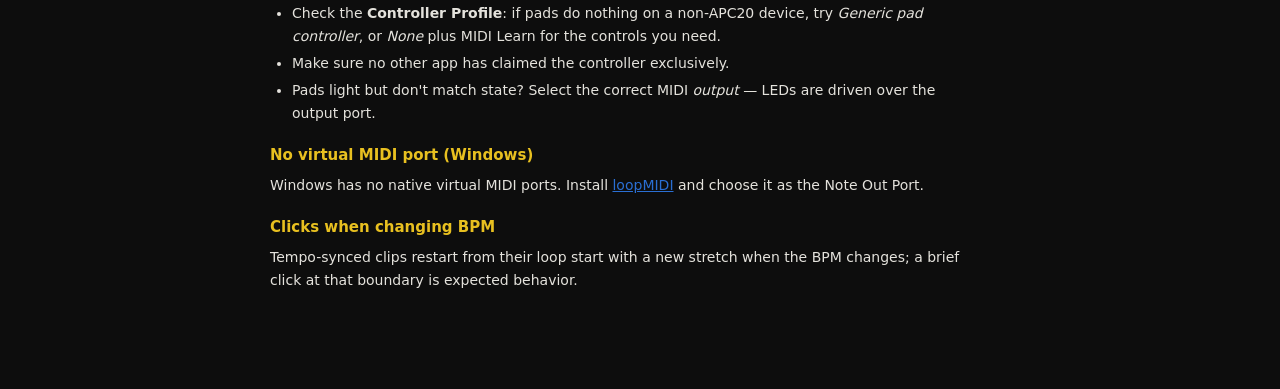
==== commit ac4ca23c: "Sync from kandecksky-app@151ed51" ====
--- a/guide/index.html
+++ b/guide/index.html
@@ -555,7 +555,7 @@
     </div>
     <h3>MIDI Learn</h3>
     <p>
-      There are 35 learnable targets, covering every control in the app:
+      There are 42 learnable targets, covering every control in the app:
       transport, quantize cycling, all grain parameters, master and track
       volumes, BPM, set-list advance, layout overrides. In ⚙ MIDI, choose a
       target, click <em>Learn</em>, move your hardware control. Learned
@@ -563,6 +563,11 @@
       working if you later switch profiles.
     </p>
     <h3>MIDI out</h3>
+    <p>
+      "MIDI out" here means live outgoing MIDI messages generated by the
+      app itself as clips fire and the clock runs — not loading and
+      playing a standard MIDI (.mid) file, which Kandecksky doesn't do.
+    </p>
     <ul>
       <li><strong>Note out on clip fire</strong> — enable in ⚙ MIDI, then set
         each track's channel and note via the track's MIDI button. Notes go
